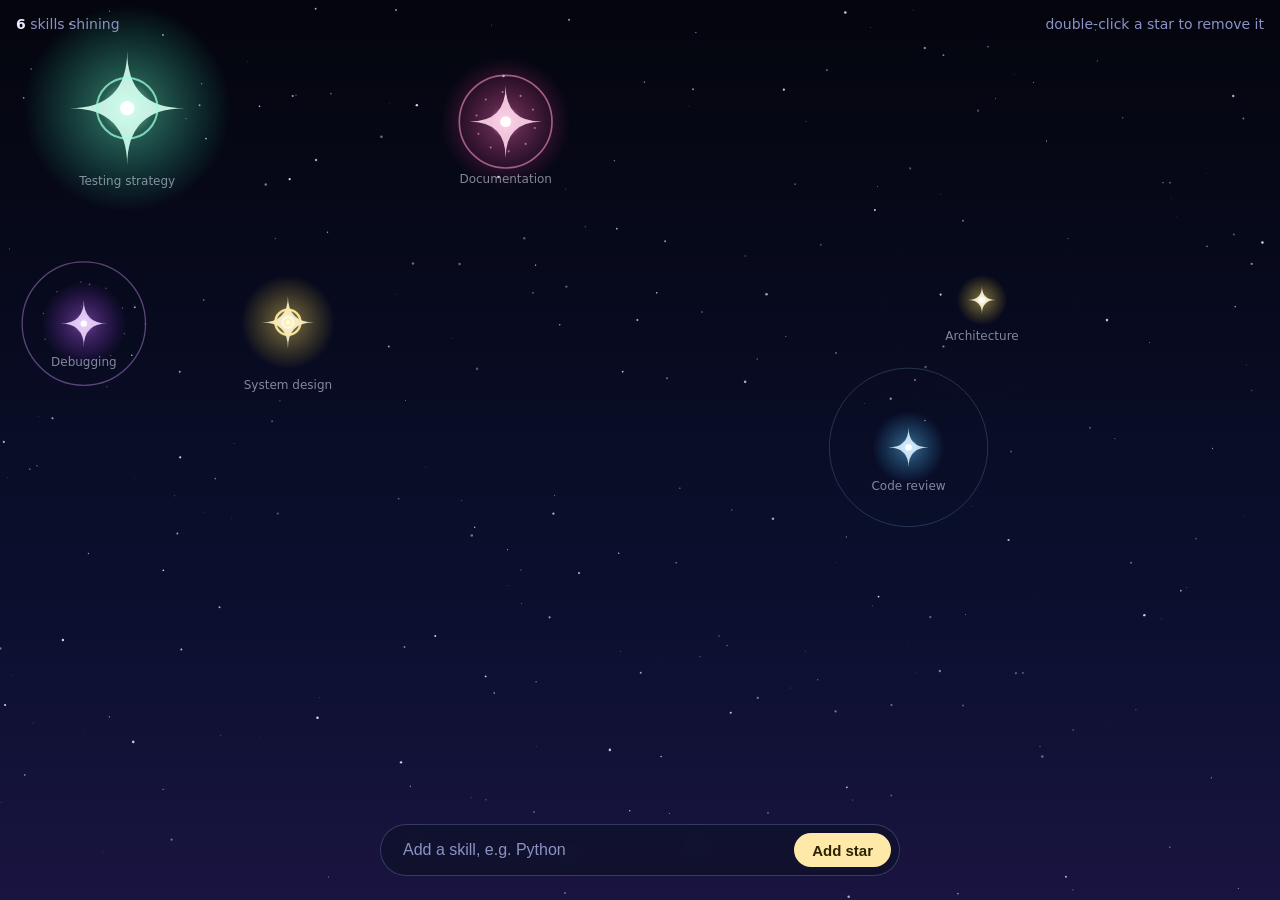
==== index.html @ 6b8cfb84 "Add Skill Sky: night sky where each skill is a shining star Co-Authored-By: Claude Sonnet 5.5 <norep" ====
<!doctype html>
<html lang="en">
<head>
<meta charset="utf-8">
<meta name="viewport" content="width=device-width, initial-scale=1">
<title>Skill Sky</title>
<style>
  :root { --ink: #e8ecff; --muted: #8b93c4; --gold: #ffe9a8; }
  * { box-sizing: border-box; }
  html, body { margin: 0; height: 100%; overflow: hidden; background: #05060f; color: var(--ink);
    font-family: system-ui, -apple-system, "Segoe UI", sans-serif; }
  canvas { position: fixed; inset: 0; width: 100%; height: 100%; display: block; }
  .bar { position: fixed; left: 50%; bottom: 24px; transform: translateX(-50%); width: min(520px, calc(100% - 32px));
    display: flex; gap: 8px; padding: 8px; border-radius: 999px;
    background: rgba(15, 18, 40, .7); border: 1px solid rgba(160, 175, 255, .25); backdrop-filter: blur(8px); }
  .bar input { flex: 1; min-width: 0; background: transparent; border: 0; outline: 0; color: var(--ink);
    font-size: 16px; padding: 8px 14px; }
  .bar input::placeholder { color: var(--muted); }
  .bar button { border: 0; border-radius: 999px; padding: 8px 18px; font-size: 15px; cursor: pointer;
    background: var(--gold); color: #2a2200; font-weight: 600; }
  .bar button:hover { filter: brightness(1.08); }
  .hud { position: fixed; top: 16px; left: 16px; right: 16px; display: flex; justify-content: space-between;
    pointer-events: none; font-size: 14px; color: var(--muted); }
  .hud b { color: var(--ink); font-weight: 600; }
  .tip { position: fixed; pointer-events: none; padding: 4px 10px; border-radius: 8px; font-size: 13px;
    background: rgba(15, 18, 40, .85); border: 1px solid rgba(160, 175, 255, .3); opacity: 0;
    transform: translate(-50%, -140%); transition: opacity .15s; white-space: nowrap; }
</style>
</head>
<body>
<canvas id="sky"></canvas>
<div class="hud"><span><b id="count">0</b> skills shining</span><span>double-click a star to remove it</span></div>
<div class="tip" id="tip"></div>
<form class="bar" id="form" autocomplete="off">
  <input id="name" placeholder="Add a skill, e.g. Python" maxlength="40" aria-label="Skill name">
  <button type="submit">Add star</button>
</form>
<script>
const SKILLS = [
  "Architecture", "Code review", "Debugging", "Documentation", "Testing strategy", "System design",
  "Tech debt", "Incident response", "SQL queries", "Data analysis", "Data visualization", "Statistics",
  "Dashboards", "Word docs", "PowerPoint", "Spreadsheets", "PDF", "Deep research", "Claude API",
  "Security review", "Git & GitHub", "Artifacts", "Plugins", "Browser automation"
];
const STORE = "skill-sky-v1";

const cv = document.getElementById("sky"), ctx = cv.getContext("2d");
const tip = document.getElementById("tip"), countEl = document.getElementById("count");
let W, H, dpr, bg = [], stars = [], bursts = [], shooters = [], hover = null;

function resize() {
  dpr = Math.min(devicePixelRatio || 1, 2);
  W = innerWidth; H = innerHeight;
  cv.width = W * dpr; cv.height = H * dpr;
  ctx.setTransform(dpr, 0, 0, dpr, 0, 0);
  bg = Array.from({ length: Math.round(W * H / 4500) }, () => ({
    x: Math.random() * W, y: Math.random() * H, r: Math.random() * 1.1 + .2,
    p: Math.random() * 6.28, s: Math.random() * 1.5 + .5
  }));
  stars.forEach(s => { s.x = s.fx * W; s.y = s.fy * H; });
}

function load() {
  try { const v = JSON.parse(localStorage.getItem(STORE)); if (Array.isArray(v)) return v; } catch (e) {}
  return null;
}
function save() {
  try { localStorage.setItem(STORE, JSON.stringify(stars.map(s => ({ n: s.name, x: s.fx, y: s.fy })))); } catch (e) {}
}

function place() {
  for (let i = 0; i < 60; i++) {
    const fx = .06 + Math.random() * .88, fy = .12 + Math.random() * .62;
    if (stars.every(s => Math.hypot((s.fx - fx) * W, (s.fy - fy) * H) > 70)) return [fx, fy];
  }
  return [.06 + Math.random() * .88, .12 + Math.random() * .62];
}

function addStar(name, pos, animate) {
  const [fx, fy] = pos || place();
  const hue = [48, 200, 275, 330, 160][stars.length % 5];
  const s = { name, fx, fy, x: fx * W, y: fy * H, hue, size: 3 + Math.random() * 2.5,
    phase: Math.random() * 6.28, born: animate ? performance.now() : -1e9 };
  stars.push(s);
  if (animate) bursts.push({ x: s.x, y: s.y, hue, t: performance.now() });
  countEl.textContent = stars.length;
  save();
}

function drawStar(s, now) {
  const age = Math.min((now - s.born) / 1400, 1);
  const pop = age < 1 ? 1 + 2.2 * Math.pow(1 - age, 2) : 1;          // flare when newly added
  const tw = .75 + .25 * Math.sin(now / 600 * 1 + s.phase);           // gentle shimmer
  const r = s.size * pop * (hover === s ? 1.5 : 1);
  const glow = r * 9 * tw;
  const g = ctx.createRadialGradient(s.x, s.y, 0, s.x, s.y, glow);
  g.addColorStop(0, `hsla(${s.hue},100%,88%,.95)`);
  g.addColorStop(.25, `hsla(${s.hue},100%,70%,.35)`);
  g.addColorStop(1, `hsla(${s.hue},100%,60%,0)`);
  ctx.fillStyle = g; ctx.beginPath(); ctx.arc(s.x, s.y, glow, 0, 6.283); ctx.fill();
  // four-point sparkle
  const L = r * 5 * tw;
  ctx.fillStyle = `hsla(${s.hue},100%,92%,.9)`;
  ctx.beginPath();
  ctx.moveTo(s.x, s.y - L); ctx.quadraticCurveTo(s.x, s.y, s.x + L, s.y);
  ctx.quadraticCurveTo(s.x, s.y, s.x, s.y + L); ctx.quadraticCurveTo(s.x, s.y, s.x - L, s.y);
  ctx.quadraticCurveTo(s.x, s.y, s.x, s.y - L); ctx.fill();
  ctx.fillStyle = "#fff"; ctx.beginPath(); ctx.arc(s.x, s.y, r * .6, 0, 6.283); ctx.fill();
  // label
  ctx.font = "12px system-ui, sans-serif"; ctx.textAlign = "center";
  ctx.fillStyle = `rgba(232,236,255,${hover === s ? .95 : .55})`;
  ctx.fillText(s.name, s.x, s.y + r * 5 + 16);
}

function frame(now) {
  const sky = ctx.createLinearGradient(0, 0, 0, H);
  sky.addColorStop(0, "#04050d"); sky.addColorStop(.7, "#0b1030"); sky.addColorStop(1, "#1a1440");
  ctx.fillStyle = sky; ctx.fillRect(0, 0, W, H);

  for (const b of bg) {
    ctx.globalAlpha = .35 + .65 * (.5 + .5 * Math.sin(now / 1000 * b.s + b.p));
    ctx.fillStyle = "#cfd8ff"; ctx.beginPath(); ctx.arc(b.x, b.y, b.r, 0, 6.283); ctx.fill();
  }
  ctx.globalAlpha = 1;

  if (Math.random() < .004 && shooters.length < 2)
    shooters.push({ x: Math.random() * W * .8, y: Math.random() * H * .35, vx: 7 + Math.random() * 4, vy: 3 + Math.random() * 2, life: 1 });
  shooters = shooters.filter(s => s.life > 0);
  for (const s of shooters) {
    const t = ctx.createLinearGradient(s.x, s.y, s.x - s.vx * 9, s.y - s.vy * 9);
    t.addColorStop(0, `rgba(255,255,255,${s.life})`); t.addColorStop(1, "rgba(255,255,255,0)");
    ctx.strokeStyle = t; ctx.lineWidth = 1.6; ctx.beginPath();
    ctx.moveTo(s.x, s.y); ctx.lineTo(s.x - s.vx * 9, s.y - s.vy * 9); ctx.stroke();
    s.x += s.vx; s.y += s.vy; s.life -= .015;
  }

  for (const s of stars) drawStar(s, now);

  bursts = bursts.filter(b => now - b.t < 1200);
  for (const b of bursts) {
    const k = (now - b.t) / 1200;
    ctx.strokeStyle = `hsla(${b.hue},100%,80%,${1 - k})`; ctx.lineWidth = 2 * (1 - k) + .5;
    ctx.beginPath(); ctx.arc(b.x, b.y, 8 + k * 90, 0, 6.283); ctx.stroke();
    for (let i = 0; i < 10; i++) {
      const a = i / 10 * 6.283 + b.t, d = k * 70;
      ctx.fillStyle = `hsla(${b.hue},100%,85%,${1 - k})`;
      ctx.beginPath(); ctx.arc(b.x + Math.cos(a) * d, b.y + Math.sin(a) * d, 1.8 * (1 - k), 0, 6.283); ctx.fill();
    }
  }
  requestAnimationFrame(frame);
}

function pick(e) {
  return stars.find(s => Math.hypot(s.x - e.clientX, s.y - e.clientY) < 22) || null;
}
cv.addEventListener("pointermove", e => {
  hover = pick(e);
  cv.style.cursor = hover ? "pointer" : "default";
  tip.style.opacity = hover ? 1 : 0;
  if (hover) { tip.textContent = hover.name; tip.style.left = hover.x + "px"; tip.style.top = hover.y + "px"; }
});
cv.addEventListener("dblclick", e => {
  const s = pick(e); if (!s) return;
  stars.splice(stars.indexOf(s), 1); hover = null; tip.style.opacity = 0;
  countEl.textContent = stars.length; save();
});

document.getElementById("form").addEventListener("submit", e => {
  e.preventDefault();
  const input = document.getElementById("name"), name = input.value.trim();
  if (!name) return;
  if (!stars.some(s => s.name.toLowerCase() === name.toLowerCase())) addStar(name, null, true);
  input.value = "";
});

addEventListener("resize", resize);
resize();
const saved = load();
if (saved) saved.forEach(s => addStar(s.n, [s.x, s.y], false));
else SKILLS.forEach((n, i) => setTimeout(() => addStar(n, null, true), 300 + i * 220));  // first visit: stars light up one by one
requestAnimationFrame(frame);
</script>
</body>
</html>
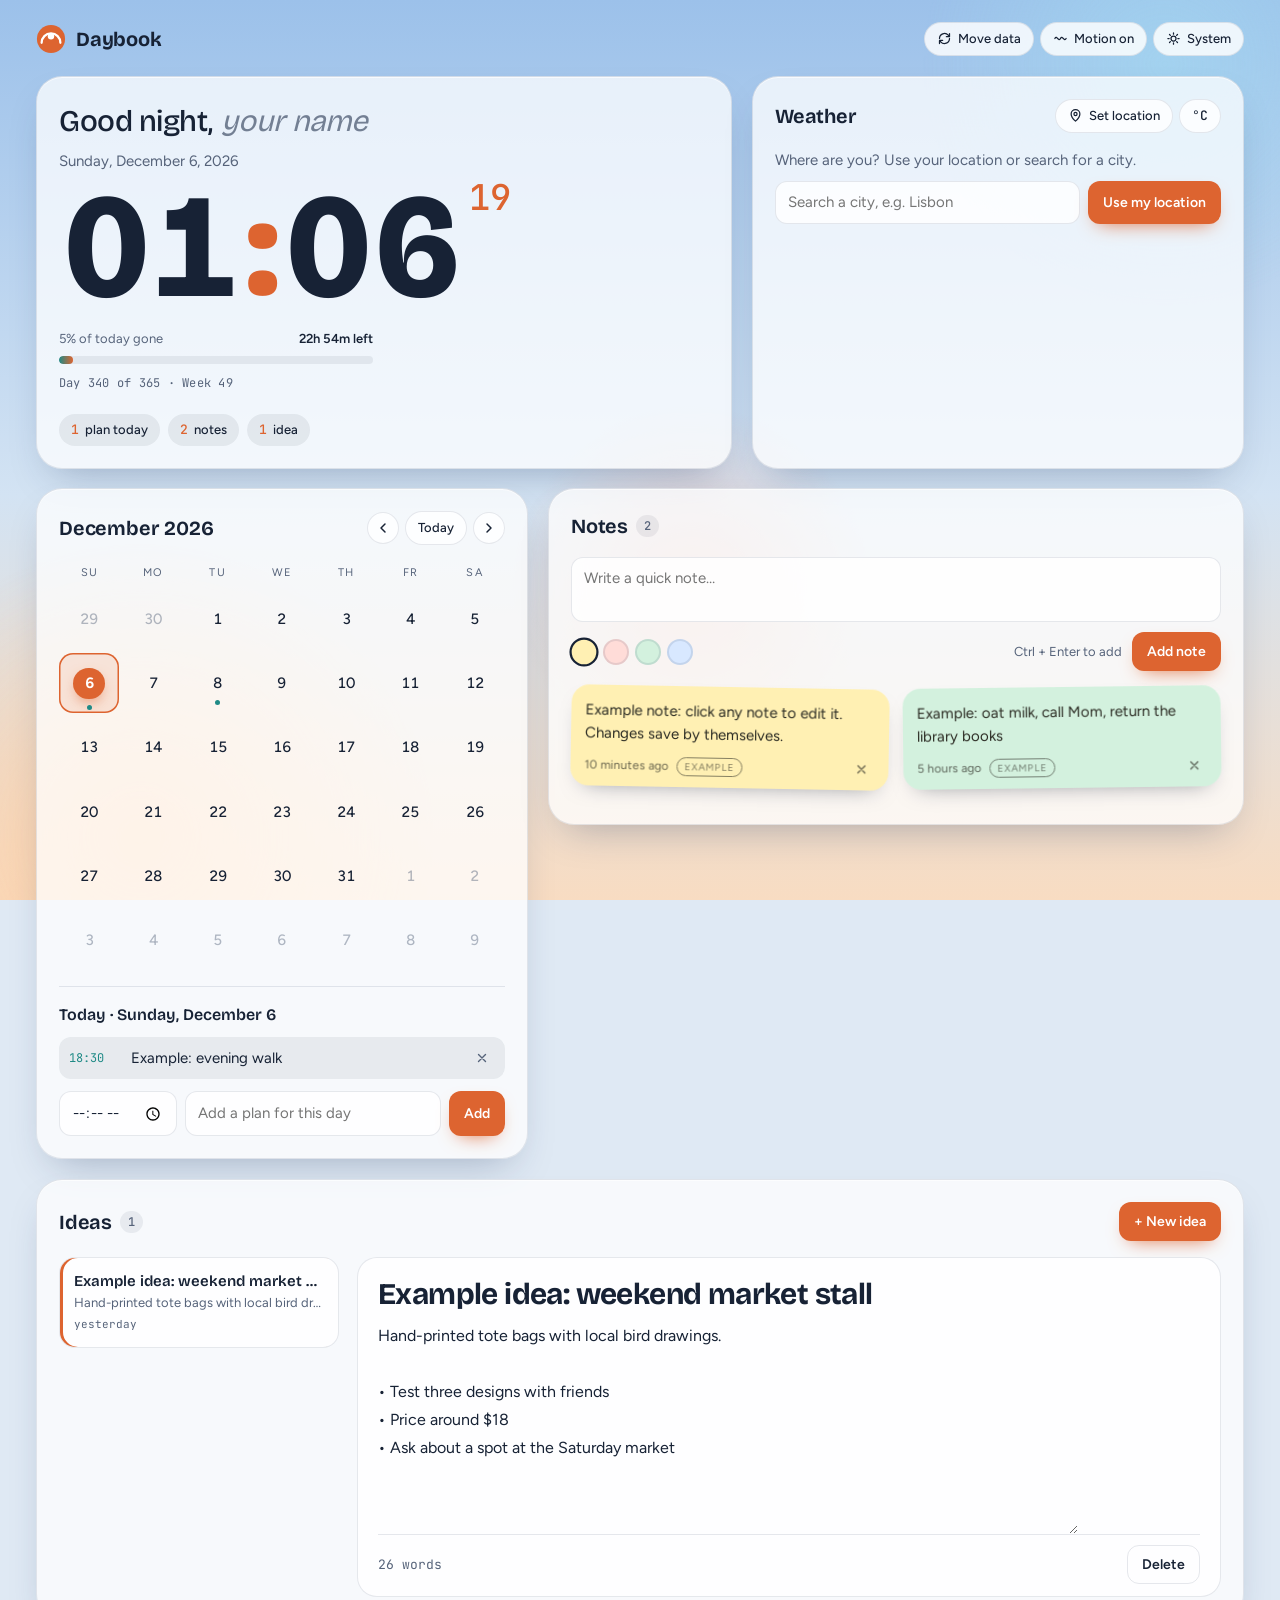
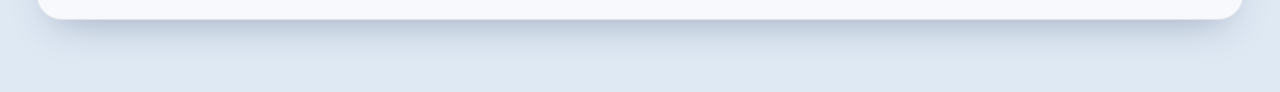
==== commit 0c2735b6: "Add Daybook website Personal home page with clock, local weather (Open-Meteo), calendar, sticky note" ====
--- a/index.html
+++ b/index.html
@@ -2,183 +2,1206 @@
 <html lang="en">
 <head>
 <meta charset="utf-8">
-<meta name="viewport" content="width=device-width, initial-scale=1">
-<title>Skill Sky</title>
+<meta name="viewport" content="width=device-width,initial-scale=1,viewport-fit=cover">
+<meta name="description" content="My day at a glance: clock, weather, calendar, notes and ideas.">
+<meta name="theme-color" content="#9cc1ea" media="(prefers-color-scheme: light)">
+<meta name="theme-color" content="#060b19" media="(prefers-color-scheme: dark)">
+<meta name="apple-mobile-web-app-capable" content="yes">
+<meta name="mobile-web-app-capable" content="yes">
+<meta name="apple-mobile-web-app-status-bar-style" content="black-translucent">
+<meta name="apple-mobile-web-app-title" content="Daybook">
+<link rel="manifest" href="manifest.webmanifest">
+<link rel="icon" href="icons/icon.svg" type="image/svg+xml">
+<link rel="apple-touch-icon" href="icons/apple-touch-icon.png">
 <style>
-  :root { --ink: #e8ecff; --muted: #8b93c4; --gold: #ffe9a8; }
-  * { box-sizing: border-box; }
-  html, body { margin: 0; height: 100%; overflow: hidden; background: #05060f; color: var(--ink);
-    font-family: system-ui, -apple-system, "Segoe UI", sans-serif; }
-  canvas { position: fixed; inset: 0; width: 100%; height: 100%; display: block; }
-  .bar { position: fixed; left: 50%; bottom: 24px; transform: translateX(-50%); width: min(520px, calc(100% - 32px));
-    display: flex; gap: 8px; padding: 8px; border-radius: 999px;
-    background: rgba(15, 18, 40, .7); border: 1px solid rgba(160, 175, 255, .25); backdrop-filter: blur(8px); }
-  .bar input { flex: 1; min-width: 0; background: transparent; border: 0; outline: 0; color: var(--ink);
-    font-size: 16px; padding: 8px 14px; }
-  .bar input::placeholder { color: var(--muted); }
-  .bar button { border: 0; border-radius: 999px; padding: 8px 18px; font-size: 15px; cursor: pointer;
-    background: var(--gold); color: #2a2200; font-weight: 600; }
-  .bar button:hover { filter: brightness(1.08); }
-  .hud { position: fixed; top: 16px; left: 16px; right: 16px; display: flex; justify-content: space-between;
-    pointer-events: none; font-size: 14px; color: var(--muted); }
-  .hud b { color: var(--ink); font-weight: 600; }
-  .tip { position: fixed; pointer-events: none; padding: 4px 10px; border-radius: 8px; font-size: 13px;
-    background: rgba(15, 18, 40, .85); border: 1px solid rgba(160, 175, 255, .3); opacity: 0;
-    transform: translate(-50%, -140%); transition: opacity .15s; white-space: nowrap; }
+:root{padding-top:env(safe-area-inset-top,0px);padding-bottom:env(safe-area-inset-bottom,0px);color-scheme:light}
+body{margin:0;font:14px system-ui,sans-serif}
+img{max-width:100%}
+[hidden]{display:none!important}
 </style>
 </head>
 <body>
-<canvas id="sky"></canvas>
-<div class="hud"><span><b id="count">0</b> skills shining</span><span>double-click a star to remove it</span></div>
-<div class="tip" id="tip"></div>
-<form class="bar" id="form" autocomplete="off">
-  <input id="name" placeholder="Add a skill, e.g. Python" maxlength="40" aria-label="Skill name">
-  <button type="submit">Add star</button>
-</form>
+<title>Daybook</title>
+<meta name="claude:viewport-fit-sides" content="cover">
+<link rel="preconnect" href="https://fonts.googleapis.com">
+<link rel="preconnect" href="https://fonts.gstatic.com" crossorigin>
+<link href="https://fonts.googleapis.com/css2?family=Bricolage+Grotesque:opsz,wght@12..96,400..800&family=Figtree:ital,wght@0,400;0,500;0,600;1,400&family=JetBrains+Mono:wght@400;500&display=swap" rel="stylesheet">
+<style>
+/* Layout: a floating glass desk over a living sky. 12-column grid: clock hero + weather on top, calendar + notes, then a wide idea journal. */
+:root{
+  --sky-top:#9cc1ea; --sky-mid:#d3e3f3; --sky-low:#f8dcc2;
+  --glow1:#ffcc9e; --glow2:#a3d6f0; --glow3:#f4b4a0;
+  --bg:#dfe9f4;
+  --glass:rgba(255,255,255,.74); --glass-strong:rgba(255,255,255,.82); --panel:#f6f9fd; --line:rgba(30,50,80,.11);
+  --fg:#172235; --muted:#56637a; --faint:rgba(23,34,53,.07);
+  --accent:#dd6430; --accent-ink:#ffffff; --accent-soft:rgba(221,100,48,.13);
+  --teal:#1f8a86;
+  --sun:#f4a524; --cloud:#ffffff; --cloud-edge:#b3c1d6; --rain:#3d8fd6; --snow:#8fb0d6; --bolt:#f0bd12;
+  --n1:#fff0b3; --n2:#ffdcd8; --n3:#d3f1de; --n4:#d8e8ff; --note-ink:#2a2a22;
+  --danger:#c43d3d;
+  --shadow:0 1px 0 rgba(255,255,255,.65) inset, 0 18px 40px -18px rgba(30,50,90,.35);
+  --fx:255,255,255;
+  --font-display:"Bricolage Grotesque", ui-sans-serif, system-ui, sans-serif;
+  --font-body:"Figtree", ui-sans-serif, system-ui, sans-serif;
+  --font-mono:"JetBrains Mono", ui-monospace, Menlo, Consolas, monospace;
+  --r:26px;
+  --ease:cubic-bezier(.2,.8,.2,1);
+}
+@media (prefers-color-scheme: dark){
+  :root:not([data-theme="light"]){
+    --sky-top:#060b19; --sky-mid:#121a36; --sky-low:#3b2742;
+    --glow1:#b8573a; --glow2:#1f5f82; --glow3:#8a3a5e;
+    --bg:#0b1020;
+    --glass:rgba(16,22,42,.78); --glass-strong:rgba(24,32,58,.9); --panel:#141b33; --line:rgba(200,215,255,.10);
+    --fg:#eef2fa; --muted:#9ba8c2; --faint:rgba(238,242,250,.07);
+    --accent:#ff9a5c; --accent-ink:#24120a; --accent-soft:rgba(255,154,92,.16);
+    --teal:#6fd6cc;
+    --sun:#ffc04d; --cloud:#c9d3e6; --cloud-edge:#7b88a3; --rain:#7cc0ff; --snow:#dfe9ff; --bolt:#ffd84a;
+    --n1:#463f1f; --n2:#4a2b31; --n3:#1e4131; --n4:#223358; --note-ink:#f2ede0;
+    --danger:#ff7b7b;
+    --shadow:0 1px 0 rgba(255,255,255,.05) inset, 0 22px 50px -20px rgba(0,0,0,.75);
+    --fx:220,230,255;
+    color-scheme:dark;
+  }
+}
+:root[data-theme="dark"]{
+  --sky-top:#060b19; --sky-mid:#121a36; --sky-low:#3b2742;
+  --glow1:#b8573a; --glow2:#1f5f82; --glow3:#8a3a5e;
+  --bg:#0b1020;
+  --glass:rgba(16,22,42,.78); --glass-strong:rgba(24,32,58,.9); --panel:#141b33; --line:rgba(200,215,255,.10);
+  --fg:#eef2fa; --muted:#9ba8c2; --faint:rgba(238,242,250,.07);
+  --accent:#ff9a5c; --accent-ink:#24120a; --accent-soft:rgba(255,154,92,.16);
+  --teal:#6fd6cc;
+  --sun:#ffc04d; --cloud:#c9d3e6; --cloud-edge:#7b88a3; --rain:#7cc0ff; --snow:#dfe9ff; --bolt:#ffd84a;
+  --n1:#463f1f; --n2:#4a2b31; --n3:#1e4131; --n4:#223358; --note-ink:#f2ede0;
+  --danger:#ff7b7b;
+  --shadow:0 1px 0 rgba(255,255,255,.05) inset, 0 22px 50px -20px rgba(0,0,0,.75);
+  --fx:220,230,255;
+  color-scheme:dark;
+}
+
+*{box-sizing:border-box}
+[hidden]{display:none!important}
+body{background:var(--bg);color:var(--fg);font-family:var(--font-body);font-size:15px;line-height:1.5;min-height:100vh;-webkit-font-smoothing:antialiased}
+button,input,textarea{font:inherit;color:inherit}
+button{cursor:pointer}
+:focus-visible{outline:2px solid var(--accent);outline-offset:2px;border-radius:10px}
+.mono{font-family:var(--font-mono);font-variant-numeric:tabular-nums}
+.muted{color:var(--muted)}
+.small{font-size:13px}
+
+/* ---------- sky ---------- */
+.sky{position:fixed;inset:0;z-index:0;overflow:hidden;contain:strict;background:linear-gradient(180deg,var(--sky-top) 0%,var(--sky-mid) 55%,var(--sky-low) 100%);transition:background 1.2s var(--ease)}
+.blob{position:absolute;border-radius:50%;opacity:.75;will-change:transform;backface-visibility:hidden}
+.calm .blob{animation:none!important}
+.b1{width:46vmax;height:46vmax;background:radial-gradient(closest-side,var(--glow1),transparent);left:-12vmax;bottom:-18vmax;animation:drift1 40s ease-in-out infinite alternate}
+.b2{width:38vmax;height:38vmax;background:radial-gradient(closest-side,var(--glow2),transparent);right:-10vmax;top:-14vmax;animation:drift2 46s ease-in-out infinite alternate}
+.b3{width:28vmax;height:28vmax;background:radial-gradient(closest-side,var(--glow3),transparent);left:40%;top:45%;opacity:.5;animation:drift3 52s ease-in-out infinite alternate}
+@keyframes drift1{to{transform:translate(14vmax,-8vmax) scale(1.15)}}
+@keyframes drift2{to{transform:translate(-12vmax,10vmax) scale(.9)}}
+@keyframes drift3{to{transform:translate(-18vmax,-12vmax) scale(1.25)}}
+#fx{position:fixed;inset:0;width:100%;height:100%;z-index:1;pointer-events:none}
+
+/* ---------- frame ---------- */
+.wrap{position:relative;z-index:2;max-width:1240px;margin:0 auto;padding-block:22px 72px;padding-left:max(16px,env(safe-area-inset-left,0px));padding-right:max(16px,env(safe-area-inset-right,0px))}
+.top{display:flex;align-items:center;justify-content:space-between;flex-wrap:wrap;gap:12px;margin-bottom:20px;animation:rise .7s var(--ease) both}
+.brand{display:flex;align-items:center;gap:10px;font-family:var(--font-display);font-weight:700;font-size:20px;letter-spacing:-.01em}
+.brand svg{width:30px;height:30px}
+.grid{display:grid;grid-template-columns:repeat(12,minmax(0,1fr));gap:20px}
+.hero{grid-column:span 7}.weather{grid-column:span 5}.calendar{grid-column:span 5}.notes{grid-column:span 7}.ideas{grid-column:span 12}
+@media (max-width:980px){.hero,.weather,.calendar,.notes,.ideas{grid-column:span 12}}
+
+.card{position:relative;min-width:0;background:var(--glass);border:1px solid var(--line);border-radius:var(--r);padding:22px;box-shadow:var(--shadow);animation:rise .6s var(--ease) both;animation-delay:calc(var(--i,0) * 60ms + 40ms)}
+@keyframes rise{from{opacity:.25;transform:translateY(22px) scale(.985)}}
+.card-head{display:flex;align-items:center;justify-content:space-between;gap:10px;flex-wrap:wrap;margin-bottom:16px}
+h2{margin:0;font-family:var(--font-display);font-size:20px;font-weight:650;letter-spacing:-.01em;display:flex;align-items:center;gap:8px}
+.head-actions{display:flex;gap:6px;align-items:center;flex-wrap:wrap}
+.count{font-size:12px;font-weight:500;color:var(--muted);background:var(--faint);padding:2px 8px;border-radius:99px}
+
+.chip{display:inline-flex;align-items:center;gap:6px;border:1px solid var(--line);background:var(--glass-strong);border-radius:99px;padding:6px 12px;font-size:13px;font-weight:500;transition:transform .2s var(--ease),background .2s}
+.chip:hover{transform:translateY(-1px)}
+.chip svg{width:15px;height:15px;flex:none}
+.icon-btn{display:inline-grid;place-items:center;width:32px;height:32px;border-radius:50%;border:1px solid var(--line);background:var(--glass-strong);transition:transform .2s var(--ease)}
+.icon-btn:hover{transform:scale(1.08)}
+.icon-btn svg{width:16px;height:16px}
+.btn{border:1px solid var(--line);background:var(--glass-strong);border-radius:12px;padding:8px 14px;font-weight:600;font-size:14px;transition:transform .18s var(--ease),box-shadow .2s,background .2s;white-space:nowrap}
+.btn:hover{transform:translateY(-1px)}
+.btn:active{transform:translateY(0) scale(.97)}
+.btn.accent{background:var(--accent);color:var(--accent-ink);border-color:transparent;box-shadow:0 8px 20px -10px var(--accent)}
+.btn.ghost{background:transparent}
+.btn.danger{background:var(--danger);color:#fff;border-color:transparent}
+input[type=text],input[type=search],input[type=time],input:not([type]),textarea{border:1px solid var(--line);background:var(--glass-strong);border-radius:12px;padding:9px 12px;outline:none;transition:border-color .2s,box-shadow .2s;min-width:0}
+input:focus,textarea:focus{border-color:var(--accent);box-shadow:0 0 0 4px var(--accent-soft)}
+
+/* ---------- hero ---------- */
+.hero{display:flex;flex-direction:column;gap:6px;overflow:hidden}
+.hero .clock{margin-block:auto}
+.notes{align-self:start}
+.greet{margin:0;font-family:var(--font-display);font-weight:500;font-size:clamp(22px,3.2vw,30px);letter-spacing:-.015em;display:flex;flex-wrap:wrap;align-items:baseline;text-wrap:balance}
+#name-input{border:0;background:transparent;padding:0 2px;font-family:var(--font-display);font-weight:700;font-size:inherit;color:var(--accent);width:6ch;border-radius:6px;box-shadow:none}
+#name-input::placeholder{color:var(--muted);font-weight:400;font-style:italic;opacity:.8}
+#name-input:focus{box-shadow:0 0 0 3px var(--accent-soft)}
+#name-mirror{position:absolute;visibility:hidden;white-space:pre;font-family:var(--font-display);font-weight:700;font-size:clamp(22px,3.2vw,30px)}
+.date-line{margin:0;color:var(--muted);font-size:15px}
+.clock{all:unset;cursor:pointer;display:flex;align-items:flex-start;gap:10px;margin:6px 0 4px;font-family:var(--font-display);font-weight:750;font-size:clamp(72px,12vw,148px);line-height:.92;letter-spacing:-.045em;font-variant-numeric:tabular-nums;border-radius:18px}
+.clock:focus-visible{outline:2px solid var(--accent);outline-offset:6px}
+#clock{display:flex}
+.dg{display:inline-block;min-width:.6em;text-align:center}
+.dg.colon{min-width:.3em;animation:blink 2s steps(1) infinite;color:var(--accent)}
+@keyframes blink{50%{opacity:.25}}
+.dg.roll{animation:roll .55s cubic-bezier(.2,.9,.25,1.25)}
+@keyframes roll{from{transform:translateY(-45%) rotateX(70deg);opacity:0;filter:blur(6px)}}
+.clock-side{display:flex;flex-direction:column;gap:4px;padding-top:.1em;font-size:.24em;letter-spacing:0;font-weight:600}
+#secs{font-family:var(--font-mono);color:var(--accent);font-weight:500}
+#ampm{font-size:.7em;color:var(--muted);font-family:var(--font-mono)}
+.hero-meta{display:grid;grid-template-columns:minmax(0,1fr) minmax(0,1fr);gap:22px;align-items:end;margin-top:8px}
+@media (max-width:560px){.hero-meta{grid-template-columns:1fr}}
+.dp-head{display:flex;justify-content:space-between;gap:8px;font-size:13px;color:var(--muted);margin-bottom:8px}
+.dp-head b{color:var(--fg);font-weight:600}
+.bar{height:8px;border-radius:99px;background:var(--faint);overflow:hidden}
+.bar i{display:block;height:100%;width:calc(var(--p,0) * 100%);border-radius:inherit;background:linear-gradient(90deg,var(--teal),var(--accent));transition:width 1s var(--ease)}
+#doy{margin:10px 0 0;font-size:12px;color:var(--muted);letter-spacing:.02em}
+.sunbox svg{width:100%;height:auto;display:block;overflow:visible}
+.arc{fill:none;stroke:var(--line);stroke-width:2;stroke-dasharray:3 5}
+.arc-done{fill:none;stroke:var(--sun);stroke-width:3;stroke-linecap:round;transition:stroke-dashoffset 1s var(--ease)}
+.horizon{stroke:var(--line);stroke-width:1.5}
+#sun-dot{fill:var(--sun);filter:drop-shadow(0 0 8px var(--sun));transition:cx 1s var(--ease),cy 1s var(--ease)}
+.sun-times{display:flex;justify-content:space-between;font-size:12px;color:var(--muted);margin-top:4px}
+.sun-times b{color:var(--fg);font-weight:500}
+#sun-note{font-size:12px;color:var(--muted);text-align:center;margin:2px 0 0}
+.summary{margin:16px 0 0;display:flex;flex-wrap:wrap;gap:8px}
+.pill{display:inline-flex;align-items:center;gap:6px;padding:6px 12px;border-radius:99px;background:var(--faint);font-size:13px;font-weight:500}
+.pill b{font-family:var(--font-mono);font-weight:500;color:var(--accent)}
+
+/* ---------- weather ---------- */
+.wx-search{display:flex;flex-direction:column;gap:10px;animation:fadeUp .35s var(--ease)}
+.search-row{display:flex;gap:8px;flex-wrap:wrap}
+.search-row input{flex:1 1 160px}
+.results{list-style:none;margin:0;padding:0;display:flex;flex-direction:column;gap:4px}
+.results button{all:unset;cursor:pointer;display:flex;justify-content:space-between;gap:10px;width:100%;box-sizing:border-box;padding:9px 12px;border-radius:12px;transition:background .15s}
+.results button:hover,.results button:focus-visible{background:var(--accent-soft)}
+.results small{color:var(--muted)}
+.wx-now{display:grid;grid-template-columns:auto 1fr auto;align-items:center;gap:14px}
+.wx-icon svg{width:96px;height:96px;display:block}
+.wx-temp{font-family:var(--font-display);font-weight:700;font-size:64px;line-height:.9;letter-spacing:-.04em;font-variant-numeric:tabular-nums}
+.wx-temp sup{font-size:.45em;vertical-align:top;color:var(--accent);margin-left:2px}
+.wx-cond{font-weight:600;font-size:16px;margin-top:4px}
+.wx-hl{text-align:right;font-size:13px;color:var(--muted);display:flex;flex-direction:column;gap:4px;align-self:start}
+.wx-stats{display:grid;grid-template-columns:repeat(3,minmax(0,1fr));gap:8px;margin:18px 0 14px}
+.stat{background:var(--faint);border-radius:14px;padding:9px 12px}
+.stat span{display:block;font-size:11px;text-transform:uppercase;letter-spacing:.08em;color:var(--muted)}
+.stat b{font-family:var(--font-mono);font-weight:500;font-size:15px}
+.hourly{display:flex;gap:6px;overflow-x:auto;padding-bottom:8px;scrollbar-width:thin;scroll-snap-type:x proximity;margin:0 -4px;padding-inline:4px}
+.hr{flex:0 0 58px;scroll-snap-align:start;display:flex;flex-direction:column;align-items:center;gap:2px;padding:9px 4px;border-radius:16px;font-size:12px;color:var(--muted);animation:fadeUp .4s var(--ease) both;animation-delay:calc(var(--k) * 25ms)}
+.hr.now{background:var(--accent-soft);color:var(--fg)}
+.hr svg{width:30px;height:30px}
+.hr b{font-family:var(--font-mono);font-weight:500;color:var(--fg);font-size:14px}
+.hr em{font-style:normal;color:var(--rain);font-size:11px;min-height:15px}
+.daily{list-style:none;margin:10px 0 0;padding:0;display:flex;flex-direction:column;gap:2px}
+.daily li{display:grid;grid-template-columns:56px 28px 36px minmax(0,1fr) 36px;align-items:center;gap:10px;padding:5px 0;font-size:14px;animation:fadeUp .4s var(--ease) both;animation-delay:calc(var(--k) * 35ms + 80ms)}
+.daily svg{width:26px;height:26px}
+.daily .lo{color:var(--muted);text-align:right}
+.daily .lo,.daily .hi{font-family:var(--font-mono);font-size:13px}
+.range{position:relative;height:6px;border-radius:99px;background:var(--faint)}
+.range i{position:absolute;top:0;bottom:0;border-radius:99px;background:linear-gradient(90deg,var(--teal),var(--sun),var(--accent))}
+#wx-updated{margin:12px 0 0}
+.wx-error{display:flex;flex-direction:column;align-items:flex-start;gap:10px;padding:8px 0}
+.wx-error p{margin:0}
+.skel{height:14px;border-radius:8px;background:linear-gradient(90deg,var(--faint) 0%,var(--glass-strong) 50%,var(--faint) 100%);background-size:200% 100%;animation:shimmer 1.3s linear infinite;margin-bottom:10px}
+@keyframes shimmer{to{background-position:-200% 0}}
+@keyframes fadeUp{from{opacity:0;transform:translateY(8px)}}
+
+/* weather icon motion: only the big icon moves */
+.hr svg *,.daily svg *,.calm .wx-icon svg *{animation:none!important}
+.rays{transform-box:fill-box;transform-origin:center;animation:spin 22s linear infinite}
+.i-sun circle{transform-box:fill-box;transform-origin:center;animation:pulse 4s ease-in-out infinite}
+.i-moon{transform-box:fill-box;transform-origin:center;animation:sway 7s ease-in-out infinite alternate}
+.i-cloud{animation:float 5s ease-in-out infinite alternate}
+.i-cloud.back{animation-duration:7s;animation-direction:alternate-reverse}
+.drop{animation:drop 1.1s linear infinite}
+.flake{animation:flake 2.6s linear infinite}
+.bolt{animation:flash 2.4s ease-in-out infinite}
+.fogline{animation:fog 4s ease-in-out infinite alternate}
+@keyframes spin{to{transform:rotate(360deg)}}
+@keyframes pulse{50%{transform:scale(1.08)}}
+@keyframes sway{from{transform:rotate(-8deg)}to{transform:rotate(6deg)}}
+@keyframes float{from{transform:translateX(-2.5px)}to{transform:translateX(2.5px)}}
+@keyframes drop{0%{transform:translateY(-5px);opacity:0}25%{opacity:1}100%{transform:translateY(9px);opacity:0}}
+@keyframes flake{0%{transform:translate(0,-5px);opacity:0}25%{opacity:1}100%{transform:translate(3px,10px);opacity:0}}
+@keyframes flash{0%,60%,100%{opacity:1}65%{opacity:.2}70%{opacity:1}75%{opacity:.3}}
+@keyframes fog{to{transform:translateX(5px)}}
+
+/* ---------- calendar ---------- */
+.cal-week,.cal-grid{display:grid;grid-template-columns:repeat(7,minmax(0,1fr));gap:4px}
+.cal-week{margin-bottom:4px}
+.cal-week span{text-align:center;font-size:11px;text-transform:uppercase;letter-spacing:.1em;color:var(--muted);padding:4px 0}
+.cal-grid.slide-l{animation:slideL .4s var(--ease)}
+.cal-grid.slide-r{animation:slideR .4s var(--ease)}
+@keyframes slideL{from{opacity:0;transform:translateX(26px)}}
+@keyframes slideR{from{opacity:0;transform:translateX(-26px)}}
+.day{all:unset;box-sizing:border-box;cursor:pointer;position:relative;aspect-ratio:1;max-width:100%;display:grid;place-items:center;border-radius:14px;font-variant-numeric:tabular-nums;font-weight:500;transition:background .18s,transform .18s var(--ease)}
+.day:hover{background:var(--faint);transform:scale(1.06)}
+.day:focus-visible{outline:2px solid var(--accent)}
+.day.out{color:var(--muted);opacity:.45}
+.day.today span{display:grid;place-items:center;width:2.1em;height:2.1em;border-radius:50%;background:var(--accent);color:var(--accent-ink);font-weight:700;box-shadow:0 6px 16px -6px var(--accent)}
+.day.sel{background:var(--accent-soft);box-shadow:inset 0 0 0 1.5px var(--accent)}
+.day i{position:absolute;bottom:14%;width:5px;height:5px;border-radius:50%;background:var(--teal)}
+.day.today i{bottom:6%}
+.day-panel{margin-top:16px;padding-top:16px;border-top:1px solid var(--line)}
+.day-panel h3{margin:0 0 10px;font-family:var(--font-display);font-size:16px;font-weight:600}
+.day-list{list-style:none;margin:0;padding:0;display:flex;flex-direction:column;gap:6px}
+.day-list li{display:flex;align-items:center;gap:10px;padding:8px 10px;border-radius:12px;background:var(--faint);animation:fadeUp .35s var(--ease)}
+.day-list .t{font-family:var(--font-mono);font-size:12px;color:var(--teal);min-width:52px}
+.day-list .txt{flex:1;min-width:0;overflow-wrap:anywhere}
+.x{all:unset;cursor:pointer;display:grid;place-items:center;width:26px;height:26px;border-radius:50%;color:var(--muted);transition:background .15s,color .15s;flex:none}
+.x:hover{background:var(--accent-soft);color:var(--danger)}
+.x svg{width:14px;height:14px}
+#day-empty{margin:0}
+.ev-form{display:flex;gap:8px;margin-top:12px;flex-wrap:wrap}
+#ev-time{flex:0 0 auto;width:118px}
+#ev-text{flex:1 1 140px}
+
+/* ---------- notes ---------- */
+.note-form{display:flex;flex-direction:column;gap:10px;margin-bottom:16px}
+#note-new{resize:none;min-height:64px;line-height:1.5}
+.note-form-row{display:flex;align-items:center;gap:10px;flex-wrap:wrap}
+.note-form-row .hint{margin-left:auto}
+.swatches{display:flex;gap:6px}
+.sw{all:unset;cursor:pointer;width:22px;height:22px;border-radius:50%;border:2px solid var(--line);transition:transform .18s var(--ease)}
+.sw:hover{transform:scale(1.15)}
+.sw[aria-pressed="true"]{border-color:var(--fg);transform:scale(1.12)}
+.sw:focus-visible{outline:2px solid var(--accent);outline-offset:2px}
+.c1{background:var(--n1)}.c2{background:var(--n2)}.c3{background:var(--n3)}.c4{background:var(--n4)}
+.notes-list{columns:2 210px;column-gap:14px}
+.note{break-inside:avoid;margin-bottom:14px;border-radius:18px;padding:14px 14px 8px;color:var(--note-ink);box-shadow:0 10px 22px -14px rgba(20,30,50,.5);transform:rotate(var(--rot,0deg));transition:transform .35s var(--ease),box-shadow .35s,opacity .3s;animation:pop .5s cubic-bezier(.2,.9,.3,1.3) both}
+.note:hover,.note:focus-within{transform:rotate(0) translateY(-3px);box-shadow:0 16px 30px -14px rgba(20,30,50,.55)}
+.note textarea{all:unset;display:block;width:100%;white-space:pre-wrap;overflow-wrap:anywhere;resize:none;line-height:1.5;font-size:15px;overflow:hidden;min-height:1.5em}
+.note footer{display:flex;align-items:center;gap:8px;margin-top:8px;font-size:12px;opacity:.7}
+.note footer .x{margin-left:auto;color:inherit}
+.tag{font-size:10px;text-transform:uppercase;letter-spacing:.08em;padding:1px 7px;border-radius:99px;border:1px solid currentColor;opacity:.8}
+.note.leaving{animation:leave .3s var(--ease) forwards}
+@keyframes pop{from{opacity:0;transform:scale(.85) rotate(-4deg)}}
+@keyframes leave{to{opacity:0;transform:scale(.85) rotate(4deg)}}
+.empty{margin:6px 0 0;padding:22px;border:1.5px dashed var(--line);border-radius:18px;color:var(--muted);text-align:center}
+
+/* ---------- ideas ---------- */
+.ideas-body{display:grid;grid-template-columns:280px minmax(0,1fr);gap:18px;min-height:340px}
+@media (max-width:760px){.ideas-body{grid-template-columns:1fr}}
+.idea-list{list-style:none;margin:0;padding:0;display:flex;flex-direction:column;gap:6px;max-height:440px;overflow-y:auto}
+.idea-item{all:unset;box-sizing:border-box;cursor:pointer;display:block;width:100%;padding:12px 14px;border-radius:16px;border:1px solid transparent;transition:background .2s,border-color .2s,transform .2s var(--ease)}
+.idea-item:hover{background:var(--faint);transform:translateX(3px)}
+.idea-item.on{background:var(--glass-strong);border-color:var(--line);box-shadow:inset 3px 0 0 var(--accent)}
+.idea-item:focus-visible{outline:2px solid var(--accent)}
+.idea-item strong{display:block;font-family:var(--font-display);font-weight:600;font-size:15px;white-space:nowrap;overflow:hidden;text-overflow:ellipsis}
+.idea-item span{display:block;font-size:13px;color:var(--muted);white-space:nowrap;overflow:hidden;text-overflow:ellipsis}
+.idea-item time{font-size:11px;color:var(--muted);font-family:var(--font-mono)}
+.editor{display:flex;flex-direction:column;min-width:0;background:var(--glass-strong);border:1px solid var(--line);border-radius:20px;padding:18px 20px 12px}
+.editor.swap{animation:fadeUp .35s var(--ease)}
+.idea-title{border:0!important;background:transparent!important;box-shadow:none!important;padding:0!important;font-family:var(--font-display);font-weight:700;font-size:clamp(22px,2.6vw,30px);letter-spacing:-.02em;width:100%;resize:none;overflow:hidden;line-height:1.2;display:block}
+.idea-title::placeholder{color:var(--muted);opacity:.6}
+.idea-body{flex:1;min-height:220px;border:0!important;background:transparent!important;box-shadow:none!important;padding:10px 0!important;resize:vertical;font-size:16px;line-height:1.75;max-width:70ch}
+.editor-foot{display:flex;align-items:center;gap:10px;flex-wrap:wrap;border-top:1px solid var(--line);padding-top:10px}
+.editor-foot .spacer{flex:1}
+.saved{color:var(--teal);font-weight:600;opacity:0;transition:opacity .3s}
+.saved.show{opacity:1}
+#idea-confirm{display:inline-flex;align-items:center;gap:8px;font-size:14px}
+#idea-confirm[hidden]{display:none!important}
+
+/* ---------- move data dialog ---------- */
+.dlg{width:min(520px,calc(100vw - 32px));max-height:calc(100dvh - 48px);overflow:auto;border:1px solid var(--line);border-radius:24px;padding:24px;background:var(--panel);color:var(--fg);box-shadow:0 30px 80px -20px rgba(0,0,0,.45)}
+.dlg::backdrop{background:rgba(10,15,30,.5)}
+.dlg[open]{animation:fadeUp .3s var(--ease)}
+.dlg h2{margin-bottom:6px}
+.dlg-close{position:absolute;top:14px;right:14px;margin:0}
+.step{margin-top:16px;padding:14px;border-radius:16px;background:var(--faint);display:flex;flex-direction:column;gap:10px}
+.step h3{margin:0;font-size:15px;font-weight:600;display:flex;align-items:center;gap:8px}
+.num{display:inline-grid;place-items:center;width:22px;height:22px;border-radius:50%;background:var(--accent);color:var(--accent-ink);font-size:12px;font-weight:700}
+.row{display:flex;gap:8px;flex-wrap:wrap}
+.code{width:100%;font-family:var(--font-mono);font-size:12px;resize:vertical;word-break:break-all}
+label.btn{cursor:pointer;display:inline-block}
+#sync-msg:empty{display:none}
+#sync-msg{margin:0}
+
+/* ---------- toast ---------- */
+.toast{position:fixed;left:50%;bottom:calc(22px + env(safe-area-inset-bottom,0px));transform:translate(-50%,30px);opacity:0;z-index:20;background:var(--fg);color:var(--bg);padding:10px 18px;border-radius:99px;font-weight:600;font-size:14px;transition:transform .35s var(--ease),opacity .35s;pointer-events:none}
+.toast.show{transform:translate(-50%,0);opacity:1}
+
+@media (max-width:480px){
+  .card{padding:18px;border-radius:22px}
+  .wx-now{grid-template-columns:auto 1fr}
+  .wx-hl{grid-column:1/-1;flex-direction:row;gap:14px;text-align:left}
+  .wx-icon svg{width:80px;height:80px}
+  .daily li{grid-template-columns:48px 26px 32px minmax(0,1fr) 32px;gap:8px}
+}
+@media (prefers-reduced-motion: reduce){
+  *,*::before,*::after{animation-duration:.01ms!important;animation-iteration-count:1!important;transition-duration:.01ms!important}
+}
+</style>
+
+<div class="sky" aria-hidden="true"><div class="blob b1"></div><div class="blob b2"></div><div class="blob b3"></div></div>
+<canvas id="fx" aria-hidden="true"></canvas>
+
+<div class="wrap">
+  <header class="top">
+    <div class="brand">
+      <svg viewBox="0 0 32 32" aria-hidden="true"><circle cx="16" cy="16" r="15" fill="var(--accent)"/><path d="M6 20a10 10 0 0 1 20 0" fill="none" stroke="var(--accent-ink)" stroke-width="2.4" stroke-linecap="round"/><circle cx="16" cy="13" r="3.4" fill="var(--accent-ink)"/></svg>
+      Daybook
+    </div>
+    <div class="head-actions">
+    <button id="sync-btn" class="chip" type="button" aria-haspopup="dialog">
+      <svg viewBox="0 0 24 24" fill="none" stroke="currentColor" stroke-width="2" stroke-linecap="round" stroke-linejoin="round" aria-hidden="true"><path d="M4 12a8 8 0 0 1 14-5.3L20 9M20 4v5h-5M20 12a8 8 0 0 1-14 5.3L4 15M4 20v-5h5"/></svg>
+      <span>Move data</span>
+    </button>
+    <button id="motion-btn" class="chip" type="button" aria-pressed="true" title="Turn background animation on or off">
+      <svg viewBox="0 0 24 24" fill="none" stroke="currentColor" stroke-width="2" stroke-linecap="round" aria-hidden="true"><path d="M3 12c3-6 6 6 9 0s6 6 9 0"/></svg>
+      <span id="motion-label">Motion on</span>
+    </button>
+    <button id="theme-btn" class="chip" type="button" title="Switch light / dark">
+      <svg viewBox="0 0 24 24" fill="none" stroke="currentColor" stroke-width="2" stroke-linecap="round" aria-hidden="true"><circle cx="12" cy="12" r="4"/><path d="M12 3v2M12 19v2M3 12h2M19 12h2M5.6 5.6l1.4 1.4M17 17l1.4 1.4M5.6 18.4 7 17M17 7l1.4-1.4"/></svg>
+      <span id="theme-label">System</span>
+    </button>
+    </div>
+  </header>
+
+  <main class="grid">
+    <!-- HERO -->
+    <section class="card hero" style="--i:0" aria-label="Today">
+      <h1 class="greet"><span id="greet">Good day</span>,&nbsp;<input id="name-input" type="text" placeholder="your name" maxlength="24" autocomplete="off" spellcheck="false" aria-label="Your name"><span id="name-mirror" aria-hidden="true"></span></h1>
+      <p class="date-line" id="date-line">&nbsp;</p>
+      <button id="clock-btn" class="clock" type="button" title="Tap to switch 12 / 24-hour">
+        <span id="clock"></span>
+        <span class="clock-side"><span id="secs">00</span><span id="ampm" hidden>AM</span></span>
+      </button>
+      <div class="hero-meta">
+        <div class="dayprog">
+          <div class="dp-head"><span id="day-pct"></span><b id="day-left"></b></div>
+          <div id="day-bar" class="bar"><i></i></div>
+          <p id="doy" class="mono"></p>
+        </div>
+        <div id="sun-box" class="sunbox" hidden>
+          <svg viewBox="0 0 300 96" aria-hidden="true">
+            <line x1="0" x2="300" y1="82" y2="82" class="horizon"/>
+            <path id="arc-path" class="arc" d="M14 82 Q150 -38 286 82"/>
+            <path id="arc-done" class="arc-done" d="M14 82 Q150 -38 286 82"/>
+            <circle id="sun-dot" cx="14" cy="82" r="7"/>
+          </svg>
+          <div class="sun-times mono"><span>Sunrise <b id="sunrise">--</b></span><span>Sunset <b id="sunset">--</b></span></div>
+          <p id="sun-note"></p>
+        </div>
+      </div>
+      <div class="summary" id="summary"></div>
+    </section>
+
+    <!-- WEATHER -->
+    <section class="card weather" style="--i:1" aria-labelledby="wx-h">
+      <div class="card-head">
+        <h2 id="wx-h">Weather</h2>
+        <div class="head-actions">
+          <button id="wx-place-btn" class="chip" type="button" aria-expanded="false">
+            <svg viewBox="0 0 24 24" fill="none" stroke="currentColor" stroke-width="2" stroke-linecap="round" stroke-linejoin="round" aria-hidden="true"><path d="M12 21s-7-6.2-7-11.5a7 7 0 0 1 14 0C19 14.8 12 21 12 21z"/><circle cx="12" cy="9.5" r="2.5"/></svg>
+            <span id="wx-place">Set location</span>
+          </button>
+          <button id="unit-btn" class="chip mono" type="button" title="Switch °C / °F">°C</button>
+        </div>
+      </div>
+      <div id="wx-search" class="wx-search" hidden>
+        <p id="wx-search-msg" class="muted" style="margin:0">Where are you? Use your location or search for a city.</p>
+        <div class="search-row">
+          <input id="city-input" type="search" placeholder="Search a city, e.g. Lisbon" autocomplete="off" aria-label="Search a city">
+          <button id="locate-btn" class="btn accent" type="button">Use my location</button>
+        </div>
+        <ul id="city-results" class="results"></ul>
+      </div>
+      <div id="wx-loading" hidden><div class="skel" style="width:60%;height:60px"></div><div class="skel"></div><div class="skel" style="width:80%"></div><div class="skel" style="width:70%"></div></div>
+      <div id="wx-error" class="wx-error" hidden>
+        <p id="wx-error-msg">Couldn't load the weather. Check your internet connection, then try again.</p>
+        <a id="wx-site-link" class="btn accent" href="https://goodlaith01.github.io/gg/" target="_blank" rel="noopener" hidden>Open my Daybook website</a>
+        <button id="wx-retry" class="btn" type="button">Try again</button>
+      </div>
+      <div id="wx-body" hidden>
+        <div class="wx-now">
+          <div id="wx-icon" class="wx-icon"></div>
+          <div>
+            <div class="wx-temp"><span id="wx-temp">--</span><sup>°</sup></div>
+            <div id="wx-cond" class="wx-cond"></div>
+            <div id="wx-feels" class="muted small"></div>
+          </div>
+          <div class="wx-hl mono"><span id="wx-hi"></span><span id="wx-lo"></span></div>
+        </div>
+        <div class="wx-stats">
+          <div class="stat"><span>Humidity</span><b id="wx-hum">--</b></div>
+          <div class="stat"><span>Wind</span><b id="wx-wind">--</b></div>
+          <div class="stat"><span>Rain</span><b id="wx-rain">--</b></div>
+        </div>
+        <div class="hourly" id="wx-hourly" aria-label="Next 12 hours"></div>
+        <ul class="daily" id="wx-daily" aria-label="Next days"></ul>
+        <p class="muted small" id="wx-updated"></p>
+      </div>
+    </section>
+
+    <!-- CALENDAR -->
+    <section class="card calendar" style="--i:2" aria-labelledby="cal-title">
+      <div class="card-head">
+        <h2 id="cal-title">Calendar</h2>
+        <div class="head-actions">
+          <button id="cal-prev" class="icon-btn" type="button" aria-label="Previous month"><svg viewBox="0 0 24 24" fill="none" stroke="currentColor" stroke-width="2.2" stroke-linecap="round" stroke-linejoin="round"><path d="m15 6-6 6 6 6"/></svg></button>
+          <button id="cal-today" class="chip" type="button">Today</button>
+          <button id="cal-next" class="icon-btn" type="button" aria-label="Next month"><svg viewBox="0 0 24 24" fill="none" stroke="currentColor" stroke-width="2.2" stroke-linecap="round" stroke-linejoin="round"><path d="m9 6 6 6-6 6"/></svg></button>
+        </div>
+      </div>
+      <div class="cal-week" id="cal-week"></div>
+      <div class="cal-grid" id="cal-grid"></div>
+      <div class="day-panel">
+        <h3 id="day-title"></h3>
+        <ul id="day-list" class="day-list"></ul>
+        <p id="day-empty" class="muted small">Nothing planned yet. Add something below.</p>
+        <form id="ev-form" class="ev-form" autocomplete="off">
+          <input id="ev-time" type="time" aria-label="Time (optional)">
+          <input id="ev-text" type="text" placeholder="Add a plan for this day" maxlength="120" aria-label="Plan">
+          <button class="btn accent" type="submit">Add</button>
+        </form>
+      </div>
+    </section>
+
+    <!-- NOTES -->
+    <section class="card notes" style="--i:3" aria-labelledby="notes-h">
+      <div class="card-head"><h2 id="notes-h">Notes <span id="notes-count" class="count mono">0</span></h2></div>
+      <form id="note-form" class="note-form">
+        <textarea id="note-new" rows="2" placeholder="Write a quick note…" aria-label="New note"></textarea>
+        <div class="note-form-row">
+          <div class="swatches" role="group" aria-label="Note color">
+            <button type="button" class="sw c1" data-c="1" aria-label="Yellow" aria-pressed="true"></button>
+            <button type="button" class="sw c2" data-c="2" aria-label="Pink" aria-pressed="false"></button>
+            <button type="button" class="sw c3" data-c="3" aria-label="Green" aria-pressed="false"></button>
+            <button type="button" class="sw c4" data-c="4" aria-label="Blue" aria-pressed="false"></button>
+          </div>
+          <span class="hint muted small">Ctrl + Enter to add</span>
+          <button class="btn accent" type="submit">Add note</button>
+        </div>
+      </form>
+      <div id="notes-list" class="notes-list"></div>
+      <p id="notes-empty" class="empty" hidden>No notes yet. Write your first one in the box above.</p>
+    </section>
+
+    <!-- IDEAS -->
+    <section class="card ideas" style="--i:4" aria-labelledby="ideas-h">
+      <div class="card-head">
+        <h2 id="ideas-h">Ideas <span id="ideas-count" class="count mono">0</span></h2>
+        <button id="idea-new" class="btn accent" type="button">+ New idea</button>
+      </div>
+      <div class="ideas-body">
+        <ul id="idea-list" class="idea-list"></ul>
+        <div class="editor" id="idea-editor">
+          <textarea id="idea-title" class="idea-title" rows="1" placeholder="Give it a name" maxlength="90" aria-label="Idea title"></textarea>
+          <textarea id="idea-body" class="idea-body" placeholder="Write anything. It saves as you type." aria-label="Idea"></textarea>
+          <div class="editor-foot">
+            <span id="idea-words" class="mono small muted"></span>
+            <span id="idea-status" class="saved small">Saved</span>
+            <span class="spacer"></span>
+            <span id="idea-confirm" hidden>Delete this idea?
+              <button id="idea-yes" class="btn danger" type="button">Delete</button>
+              <button id="idea-no" class="btn" type="button">Keep it</button>
+            </span>
+            <button id="idea-del" class="btn ghost" type="button">Delete</button>
+          </div>
+        </div>
+        <div id="idea-empty" class="empty" hidden>No ideas yet. Press “New idea” to start writing.</div>
+      </div>
+    </section>
+  </main>
+</div>
+<dialog id="sync-dlg" class="dlg" aria-labelledby="sync-h">
+  <form method="dialog" class="dlg-close"><button class="x" aria-label="Close"><svg viewBox="0 0 24 24" fill="none" stroke="currentColor" stroke-width="2.4" stroke-linecap="round"><path d="M6 6l12 12M18 6 6 18"/></svg></button></form>
+  <h2 id="sync-h">Move your data</h2>
+  <p class="muted small">Notes, plans and ideas are saved on each device. To bring them to your phone or laptop, copy them here and paste them there.</p>
+  <div class="step">
+    <h3><span class="num">1</span> On this device</h3>
+    <div class="row">
+      <button id="sync-copy" class="btn accent" type="button">Copy my data</button>
+      <button id="sync-save" class="btn" type="button">Save backup file</button>
+    </div>
+    <textarea id="sync-out" class="code" rows="3" readonly hidden aria-label="Your data code"></textarea>
+  </div>
+  <div class="step">
+    <h3><span class="num">2</span> On your other device</h3>
+    <textarea id="sync-in" class="code" rows="3" placeholder="Paste the code here" aria-label="Paste data code"></textarea>
+    <div class="row">
+      <button id="sync-load" class="btn accent" type="button">Add to this device</button>
+      <label class="btn" for="sync-file">Load backup file</label>
+      <input id="sync-file" type="file" accept=".json,application/json,text/plain" hidden>
+    </div>
+    <p id="sync-msg" class="small muted" role="status"></p>
+  </div>
+  <p class="small muted">Adding keeps everything already here and keeps the newest version of each note and idea. Deleting something on one device doesn't delete it on the other.</p>
+</dialog>
+<div id="toast" class="toast" role="status" aria-live="polite"></div>
+
 <script>
-const SKILLS = [
-  "Architecture", "Code review", "Debugging", "Documentation", "Testing strategy", "System design",
-  "Tech debt", "Incident response", "SQL queries", "Data analysis", "Data visualization", "Statistics",
-  "Dashboards", "Word docs", "PowerPoint", "Spreadsheets", "PDF", "Deep research", "Claude API",
-  "Security review", "Git & GitHub", "Artifacts", "Plugins", "Browser automation"
-];
-const STORE = "skill-sky-v1";
-
-const cv = document.getElementById("sky"), ctx = cv.getContext("2d");
-const tip = document.getElementById("tip"), countEl = document.getElementById("count");
-let W, H, dpr, bg = [], stars = [], bursts = [], shooters = [], hover = null;
-
-function resize() {
-  dpr = Math.min(devicePixelRatio || 1, 2);
-  W = innerWidth; H = innerHeight;
-  cv.width = W * dpr; cv.height = H * dpr;
-  ctx.setTransform(dpr, 0, 0, dpr, 0, 0);
-  bg = Array.from({ length: Math.round(W * H / 4500) }, () => ({
-    x: Math.random() * W, y: Math.random() * H, r: Math.random() * 1.1 + .2,
-    p: Math.random() * 6.28, s: Math.random() * 1.5 + .5
-  }));
-  stars.forEach(s => { s.x = s.fx * W; s.y = s.fy * H; });
+(() => {
+  "use strict";
+  // ---------- helpers ----------
+  const K = "daybook:";
+  const store = {
+    get(k, d) { try { const v = localStorage.getItem(K + k); return v == null ? d : JSON.parse(v); } catch (e) { return d; } },
+    set(k, v) { try { localStorage.setItem(K + k, JSON.stringify(v)); } catch (e) {} },
+  };
+  const $ = (s, r = document) => r.querySelector(s);
+  const esc = (s) => String(s).replace(/[&<>"']/g, (c) => ({ "&": "&amp;", "<": "&lt;", ">": "&gt;", '"': "&quot;", "'": "&#39;" }[c]));
+  const uid = () => Date.now().toString(36) + Math.random().toString(36).slice(2, 7);
+  const pad = (n) => String(n).padStart(2, "0");
+  const dkey = (d) => `${d.getFullYear()}-${pad(d.getMonth() + 1)}-${pad(d.getDate())}`;
+  const reduceMotion = matchMedia("(prefers-reduced-motion: reduce)").matches;
+  const debounce = (fn, ms) => { let t; return (...a) => { clearTimeout(t); t = setTimeout(() => fn(...a), ms); }; };
+  const rtf = new Intl.RelativeTimeFormat(undefined, { numeric: "auto" });
+  function rel(at) {
+    const s = (at - Date.now()) / 1000;
+    if (Math.abs(s) < 60) return "just now";
+    if (Math.abs(s) < 3600) return rtf.format(Math.round(s / 60), "minute");
+    if (Math.abs(s) < 86400) return rtf.format(Math.round(s / 3600), "hour");
+    if (Math.abs(s) < 604800) return rtf.format(Math.round(s / 86400), "day");
+    return new Date(at).toLocaleDateString(undefined, { month: "short", day: "numeric" });
+  }
+  function toast(msg) {
+    const t = $("#toast"); t.textContent = msg; t.classList.add("show");
+    clearTimeout(toast.t); toast.t = setTimeout(() => t.classList.remove("show"), 1800);
+  }
+  const X_ICON = '<svg viewBox="0 0 24 24" fill="none" stroke="currentColor" stroke-width="2.4" stroke-linecap="round"><path d="M6 6l12 12M18 6 6 18"/></svg>';
+
+  // ---------- theme ----------
+  const root = document.documentElement;
+  const hostTheme = root.getAttribute("data-theme");
+  let theme = store.get("theme", "system");
+  const isDark = () => root.getAttribute("data-theme") === "dark" ||
+    (!root.getAttribute("data-theme") && matchMedia("(prefers-color-scheme: dark)").matches);
+  function applyTheme() {
+    if (theme === "system") { hostTheme ? root.setAttribute("data-theme", hostTheme) : root.removeAttribute("data-theme"); }
+    else root.setAttribute("data-theme", theme);
+    $("#theme-label").textContent = theme[0].toUpperCase() + theme.slice(1);
+  }
+  $("#theme-btn").addEventListener("click", () => {
+    theme = theme === "system" ? (isDark() ? "light" : "dark") : theme === "light" ? "dark" : "system";
+    store.set("theme", theme); applyTheme(); fx.refresh();
+  });
+  if (theme !== "system") applyTheme();
+
+  // ---------- name ----------
+  const nameIn = $("#name-input"), mirror = $("#name-mirror");
+  function sizeName() { mirror.textContent = nameIn.value || nameIn.placeholder; nameIn.style.width = mirror.offsetWidth + 8 + "px"; }
+  nameIn.value = store.get("name", "");
+  nameIn.addEventListener("input", () => { store.set("name", nameIn.value.trim()); sizeName(); });
+  nameIn.addEventListener("keydown", (e) => { if (e.key === "Enter") nameIn.blur(); });
+
+  // ---------- weather icons ----------
+  const CLOUD = "M18 47a10 10 0 0 1 0-20 14 14 0 0 1 27-4 12.5 12.5 0 0 1 3 24z";
+  const svg = (inner) => `<svg viewBox="0 0 64 64" aria-hidden="true">${inner}</svg>`;
+  const SUN = `<g class="i-sun"><g class="rays" stroke="var(--sun)" stroke-width="3" stroke-linecap="round">${[0, 45, 90, 135, 180, 225, 270, 315].map((a) => `<line x1="32" y1="8" x2="32" y2="13" transform="rotate(${a} 32 32)"/>`).join("")}</g><circle cx="32" cy="32" r="11" fill="var(--sun)"/></g>`;
+  const MOON = `<path class="i-moon" d="M38 13a19 19 0 1 0 14 31A16 16 0 0 1 38 13z" fill="var(--sun)"/>`;
+  const cloud = (cls = "") => `<path class="i-cloud ${cls}" d="${CLOUD}" fill="var(--cloud)" stroke="var(--cloud-edge)" stroke-width="1.5" stroke-linejoin="round"/>`;
+  function wxIcon(kind, night) {
+    const up = (s) => `<g transform="translate(0 -6)">${s}</g>`;
+    switch (kind) {
+      case "clear": return svg(night ? MOON : SUN);
+      case "partly": return svg(`<g transform="translate(-9 -10) scale(.82)">${night ? MOON : SUN}</g>${cloud()}`);
+      case "cloud": return svg(`<g opacity=".6" transform="translate(-9 -9) scale(.8)">${cloud("back")}</g>${cloud()}`);
+      case "fog": return svg(up(cloud()) + `<g stroke="var(--cloud-edge)" stroke-width="3" stroke-linecap="round"><line class="fogline" x1="14" y1="49" x2="44" y2="49"/><line class="fogline" style="animation-delay:-2s" x1="22" y1="56" x2="52" y2="56"/></g>`);
+      case "rain": return svg(up(cloud()) + `<g stroke="var(--rain)" stroke-width="3" stroke-linecap="round">${[22, 32, 42].map((x, i) => `<line class="drop" style="animation-delay:${i * -0.37}s" x1="${x}" y1="47" x2="${x - 2}" y2="53"/>`).join("")}</g>`);
+      case "snow": return svg(up(cloud()) + `<g fill="var(--snow)">${[22, 32, 42].map((x, i) => `<circle class="flake" style="animation-delay:${i * -0.85}s" cx="${x}" cy="51" r="2.6"/>`).join("")}</g>`);
+      case "storm": return svg(up(cloud()) + `<path class="bolt" d="M34 41l-8 11h6l-3 9 10-13h-6l3-7z" fill="var(--bolt)"/>`);
+      default: return svg(cloud());
+    }
+  }
+  function wxInfo(c) {
+    if (c === 0) return ["clear", "Clear sky"];
+    if (c === 1) return ["partly", "Mostly clear"];
+    if (c === 2) return ["partly", "Partly cloudy"];
+    if (c === 3) return ["cloud", "Overcast"];
+    if (c === 45 || c === 48) return ["fog", "Foggy"];
+    if (c >= 51 && c <= 57) return ["rain", "Drizzle"];
+    if (c === 61) return ["rain", "Light rain"];
+    if (c === 63) return ["rain", "Rain"];
+    if (c >= 64 && c <= 67) return ["rain", "Heavy rain"];
+    if (c >= 71 && c <= 77) return ["snow", "Snow"];
+    if (c >= 80 && c <= 82) return ["rain", "Rain showers"];
+    if (c === 85 || c === 86) return ["snow", "Snow showers"];
+    if (c >= 95) return ["storm", "Thunderstorm"];
+    return ["cloud", "Cloudy"];
+  }
+
+  // ---------- motion ----------
+  let motion = store.get("motion", !reduceMotion);
+  function applyMotion() {
+    document.body.classList.toggle("calm", !motion);
+    $("#motion-btn").setAttribute("aria-pressed", String(motion));
+    $("#motion-label").textContent = motion ? "Motion on" : "Motion off";
+  }
+  $("#motion-btn").addEventListener("click", () => {
+    motion = !motion; store.set("motion", motion); applyMotion(); fx.refresh();
+    toast(motion ? "Animations on" : "Animations off");
+  });
+  applyMotion();
+
+  // ---------- ambient particles (rain, snow, stars) ----------
+  // Kept cheap: 1x pixel ratio, ~30 fps, few particles, stops when the tab is hidden.
+  const fx = (() => {
+    const cv = $("#fx"), ctx = cv.getContext("2d", { alpha: true });
+    let mode = "none", want = "none", parts = [], w = 0, h = 0, raf = 0, last = 0, rgb = "255,255,255";
+    function size() { w = innerWidth; h = innerHeight; cv.width = w; cv.height = h; }
+    function build() {
+      const area = w * h;
+      const n = mode === "rain" ? Math.min(140, Math.round(w / 10)) : mode === "snow" ? Math.min(90, Math.round(w / 16)) : mode === "stars" ? Math.min(120, Math.round(area / 12000)) : 0;
+      parts = Array.from({ length: n }, () => ({ x: Math.random() * w, y: Math.random() * h * (mode === "stars" ? 0.7 : 1), v: Math.random(), p: Math.random() * 6.28 }));
+    }
+    function draw(t) {
+      ctx.clearRect(0, 0, w, h);
+      if (mode === "rain") {
+        ctx.strokeStyle = `rgba(${rgb},.32)`; ctx.lineWidth = 1.2; ctx.beginPath();
+        for (const q of parts) {
+          ctx.moveTo(q.x, q.y); ctx.lineTo(q.x - 3, q.y + 12 + q.v * 10);
+          q.y += 16 + q.v * 14; q.x -= 2.4;
+          if (q.y > h) { q.y = -24; q.x = Math.random() * (w + 80); }
+        }
+        ctx.stroke();
+      } else if (mode === "snow") {
+        ctx.fillStyle = `rgba(${rgb},.75)`; ctx.beginPath();
+        for (const q of parts) {
+          const r = 1 + q.v * 2.2; ctx.moveTo(q.x + r, q.y); ctx.arc(q.x, q.y, r, 0, 6.29);
+          q.y += 1 + q.v * 1.8; q.x += Math.sin(t / 1100 + q.p) * 0.8;
+          if (q.y > h + 5) { q.y = -5; q.x = Math.random() * w; }
+        }
+        ctx.fill();
+      } else if (mode === "stars") {
+        for (const q of parts) {
+          const a = (0.25 + 0.75 * Math.abs(Math.sin(t / 1600 + q.p * 3))) * (0.4 + q.v * 0.6);
+          ctx.fillStyle = `rgba(${rgb},${a.toFixed(2)})`;
+          const r = 0.7 + q.v * 1.1; ctx.fillRect(q.x - r / 2, q.y - r / 2, r, r);
+        }
+      }
+    }
+    function loop(t) {
+      raf = requestAnimationFrame(loop);
+      if (t - last < 33) return; // ~30 fps is plenty for ambience
+      last = t; draw(t);
+    }
+    function refresh() {
+      cancelAnimationFrame(raf); raf = 0;
+      rgb = getComputedStyle(root).getPropertyValue("--fx").trim() || "255,255,255";
+      mode = !motion || (want === "stars" && !isDark()) ? "none" : want;
+      size(); build(); ctx.clearRect(0, 0, w, h);
+      if (mode === "none" || document.hidden) return;
+      if (reduceMotion) { if (mode === "stars") draw(0); return; }
+      raf = requestAnimationFrame(loop);
+    }
+    let lastW = innerWidth;
+    // phones fire resize when the address bar slides; only rebuild on real width changes
+    addEventListener("resize", debounce(() => { if (innerWidth !== lastW) { lastW = innerWidth; refresh(); } else { h = innerHeight; cv.height = h; } }, 250));
+    document.addEventListener("visibilitychange", refresh);
+    matchMedia("(prefers-color-scheme: dark)").addEventListener("change", () => refresh());
+    return { set(m) { if (m !== want) { want = m; refresh(); } }, refresh };
+  })();
+
+  // ---------- weather ----------
+  let loc = store.get("loc", null);
+  let unit = store.get("unit", "c");
+  let wx = store.get("wx", null);
+  const T = (c) => Math.round(unit === "f" ? (c * 9) / 5 + 32 : c);
+  const locKey = () => (loc ? `${loc.lat},${loc.lon}` : "");
+  const hm = (iso) => {
+    const h = +iso.slice(11, 13), m = iso.slice(14, 16);
+    return h12 ? `${h % 12 || 12}:${m} ${h < 12 ? "AM" : "PM"}` : `${pad(h)}:${m}`;
+  };
+  const hourLabel = (iso) => { const h = +iso.slice(11, 13); return h12 ? `${h % 12 || 12} ${h < 12 ? "AM" : "PM"}` : `${pad(h)}:00`; };
+
+  const SITE = "https://goodlaith01.github.io/gg/";
+  const onSite = location.protocol === "https:" && /github\.io$/.test(location.hostname) || location.protocol === "file:" || location.hostname === "localhost";
+  if (!onSite) {
+    $("#wx-site-link").hidden = false;
+    $("#wx-error-msg").textContent = "This preview can't reach the weather service. Live weather and your location work on your Daybook website.";
+  }
+  function showWx(state) {
+    $("#wx-loading").hidden = state !== "loading";
+    $("#wx-error").hidden = state !== "error";
+    $("#wx-body").hidden = state !== "body";
+    if (state === "empty") openSearch(true);
+  }
+  function openSearch(open) {
+    const p = $("#wx-search"); p.hidden = !open;
+    $("#wx-place-btn").setAttribute("aria-expanded", String(open));
+    if (open) { $("#city-results").innerHTML = ""; $("#wx-search-msg").textContent = loc ? "Change your location:" : "Where are you? Use your location or search for a city."; }
+  }
+  $("#wx-place-btn").addEventListener("click", () => {
+    const open = $("#wx-search").hidden; openSearch(open);
+    if (open) $("#city-input").focus();
+  });
+  $("#unit-btn").addEventListener("click", () => { unit = unit === "c" ? "f" : "c"; store.set("unit", unit); $("#unit-btn").textContent = unit === "c" ? "°C" : "°F"; if (wx && wx.key === locKey()) renderWx(); });
+  $("#unit-btn").textContent = unit === "c" ? "°C" : "°F";
+  $("#wx-retry").addEventListener("click", () => loadWeather(true));
+
+  async function getJSON(url) { const r = await fetch(url); if (!r.ok) throw new Error("HTTP " + r.status); return r.json(); }
+
+  async function loadWeather(force) {
+    if (!loc) { showWx("empty"); return; }
+    $("#wx-place").textContent = loc.name;
+    const have = wx && wx.key === locKey();
+    if (have) renderWx(); else showWx("loading");
+    if (have && !force && Date.now() - wx.at < 20 * 60e3) return;
+    try {
+      const u = `https://api.open-meteo.com/v1/forecast?latitude=${loc.lat}&longitude=${loc.lon}` +
+        "&current=temperature_2m,apparent_temperature,relative_humidity_2m,weather_code,wind_speed_10m,is_day" +
+        "&hourly=temperature_2m,weather_code,precipitation_probability,is_day" +
+        "&daily=weather_code,temperature_2m_max,temperature_2m_min,sunrise,sunset,precipitation_probability_max" +
+        "&timezone=auto&forecast_days=6";
+      const d = await getJSON(u);
+      wx = { key: locKey(), at: Date.now(), d }; store.set("wx", wx); renderWx();
+    } catch (e) {
+      if (have) toast("Couldn't refresh the weather"); else showWx("error");
+    }
+  }
+
+  function renderWx() {
+    const d = wx.d, c = d.current;
+    const [kind, label] = wxInfo(c.weather_code);
+    const night = !c.is_day;
+    showWx("body");
+    $("#wx-icon").innerHTML = wxIcon(kind, night);
+    $("#wx-temp").textContent = T(c.temperature_2m);
+    $("#wx-cond").textContent = label;
+    $("#wx-feels").textContent = `Feels like ${T(c.apparent_temperature)}°`;
+    $("#wx-hi").textContent = `H ${T(d.daily.temperature_2m_max[0])}°`;
+    $("#wx-lo").textContent = `L ${T(d.daily.temperature_2m_min[0])}°`;
+    $("#wx-hum").textContent = `${c.relative_humidity_2m}%`;
+    $("#wx-wind").textContent = unit === "f" ? `${Math.round(c.wind_speed_10m * 0.621)} mph` : `${Math.round(c.wind_speed_10m)} km/h`;
+    $("#wx-rain").textContent = `${d.daily.precipitation_probability_max?.[0] ?? 0}%`;
+
+    // hourly: from the location's current hour
+    const nowIso = c.time.slice(0, 13) + ":00";
+    let i0 = d.hourly.time.indexOf(nowIso); if (i0 < 0) i0 = 0;
+    let hh = "";
+    for (let k = 0; k < 12 && i0 + k < d.hourly.time.length; k++) {
+      const i = i0 + k, [hk] = wxInfo(d.hourly.weather_code[i]), pr = d.hourly.precipitation_probability[i];
+      hh += `<div class="hr${k === 0 ? " now" : ""}" style="--k:${k}"><span>${k === 0 ? "Now" : hourLabel(d.hourly.time[i])}</span>${wxIcon(hk, !d.hourly.is_day[i])}<b>${T(d.hourly.temperature_2m[i])}°</b><em>${pr >= 20 ? pr + "%" : ""}</em></div>`;
+    }
+    $("#wx-hourly").innerHTML = hh;
+
+    // daily with week-relative range bars
+    const mins = d.daily.temperature_2m_min, maxs = d.daily.temperature_2m_max;
+    const lo = Math.min(...mins), hi = Math.max(...maxs), span = Math.max(1, hi - lo);
+    $("#wx-daily").innerHTML = d.daily.time.map((day, k) => {
+      const [dk] = wxInfo(d.daily.weather_code[k]);
+      const name = k === 0 ? "Today" : new Date(day + "T12:00").toLocaleDateString(undefined, { weekday: "short" });
+      const l = ((mins[k] - lo) / span) * 100, wdt = ((maxs[k] - mins[k]) / span) * 100;
+      return `<li style="--k:${k}"><span>${name}</span>${wxIcon(dk, false)}<span class="lo">${T(mins[k])}°</span><div class="range"><i style="left:${l}%;width:${Math.max(wdt, 4)}%"></i></div><span class="hi">${T(maxs[k])}°</span></li>`;
+    }).join("");
+    $("#wx-updated").textContent = `Updated ${rel(wx.at)} · Data from Open-Meteo`;
+
+    fx.set(kind === "rain" || kind === "storm" ? "rain" : kind === "snow" ? "snow" : night && (kind === "clear" || kind === "partly") ? "stars" : "none");
+    sunArc();
+  }
+
+  // city search
+  const runSearch = debounce(async (q) => {
+    const ul = $("#city-results");
+    if (q.length < 2) { ul.innerHTML = ""; return; }
+    try {
+      const r = await getJSON(`https://geocoding-api.open-meteo.com/v1/search?name=${encodeURIComponent(q)}&count=6&format=json`);
+      const res = r.results || [];
+      ul.innerHTML = res.length ? res.map((p, i) => `<li><button type="button" data-i="${i}"><span>${esc(p.name)}</span><small>${esc([p.admin1, p.country].filter(Boolean).join(", "))}</small></button></li>`).join("")
+        : `<li class="muted small" style="padding:6px 12px">No places match “${esc(q)}”. Try the city name only.</li>`;
+      ul.onclick = (e) => {
+        const b = e.target.closest("button[data-i]"); if (!b) return;
+        const p = res[+b.dataset.i];
+        setLoc({ name: p.name, lat: +p.latitude.toFixed(3), lon: +p.longitude.toFixed(3) });
+      };
+    } catch (e) {
+      ul.innerHTML = onSite ? `<li class="muted small" style="padding:6px 12px">City search isn't reachable right now. Check your connection.</li>`
+        : `<li class="muted small" style="padding:6px 12px">City search works on your website: <a href="${SITE}" target="_blank" rel="noopener">${SITE.replace("https://", "")}</a></li>`;
+    }
+  }, 320);
+  $("#city-input").addEventListener("input", (e) => runSearch(e.target.value.trim()));
+  $("#city-input").addEventListener("keydown", (e) => {
+    if (e.key !== "Enter") return;
+    e.preventDefault();
+    const first = $("#city-results button[data-i]"); if (first) first.click();
+  });
+
+  function setLoc(l) {
+    loc = l; store.set("loc", loc); openSearch(false); $("#city-input").value = "";
+    toast(`Weather set to ${loc.name}`); loadWeather(true);
+  }
+  $("#locate-btn").addEventListener("click", () => {
+    const msg = $("#wx-search-msg");
+    if (!navigator.geolocation || !window.isSecureContext) { msg.textContent = onSite ? "This browser can't share your location. Search for your city instead." : "Location only works on your Daybook website. Search for your city, or open the website."; return; }
+    msg.textContent = "Finding you…";
+    navigator.geolocation.getCurrentPosition(async (pos) => {
+      const lat = +pos.coords.latitude.toFixed(3), lon = +pos.coords.longitude.toFixed(3);
+      let name = "My location";
+      try {
+        const r = await getJSON(`https://api.bigdatacloud.net/data/reverse-geocode-client?latitude=${lat}&longitude=${lon}&localityLanguage=en`);
+        name = r.city || r.locality || r.principalSubdivision || name;
+      } catch (e) {}
+      setLoc({ name, lat, lon });
+    }, (err) => {
+      msg.textContent = err && err.code === 1
+        ? "Location permission is off. Allow location for this site in your browser settings, or search for your city below."
+        : "Couldn't find your location just now. Try again, or search for your city below.";
+    }, { timeout: 15000, maximumAge: 600000, enableHighAccuracy: false });
+  });
+
+  // ---------- sun arc ----------
+  const arcPath = $("#arc-path"), arcDone = $("#arc-done"), sunDot = $("#sun-dot");
+  const arcLen = arcPath.getTotalLength ? arcPath.getTotalLength() : 320;
+  arcDone.style.strokeDasharray = arcLen;
+  function sunArc() {
+    if (!wx || !loc || wx.key !== locKey()) { $("#sun-box").hidden = true; return; }
+    const d = wx.d, off = d.utc_offset_seconds || 0;
+    const local = new Date(Date.now() + off * 1000);
+    const nowM = local.getUTCHours() * 60 + local.getUTCMinutes();
+    const toM = (iso) => +iso.slice(11, 13) * 60 + +iso.slice(14, 16);
+    const rise = toM(d.daily.sunrise[0]), set = toM(d.daily.sunset[0]);
+    $("#sun-box").hidden = false;
+    $("#sunrise").textContent = hm(d.daily.sunrise[0]);
+    $("#sunset").textContent = hm(d.daily.sunset[0]);
+    const t = Math.min(1, Math.max(0, (nowM - rise) / (set - rise)));
+    const p = arcPath.getPointAtLength(t * arcLen);
+    sunDot.setAttribute("cx", p.x); sunDot.setAttribute("cy", p.y);
+    sunDot.style.opacity = nowM < rise || nowM > set ? 0.35 : 1;
+    arcDone.style.strokeDashoffset = arcLen * (1 - t);
+    const fmt = (m) => `${Math.floor(m / 60)}h ${m % 60}m`;
+    $("#sun-note").textContent = nowM < rise ? `Sunrise in ${fmt(rise - nowM)}` : nowM < set ? `${fmt(set - nowM)} of daylight left` : "The sun has set";
+  }
+
+  // ---------- clock ----------
+  let h12 = store.get("h12", false);
+  const clockEl = $("#clock");
+  function setClock(str) {
+    if (clockEl.children.length !== str.length) {
+      clockEl.innerHTML = [...str].map((c) => `<span class="dg${c === ":" ? " colon" : ""}">${c}</span>`).join("");
+      return;
+    }
+    [...str].forEach((c, i) => {
+      const s = clockEl.children[i];
+      if (s.textContent !== c) { s.textContent = c; s.classList.remove("roll"); void s.offsetWidth; s.classList.add("roll"); }
+    });
+  }
+  function isoWeek(d) {
+    const t = new Date(Date.UTC(d.getFullYear(), d.getMonth(), d.getDate()));
+    const day = t.getUTCDay() || 7; t.setUTCDate(t.getUTCDate() + 4 - day);
+    return Math.ceil(((t - new Date(Date.UTC(t.getUTCFullYear(), 0, 1))) / 864e5 + 1) / 7);
+  }
+  let lastDay = dkey(new Date()), lastMin = -1;
+  function tick() {
+    const n = new Date(), hr = n.getHours();
+    let h = hr;
+    if (h12) h = h % 12 || 12;
+    setClock(`${h12 ? h : pad(h)}:${pad(n.getMinutes())}`);
+    $("#secs").textContent = pad(n.getSeconds());
+    $("#ampm").hidden = !h12; $("#ampm").textContent = hr < 12 ? "AM" : "PM";
+    if (n.getMinutes() === lastMin) return;
+    lastMin = n.getMinutes();
+    $("#greet").textContent = hr < 5 ? "Good night" : hr < 12 ? "Good morning" : hr < 17 ? "Good afternoon" : hr < 21 ? "Good evening" : "Good night";
+    $("#date-line").textContent = n.toLocaleDateString(undefined, { weekday: "long", month: "long", day: "numeric", year: "numeric" });
+    const mins = hr * 60 + n.getMinutes(), left = 1440 - mins;
+    $("#day-bar").style.setProperty("--p", mins / 1440);
+    $("#day-pct").textContent = `${Math.round((mins / 1440) * 100)}% of today gone`;
+    $("#day-left").textContent = `${Math.floor(left / 60)}h ${left % 60}m left`;
+    const doy = Math.round((new Date(n.getFullYear(), n.getMonth(), n.getDate()) - new Date(n.getFullYear(), 0, 0)) / 864e5);
+    const leap = new Date(n.getFullYear(), 1, 29).getDate() === 29;
+    $("#doy").textContent = `Day ${doy} of ${leap ? 366 : 365} · Week ${isoWeek(n)}`;
+    if (!wx || !loc) fx.set(hr < 6 || hr >= 19 ? "stars" : "none");
+    if (dkey(n) !== lastDay) { lastDay = dkey(n); cal.goToday(); }
+    sunArc();
+  }
+  $("#clock-btn").addEventListener("click", () => {
+    h12 = !h12; store.set("h12", h12); lastMin = -1; clockEl.innerHTML = ""; tick();
+    if (wx && wx.key === locKey()) renderWx();
+    toast(h12 ? "12-hour clock" : "24-hour clock");
+  });
+
+  // ---------- summary ----------
+  function summary() {
+    const ev = (store.get("events", {})[dkey(new Date())] || []).length;
+    const n = store.get("notes", []).length, i = store.get("ideas", []).length;
+    const pill = (num, one, many) => `<span class="pill"><b>${num}</b>${num === 1 ? one : many}</span>`;
+    $("#summary").innerHTML = pill(ev, "plan today", "plans today") + pill(n, "note", "notes") + pill(i, "idea", "ideas");
+  }
+
+  // ---------- calendar ----------
+  const cal = (() => {
+    let events = store.get("events", null);
+    if (!events) {
+      const t = new Date(), tm = new Date(t.getFullYear(), t.getMonth(), t.getDate() + 2);
+      events = { [dkey(t)]: [{ id: uid(), time: "18:30", text: "Example: evening walk" }], [dkey(tm)]: [{ id: uid(), time: "", text: "Example: call the dentist" }] };
+      store.set("events", events);
+    }
+    const view = new Date(); view.setDate(1);
+    let sel = dkey(new Date());
+    const wk = $("#cal-week");
+    wk.innerHTML = Array.from({ length: 7 }, (_, i) => `<span>${new Date(2023, 0, 1 + i).toLocaleDateString(undefined, { weekday: "short" }).slice(0, 2)}</span>`).join("");
+    const save = () => { store.set("events", events); summary(); };
+
+    function render(dir) {
+      const y = view.getFullYear(), m = view.getMonth(), grid = $("#cal-grid");
+      $("#cal-title").textContent = view.toLocaleDateString(undefined, { month: "long", year: "numeric" });
+      const start = new Date(y, m, 1 - new Date(y, m, 1).getDay()), today = dkey(new Date());
+      let html = "";
+      for (let i = 0; i < 42; i++) {
+        const d = new Date(start.getFullYear(), start.getMonth(), start.getDate() + i), k = dkey(d), n = (events[k] || []).length;
+        const cls = ["day", d.getMonth() !== m && "out", k === today && "today", k === sel && "sel"].filter(Boolean).join(" ");
+        html += `<button type="button" class="${cls}" data-k="${k}" aria-pressed="${k === sel}" aria-label="${d.toDateString()}${n ? `, ${n} plan${n > 1 ? "s" : ""}` : ""}"><span>${d.getDate()}</span>${n ? "<i></i>" : ""}</button>`;
+      }
+      grid.innerHTML = html;
+      if (dir && !reduceMotion) { grid.classList.remove("slide-l", "slide-r"); void grid.offsetWidth; grid.classList.add(dir > 0 ? "slide-l" : "slide-r"); }
+      renderDay();
+    }
+    function renderDay() {
+      const [y, mo, da] = sel.split("-").map(Number), d = new Date(y, mo - 1, da);
+      const isToday = sel === dkey(new Date());
+      $("#day-title").textContent = (isToday ? "Today · " : "") + d.toLocaleDateString(undefined, { weekday: "long", month: "long", day: "numeric" });
+      const list = (events[sel] || []).slice().sort((a, b) => (a.time || "00:00").localeCompare(b.time || "00:00"));
+      $("#day-list").innerHTML = list.map((e) => `<li data-id="${e.id}"><span class="t">${e.time ? hmLocal(e.time) : "All day"}</span><span class="txt">${esc(e.text)}</span><button type="button" class="x" aria-label="Remove plan">${X_ICON}</button></li>`).join("");
+      $("#day-empty").hidden = list.length > 0;
+    }
+    const hmLocal = (t) => { const [h, m] = t.split(":").map(Number); return h12 ? `${h % 12 || 12}:${pad(m)} ${h < 12 ? "AM" : "PM"}` : t; };
+
+    $("#cal-grid").addEventListener("click", (e) => {
+      const b = e.target.closest(".day"); if (!b) return;
+      sel = b.dataset.k;
+      const [y, m] = sel.split("-").map(Number);
+      if (y !== view.getFullYear() || m - 1 !== view.getMonth()) {
+        const dir = (y * 12 + m - 1) > (view.getFullYear() * 12 + view.getMonth()) ? 1 : -1;
+        view.setFullYear(y, m - 1, 1); render(dir);
+      } else render(0);
+      $("#ev-text").focus({ preventScroll: true });
+    });
+    $("#cal-prev").addEventListener("click", () => { view.setMonth(view.getMonth() - 1); render(-1); });
+    $("#cal-next").addEventListener("click", () => { view.setMonth(view.getMonth() + 1); render(1); });
+    function goToday() {
+      const t = new Date(), dir = Math.sign((t.getFullYear() * 12 + t.getMonth()) - (view.getFullYear() * 12 + view.getMonth()));
+      sel = dkey(t); view.setFullYear(t.getFullYear(), t.getMonth(), 1); render(dir); summary();
+    }
+    $("#cal-today").addEventListener("click", goToday);
+    $("#ev-form").addEventListener("submit", (e) => {
+      e.preventDefault();
+      const text = $("#ev-text").value.trim(); if (!text) { $("#ev-text").focus(); return; }
+      (events[sel] = events[sel] || []).push({ id: uid(), time: $("#ev-time").value, text });
+      $("#ev-text").value = ""; $("#ev-time").value = ""; save(); render(0); toast("Plan added");
+    });
+    $("#day-list").addEventListener("click", (e) => {
+      const b = e.target.closest(".x"); if (!b) return;
+      const id = b.closest("li").dataset.id;
+      events[sel] = (events[sel] || []).filter((x) => x.id !== id);
+      if (!events[sel].length) delete events[sel];
+      save(); render(0); toast("Plan removed");
+    });
+    return { render, goToday };
+  })();
+
+  // ---------- notes ----------
+  (() => {
+    let list = store.get("notes", null);
+    if (!list) {
+      list = [
+        { id: uid(), text: "Example note: click any note to edit it. Changes save by themselves.", color: 1, at: Date.now() - 6e5, ex: true },
+        { id: uid(), text: "Example: oat milk, call Mom, return the library books", color: 3, at: Date.now() - 36e5 * 5, ex: true },
+      ];
+      store.set("notes", list);
+    }
+    let color = 1;
+    const box = $("#notes-list");
+    const save = () => { store.set("notes", list); summary(); $("#notes-count").textContent = list.length; $("#notes-empty").hidden = list.length > 0; };
+    const grow = (ta) => { ta.style.height = "auto"; ta.style.height = ta.scrollHeight + "px"; };
+    const rot = (id) => { let h = 0; for (const c of id) h = (h * 31 + c.charCodeAt(0)) | 0; return ((Math.abs(h) % 7) - 3) * 0.35; };
+    const noteHTML = (n) => `<article class="note c${n.color}" data-id="${n.id}" style="--rot:${rot(n.id)}deg"><textarea id="note-${n.id}" rows="1" aria-label="Note">${esc(n.text)}</textarea><footer><time>${rel(n.at)}</time>${n.ex ? '<span class="tag">Example</span>' : ""}<button type="button" class="x" aria-label="Delete note">${X_ICON}</button></footer></article>`;
+    function render() { box.innerHTML = list.map(noteHTML).join(""); box.querySelectorAll("textarea").forEach(grow); save(); }
+    const persist = debounce(save, 400);
+    box.addEventListener("input", (e) => {
+      if (e.target.tagName !== "TEXTAREA") return;
+      const n = list.find((x) => x.id === e.target.closest(".note").dataset.id);
+      if (n) { n.text = e.target.value; n.at = Date.now(); delete n.ex; grow(e.target); persist(); }
+    });
+    box.addEventListener("click", (e) => {
+      const b = e.target.closest(".x"); if (!b) return;
+      const el = b.closest(".note"), id = el.dataset.id;
+      list = list.filter((x) => x.id !== id); save();
+      el.classList.add("leaving");
+      setTimeout(() => el.remove(), reduceMotion ? 0 : 290);
+      toast("Note deleted");
+    });
+    document.querySelector(".swatches").addEventListener("click", (e) => {
+      const b = e.target.closest(".sw"); if (!b) return;
+      color = +b.dataset.c;
+      document.querySelectorAll(".sw").forEach((s) => s.setAttribute("aria-pressed", String(s === b)));
+    });
+    const input = $("#note-new");
+    function add() {
+      const text = input.value.trim(); if (!text) { input.focus(); return; }
+      const n = { id: uid(), text, color, at: Date.now() };
+      list.unshift(n); input.value = "";
+      box.insertAdjacentHTML("afterbegin", noteHTML(n)); grow(box.querySelector("textarea"));
+      save(); toast("Note added");
+    }
+    $("#note-form").addEventListener("submit", (e) => { e.preventDefault(); add(); });
+    input.addEventListener("keydown", (e) => { if (e.key === "Enter" && (e.ctrlKey || e.metaKey)) { e.preventDefault(); add(); } });
+    render();
+  })();
+
+  // ---------- ideas ----------
+  (() => {
+    let list = store.get("ideas", null);
+    if (!list) {
+      list = [{ id: uid(), title: "Example idea: weekend market stall", body: "Hand-printed tote bags with local bird drawings.\n\n• Test three designs with friends\n• Price around $18\n• Ask about a spot at the Saturday market", at: Date.now() - 864e5, ex: true }];
+      store.set("ideas", list);
+    }
+    let active = store.get("ideaActive", list[0] && list[0].id);
+    if (!list.some((x) => x.id === active)) active = list[0] && list[0].id;
+    const ul = $("#idea-list"), tIn = $("#idea-title"), bIn = $("#idea-body"), status = $("#idea-status");
+    const cur = () => list.find((x) => x.id === active);
+    const words = (s) => (s.trim().match(/\S+/g) || []).length;
+
+    function renderList() {
+      ul.innerHTML = list.map((x) => {
+        const snip = x.body.split("\n").find((l) => l.trim()) || "Empty";
+        return `<li><button type="button" class="idea-item${x.id === active ? " on" : ""}" data-id="${x.id}"><strong>${esc(x.title || "Untitled idea")}</strong><span>${esc(snip)}</span><time>${rel(x.at)}</time></button></li>`;
+      }).join("");
+      $("#ideas-count").textContent = list.length;
+    }
+    function renderEditor(anim) {
+      const x = cur(), ed = $("#idea-editor");
+      ed.hidden = !x; $("#idea-empty").hidden = !!x;
+      $("#idea-confirm").hidden = true; $("#idea-del").hidden = false;
+      if (!x) return;
+      tIn.value = x.title; bIn.value = x.body; growTitle(); $("#idea-words").textContent = `${words(x.body)} words`;
+      if (anim && !reduceMotion) { ed.classList.remove("swap"); void ed.offsetWidth; ed.classList.add("swap"); }
+    }
+    const save = () => { store.set("ideas", list); store.set("ideaActive", active); summary(); };
+    const persist = debounce(() => { save(); status.classList.add("show"); clearTimeout(status.t); status.t = setTimeout(() => status.classList.remove("show"), 1400); renderList(); }, 450);
+    function growTitle() { tIn.style.height = "auto"; tIn.style.height = tIn.scrollHeight + "px"; }
+    addEventListener("resize", debounce(growTitle, 150));
+    function edit() {
+      growTitle();
+      const x = cur(); if (!x) return;
+      x.title = tIn.value; x.body = bIn.value; x.at = Date.now(); delete x.ex;
+      $("#idea-words").textContent = `${words(x.body)} words`; persist();
+    }
+    tIn.addEventListener("input", edit); bIn.addEventListener("input", edit);
+    tIn.addEventListener("keydown", (e) => { if (e.key === "Enter") { e.preventDefault(); bIn.focus(); } });
+    ul.addEventListener("click", (e) => {
+      const b = e.target.closest(".idea-item"); if (!b || b.dataset.id === active) return;
+      active = b.dataset.id; store.set("ideaActive", active); renderList(); renderEditor(true);
+    });
+    $("#idea-new").addEventListener("click", () => {
+      const x = { id: uid(), title: "", body: "", at: Date.now() };
+      list.unshift(x); active = x.id; save(); renderList(); renderEditor(true); tIn.focus();
+    });
+    $("#idea-del").addEventListener("click", () => { $("#idea-confirm").hidden = false; $("#idea-del").hidden = true; $("#idea-no").focus(); });
+    $("#idea-no").addEventListener("click", () => { $("#idea-confirm").hidden = true; $("#idea-del").hidden = false; });
+    $("#idea-yes").addEventListener("click", () => {
+      list = list.filter((x) => x.id !== active); active = list[0] && list[0].id;
+      save(); renderList(); renderEditor(true); toast("Idea deleted");
+    });
+    renderList(); renderEditor(false);
+  })();
+
+  // ---------- move data between devices ----------
+  (() => {
+    const dlg = $("#sync-dlg"), out = $("#sync-out"), inp = $("#sync-in"), msg = $("#sync-msg");
+    const KEYS = ["notes", "ideas", "events", "name", "loc", "unit", "h12"];
+    const b64 = { enc: (u8) => { let s = ""; for (let i = 0; i < u8.length; i += 0x8000) s += String.fromCharCode.apply(null, u8.subarray(i, i + 0x8000)); return btoa(s); },
+                  dec: (str) => Uint8Array.from(atob(str), (c) => c.charCodeAt(0)) };
+    async function gz(u8, dir) {
+      const stream = new Blob([u8]).stream().pipeThrough(dir === "c" ? new CompressionStream("gzip") : new DecompressionStream("gzip"));
+      return new Uint8Array(await new Response(stream).arrayBuffer());
+    }
+    function snapshot() { const o = { v: 1 }; for (const k of KEYS) o[k] = store.get(k, null); return o; }
+    async function encode() {
+      const raw = new TextEncoder().encode(JSON.stringify(snapshot()));
+      if (window.CompressionStream) { try { return "DAYBOOK-Z:" + b64.enc(await gz(raw, "c")); } catch (e) {} }
+      return "DAYBOOK:" + b64.enc(raw);
+    }
+    async function decode(code) {
+      code = code.replace(/\s+/g, "");
+      if (code.startsWith("{")) return JSON.parse(code);
+      if (code.startsWith("DAYBOOK-Z:")) return JSON.parse(new TextDecoder().decode(await gz(b64.dec(code.slice(10)), "d")));
+      if (code.startsWith("DAYBOOK:")) return JSON.parse(new TextDecoder().decode(b64.dec(code.slice(8))));
+      throw new Error("format");
+    }
+    // merge by id; the newer edit wins; examples are not copied
+    function mergeList(mine, theirs) {
+      const map = new Map((mine || []).map((x) => [x.id, x]));
+      for (const x of theirs || []) {
+        if (!x || !x.id || x.ex) continue;
+        const m = map.get(x.id);
+        if (!m || (x.at || 0) > (m.at || 0)) map.set(x.id, x);
+      }
+      return [...map.values()].sort((a, b) => (b.at || 0) - (a.at || 0));
+    }
+    function apply(d) {
+      if (!d || typeof d !== "object") throw new Error("format");
+      const count = (d.notes || []).filter((x) => !x.ex).length + (d.ideas || []).filter((x) => !x.ex).length +
+        Object.values(d.events || {}).reduce((n, a) => n + a.length, 0);
+      store.set("notes", mergeList(store.get("notes", []), d.notes));
+      store.set("ideas", mergeList(store.get("ideas", []), d.ideas));
+      const ev = store.get("events", {});
+      for (const [day, list] of Object.entries(d.events || {})) {
+        const have = new Set((ev[day] || []).map((x) => x.id));
+        ev[day] = (ev[day] || []).concat((list || []).filter((x) => x && x.id && !have.has(x.id) && !/^Example/.test(x.text)));
+        if (!ev[day].length) delete ev[day];
+      }
+      store.set("events", ev);
+      if (d.name && !store.get("name", "")) store.set("name", d.name);
+      if (d.loc && !store.get("loc", null)) store.set("loc", d.loc);
+      return count;
+    }
+    $("#sync-btn").addEventListener("click", () => { msg.textContent = ""; out.hidden = true; dlg.showModal ? dlg.showModal() : dlg.setAttribute("open", ""); });
+    dlg.addEventListener("click", (e) => { if (e.target === dlg) dlg.close(); });
+    $("#sync-copy").addEventListener("click", async () => {
+      const code = await encode();
+      out.value = code; out.hidden = false;
+      try { await navigator.clipboard.writeText(code); toast("Copied. Paste it on your other device"); }
+      catch (e) { out.focus(); out.select(); toast("Select the code and copy it"); }
+    });
+    $("#sync-save").addEventListener("click", async () => {
+      const json = JSON.stringify(snapshot(), null, 1), filename = `daybook-backup-${dkey(new Date())}.json`;
+      // inside the Claude viewer, files go through its save dialog
+      const dl = window.claude && window.claude.use ? await window.claude.use("downloads").catch(() => null) : null;
+      if (dl) {
+        try { await dl.save({ filename, data: json }); toast("Backup saved"); }
+        catch (e) { if (e && e.code !== "declined") toast("Couldn't save the file. Use Copy my data instead."); }
+        return;
+      }
+      const blob = new Blob([json], { type: "application/json" });
+      const a = document.createElement("a");
+      a.href = URL.createObjectURL(blob); a.download = filename;
+      document.body.appendChild(a); a.click(); a.remove();
+      setTimeout(() => URL.revokeObjectURL(a.href), 2000);
+    });
+    async function load(text) {
+      try {
+        const n = apply(await decode(text));
+        msg.textContent = `Added. ${n} item${n === 1 ? "" : "s"} checked. Reloading…`;
+        setTimeout(() => location.reload(), 900);
+      } catch (e) {
+        msg.textContent = "That code didn't work. Copy the whole code again, starting with DAYBOOK, and paste it here.";
+      }
+    }
+    $("#sync-load").addEventListener("click", () => { const t = inp.value.trim(); if (!t) { inp.focus(); msg.textContent = "Paste the code from your other device first."; return; } load(t); });
+    $("#sync-file").addEventListener("change", async (e) => { const f = e.target.files[0]; if (f) load(await f.text()); e.target.value = ""; });
+  })();
+
+  // ---------- boot ----------
+  tick();
+  setTimeout(() => { tick(); setInterval(tick, 1000); }, 1000 - (Date.now() % 1000));
+  cal.render(0);
+  summary();
+  loadWeather(false);
+  setInterval(() => loadWeather(true), 30 * 60e3);
+  if (document.fonts && document.fonts.ready) document.fonts.ready.then(sizeName); else sizeName();
+  sizeName();
+})();
+</script>
+<script>
+if ("serviceWorker" in navigator && location.protocol === "https:") {
+  addEventListener("load", () => navigator.serviceWorker.register("sw.js").catch(() => {}));
 }
-
-function load() {
-  try { const v = JSON.parse(localStorage.getItem(STORE)); if (Array.isArray(v)) return v; } catch (e) {}
-  return null;
-}
-function save() {
-  try { localStorage.setItem(STORE, JSON.stringify(stars.map(s => ({ n: s.name, x: s.fx, y: s.fy })))); } catch (e) {}
-}
-
-function place() {
-  for (let i = 0; i < 60; i++) {
-    const fx = .06 + Math.random() * .88, fy = .12 + Math.random() * .62;
-    if (stars.every(s => Math.hypot((s.fx - fx) * W, (s.fy - fy) * H) > 70)) return [fx, fy];
-  }
-  return [.06 + Math.random() * .88, .12 + Math.random() * .62];
-}
-
-function addStar(name, pos, animate) {
-  const [fx, fy] = pos || place();
-  const hue = [48, 200, 275, 330, 160][stars.length % 5];
-  const s = { name, fx, fy, x: fx * W, y: fy * H, hue, size: 3 + Math.random() * 2.5,
-    phase: Math.random() * 6.28, born: animate ? performance.now() : -1e9 };
-  stars.push(s);
-  if (animate) bursts.push({ x: s.x, y: s.y, hue, t: performance.now() });
-  countEl.textContent = stars.length;
-  save();
-}
-
-function drawStar(s, now) {
-  const age = Math.min((now - s.born) / 1400, 1);
-  const pop = age < 1 ? 1 + 2.2 * Math.pow(1 - age, 2) : 1;          // flare when newly added
-  const tw = .75 + .25 * Math.sin(now / 600 * 1 + s.phase);           // gentle shimmer
-  const r = s.size * pop * (hover === s ? 1.5 : 1);
-  const glow = r * 9 * tw;
-  const g = ctx.createRadialGradient(s.x, s.y, 0, s.x, s.y, glow);
-  g.addColorStop(0, `hsla(${s.hue},100%,88%,.95)`);
-  g.addColorStop(.25, `hsla(${s.hue},100%,70%,.35)`);
-  g.addColorStop(1, `hsla(${s.hue},100%,60%,0)`);
-  ctx.fillStyle = g; ctx.beginPath(); ctx.arc(s.x, s.y, glow, 0, 6.283); ctx.fill();
-  // four-point sparkle
-  const L = r * 5 * tw;
-  ctx.fillStyle = `hsla(${s.hue},100%,92%,.9)`;
-  ctx.beginPath();
-  ctx.moveTo(s.x, s.y - L); ctx.quadraticCurveTo(s.x, s.y, s.x + L, s.y);
-  ctx.quadraticCurveTo(s.x, s.y, s.x, s.y + L); ctx.quadraticCurveTo(s.x, s.y, s.x - L, s.y);
-  ctx.quadraticCurveTo(s.x, s.y, s.x, s.y - L); ctx.fill();
-  ctx.fillStyle = "#fff"; ctx.beginPath(); ctx.arc(s.x, s.y, r * .6, 0, 6.283); ctx.fill();
-  // label
-  ctx.font = "12px system-ui, sans-serif"; ctx.textAlign = "center";
-  ctx.fillStyle = `rgba(232,236,255,${hover === s ? .95 : .55})`;
-  ctx.fillText(s.name, s.x, s.y + r * 5 + 16);
-}
-
-function frame(now) {
-  const sky = ctx.createLinearGradient(0, 0, 0, H);
-  sky.addColorStop(0, "#04050d"); sky.addColorStop(.7, "#0b1030"); sky.addColorStop(1, "#1a1440");
-  ctx.fillStyle = sky; ctx.fillRect(0, 0, W, H);
-
-  for (const b of bg) {
-    ctx.globalAlpha = .35 + .65 * (.5 + .5 * Math.sin(now / 1000 * b.s + b.p));
-    ctx.fillStyle = "#cfd8ff"; ctx.beginPath(); ctx.arc(b.x, b.y, b.r, 0, 6.283); ctx.fill();
-  }
-  ctx.globalAlpha = 1;
-
-  if (Math.random() < .004 && shooters.length < 2)
-    shooters.push({ x: Math.random() * W * .8, y: Math.random() * H * .35, vx: 7 + Math.random() * 4, vy: 3 + Math.random() * 2, life: 1 });
-  shooters = shooters.filter(s => s.life > 0);
-  for (const s of shooters) {
-    const t = ctx.createLinearGradient(s.x, s.y, s.x - s.vx * 9, s.y - s.vy * 9);
-    t.addColorStop(0, `rgba(255,255,255,${s.life})`); t.addColorStop(1, "rgba(255,255,255,0)");
-    ctx.strokeStyle = t; ctx.lineWidth = 1.6; ctx.beginPath();
-    ctx.moveTo(s.x, s.y); ctx.lineTo(s.x - s.vx * 9, s.y - s.vy * 9); ctx.stroke();
-    s.x += s.vx; s.y += s.vy; s.life -= .015;
-  }
-
-  for (const s of stars) drawStar(s, now);
-
-  bursts = bursts.filter(b => now - b.t < 1200);
-  for (const b of bursts) {
-    const k = (now - b.t) / 1200;
-    ctx.strokeStyle = `hsla(${b.hue},100%,80%,${1 - k})`; ctx.lineWidth = 2 * (1 - k) + .5;
-    ctx.beginPath(); ctx.arc(b.x, b.y, 8 + k * 90, 0, 6.283); ctx.stroke();
-    for (let i = 0; i < 10; i++) {
-      const a = i / 10 * 6.283 + b.t, d = k * 70;
-      ctx.fillStyle = `hsla(${b.hue},100%,85%,${1 - k})`;
-      ctx.beginPath(); ctx.arc(b.x + Math.cos(a) * d, b.y + Math.sin(a) * d, 1.8 * (1 - k), 0, 6.283); ctx.fill();
-    }
-  }
-  requestAnimationFrame(frame);
-}
-
-function pick(e) {
-  return stars.find(s => Math.hypot(s.x - e.clientX, s.y - e.clientY) < 22) || null;
-}
-cv.addEventListener("pointermove", e => {
-  hover = pick(e);
-  cv.style.cursor = hover ? "pointer" : "default";
-  tip.style.opacity = hover ? 1 : 0;
-  if (hover) { tip.textContent = hover.name; tip.style.left = hover.x + "px"; tip.style.top = hover.y + "px"; }
-});
-cv.addEventListener("dblclick", e => {
-  const s = pick(e); if (!s) return;
-  stars.splice(stars.indexOf(s), 1); hover = null; tip.style.opacity = 0;
-  countEl.textContent = stars.length; save();
-});
-
-document.getElementById("form").addEventListener("submit", e => {
-  e.preventDefault();
-  const input = document.getElementById("name"), name = input.value.trim();
-  if (!name) return;
-  if (!stars.some(s => s.name.toLowerCase() === name.toLowerCase())) addStar(name, null, true);
-  input.value = "";
-});
-
-addEventListener("resize", resize);
-resize();
-const saved = load();
-if (saved) saved.forEach(s => addStar(s.n, [s.x, s.y], false));
-else SKILLS.forEach((n, i) => setTimeout(() => addStar(n, null, true), 300 + i * 220));  // first visit: stars light up one by one
-requestAnimationFrame(frame);
 </script>
 </body>
 </html>
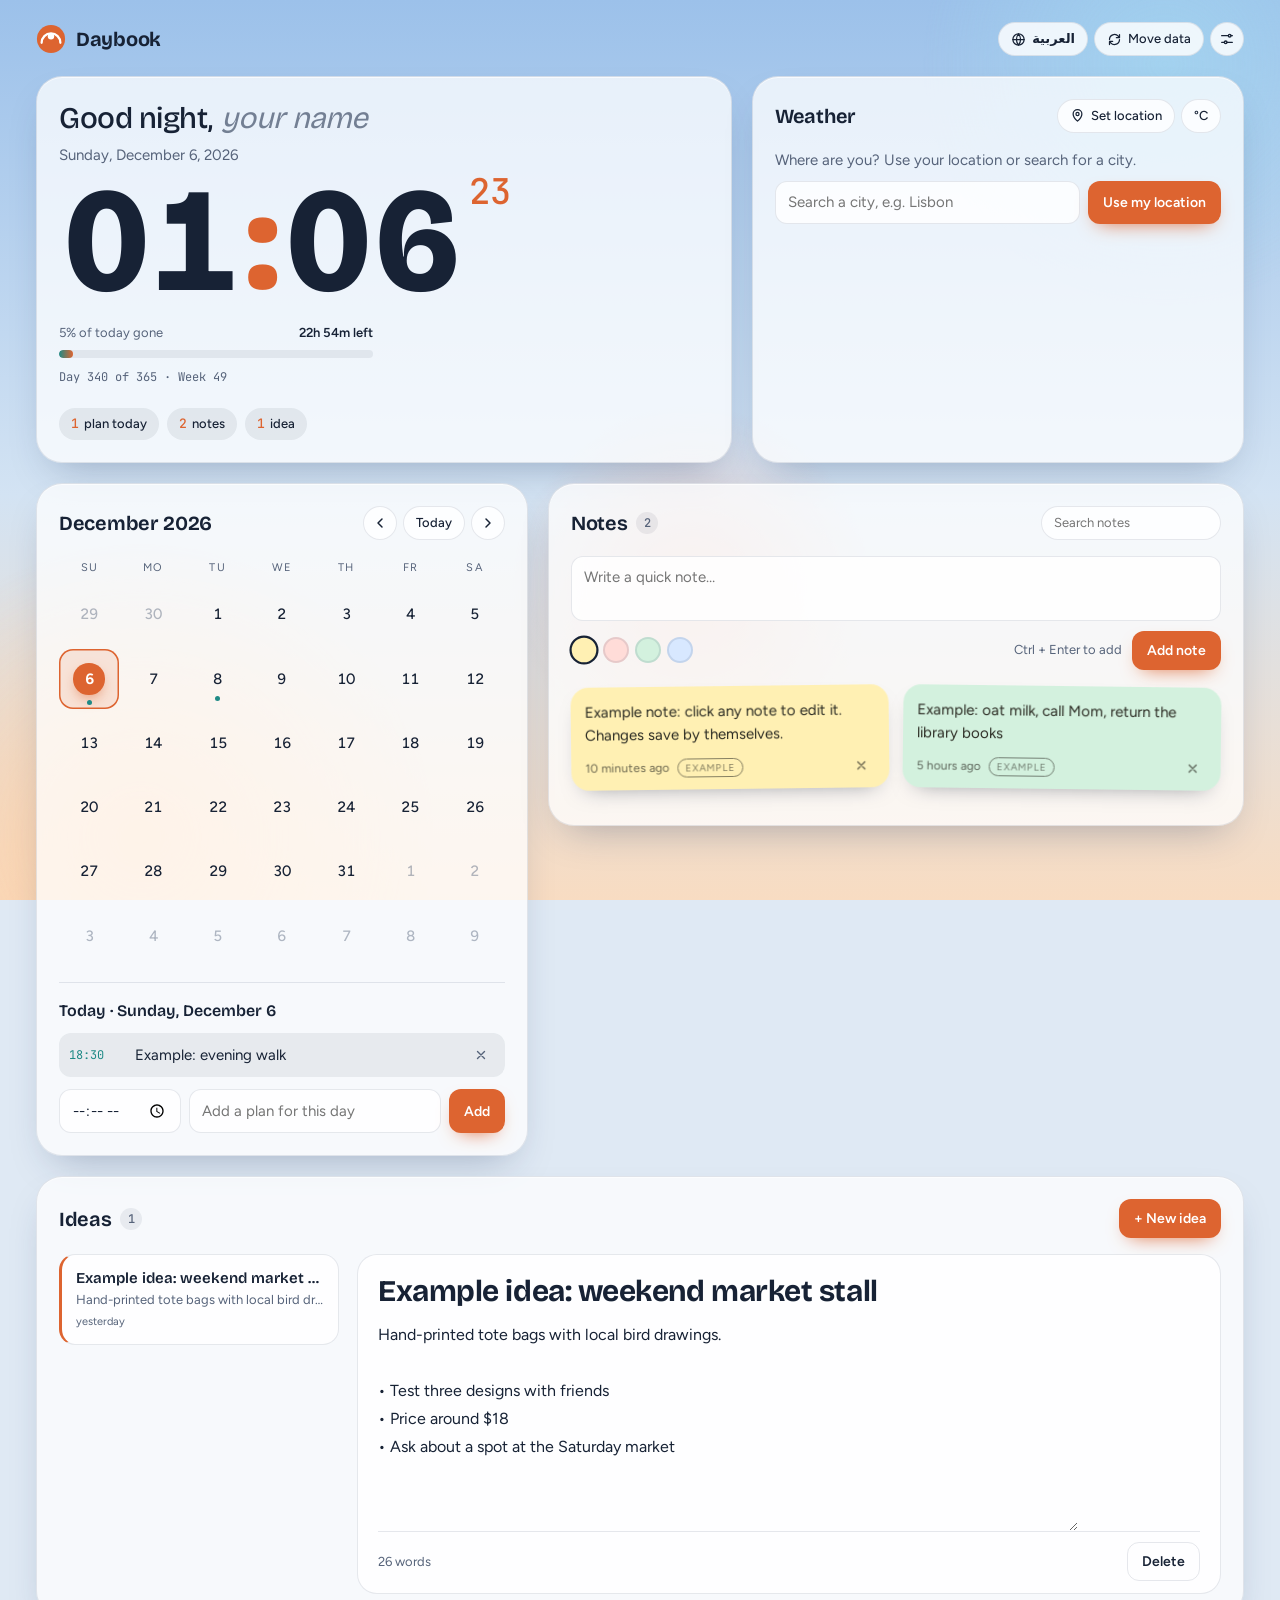
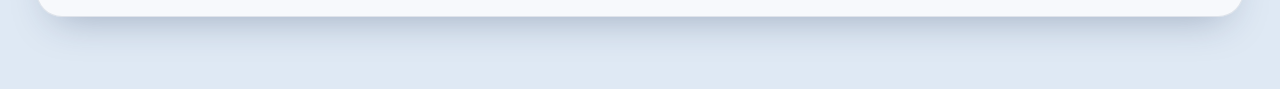
==== commit 8bb64fc0: "Daybook 2.0: English and Arabic, Python build and tests - Arabic language with full right-to-left la" ====
--- a/index.html
+++ b/index.html
@@ -1,5 +1,5 @@
 <!doctype html>
-<html lang="en">
+<html lang="en" dir="ltr">
 <head>
 <meta charset="utf-8">
 <meta name="viewport" content="width=device-width,initial-scale=1,viewport-fit=cover">
@@ -17,17 +17,27 @@
 :root{padding-top:env(safe-area-inset-top,0px);padding-bottom:env(safe-area-inset-bottom,0px);color-scheme:light}
 body{margin:0;font:14px system-ui,sans-serif}
 img{max-width:100%}
-[hidden]{display:none!important}
 </style>
 </head>
 <body>
 <title>Daybook</title>
 <meta name="claude:viewport-fit-sides" content="cover">
+<script>
+  /* Set language and direction before anything paints, so Arabic never flashes in English. */
+  (function () {
+    var l = "en";
+    try { l = JSON.parse(localStorage.getItem("daybook:lang")) || ((navigator.language || "").slice(0, 2) === "ar" ? "ar" : "en"); } catch (e) {}
+    document.documentElement.lang = l === "ar" ? "ar" : "en";
+    document.documentElement.dir = l === "ar" ? "rtl" : "ltr";
+  })();
+</script>
 <link rel="preconnect" href="https://fonts.googleapis.com">
 <link rel="preconnect" href="https://fonts.gstatic.com" crossorigin>
-<link href="https://fonts.googleapis.com/css2?family=Bricolage+Grotesque:opsz,wght@12..96,400..800&family=Figtree:ital,wght@0,400;0,500;0,600;1,400&family=JetBrains+Mono:wght@400;500&display=swap" rel="stylesheet">
+<link href="https://fonts.googleapis.com/css2?family=Bricolage+Grotesque:opsz,wght@12..96,400..800&family=Figtree:wght@400;500;600&family=IBM+Plex+Sans+Arabic:wght@400;500;600&family=JetBrains+Mono:wght@400;500&family=Readex+Pro:wght@400..700&display=swap" rel="stylesheet">
 <style>
-/* Layout: a floating glass desk over a living sky. 12-column grid: clock hero + weather on top, calendar + notes, then a wide idea journal. */
+/* Layout: a floating glass desk over a living sky. 12-column grid: clock hero + weather on top,
+   calendar + notes, then a wide idea journal. Every horizontal rule uses logical properties
+   (inline-start / inline-end) so the whole page mirrors cleanly for Arabic (dir="rtl"). */
 :root{
   --sky-top:#9cc1ea; --sky-mid:#d3e3f3; --sky-low:#f8dcc2;
   --glow1:#ffcc9e; --glow2:#a3d6f0; --glow3:#f4b4a0;
@@ -38,12 +48,15 @@
   --teal:#1f8a86;
   --sun:#f4a524; --cloud:#ffffff; --cloud-edge:#b3c1d6; --rain:#3d8fd6; --snow:#8fb0d6; --bolt:#f0bd12;
   --n1:#fff0b3; --n2:#ffdcd8; --n3:#d3f1de; --n4:#d8e8ff; --note-ink:#2a2a22;
-  --danger:#c43d3d;
+  --danger:#c43d3d; --on-danger:#ffffff;
   --shadow:0 1px 0 rgba(255,255,255,.65) inset, 0 18px 40px -18px rgba(30,50,90,.35);
   --fx:255,255,255;
   --font-display:"Bricolage Grotesque", ui-sans-serif, system-ui, sans-serif;
   --font-body:"Figtree", ui-sans-serif, system-ui, sans-serif;
+  --font-clock:"Bricolage Grotesque", ui-sans-serif, system-ui, sans-serif;
   --font-mono:"JetBrains Mono", ui-monospace, Menlo, Consolas, monospace;
+  --track-tight:-.015em; --track-clock:-.045em;
+  --leading:1.5;
   --r:26px;
   --ease:cubic-bezier(.2,.8,.2,1);
 }
@@ -58,7 +71,7 @@
     --teal:#6fd6cc;
     --sun:#ffc04d; --cloud:#c9d3e6; --cloud-edge:#7b88a3; --rain:#7cc0ff; --snow:#dfe9ff; --bolt:#ffd84a;
     --n1:#463f1f; --n2:#4a2b31; --n3:#1e4131; --n4:#223358; --note-ink:#f2ede0;
-    --danger:#ff7b7b;
+    --danger:#ff7b7b; --on-danger:#2a0c0c;
     --shadow:0 1px 0 rgba(255,255,255,.05) inset, 0 22px 50px -20px rgba(0,0,0,.75);
     --fx:220,230,255;
     color-scheme:dark;
@@ -74,24 +87,33 @@
   --teal:#6fd6cc;
   --sun:#ffc04d; --cloud:#c9d3e6; --cloud-edge:#7b88a3; --rain:#7cc0ff; --snow:#dfe9ff; --bolt:#ffd84a;
   --n1:#463f1f; --n2:#4a2b31; --n3:#1e4131; --n4:#223358; --note-ink:#f2ede0;
-  --danger:#ff7b7b;
+  --danger:#ff7b7b; --on-danger:#2a0c0c;
   --shadow:0 1px 0 rgba(255,255,255,.05) inset, 0 22px 50px -20px rgba(0,0,0,.75);
   --fx:220,230,255;
   color-scheme:dark;
 }
+/* Arabic: faces drawn for Arabic script, no negative tracking (it breaks letter joins), a little more leading. */
+:root[lang="ar"]{
+  --font-display:"Readex Pro", "Bricolage Grotesque", ui-sans-serif, system-ui, sans-serif;
+  --font-body:"IBM Plex Sans Arabic", "Figtree", ui-sans-serif, system-ui, sans-serif;
+  --track-tight:0;
+  --leading:1.65;
+}
 
 *{box-sizing:border-box}
 [hidden]{display:none!important}
-body{background:var(--bg);color:var(--fg);font-family:var(--font-body);font-size:15px;line-height:1.5;min-height:100vh;-webkit-font-smoothing:antialiased}
+body{background:var(--bg);color:var(--fg);font-family:var(--font-body);font-size:15px;line-height:var(--leading);min-height:100vh;-webkit-font-smoothing:antialiased;text-rendering:optimizeLegibility}
 button,input,textarea{font:inherit;color:inherit}
 button{cursor:pointer}
 :focus-visible{outline:2px solid var(--accent);outline-offset:2px;border-radius:10px}
 .mono{font-family:var(--font-mono);font-variant-numeric:tabular-nums}
 .muted{color:var(--muted)}
 .small{font-size:13px}
+.row{display:flex;gap:8px;flex-wrap:wrap;align-items:center}
+[dir="rtl"] .flip{transform:scaleX(-1)}
 
 /* ---------- sky ---------- */
-.sky{position:fixed;inset:0;z-index:0;overflow:hidden;contain:strict;background:linear-gradient(180deg,var(--sky-top) 0%,var(--sky-mid) 55%,var(--sky-low) 100%);transition:background 1.2s var(--ease)}
+.sky{position:fixed;inset:0;z-index:0;overflow:hidden;contain:strict;background:linear-gradient(180deg,var(--sky-top) 0%,var(--sky-mid) 55%,var(--sky-low) 100%)}
 .blob{position:absolute;border-radius:50%;opacity:.75;will-change:transform;backface-visibility:hidden}
 .calm .blob{animation:none!important}
 .b1{width:46vmax;height:46vmax;background:radial-gradient(closest-side,var(--glow1),transparent);left:-12vmax;bottom:-18vmax;animation:drift1 40s ease-in-out infinite alternate}
@@ -104,93 +126,102 @@
 
 /* ---------- frame ---------- */
 .wrap{position:relative;z-index:2;max-width:1240px;margin:0 auto;padding-block:22px 72px;padding-left:max(16px,env(safe-area-inset-left,0px));padding-right:max(16px,env(safe-area-inset-right,0px))}
-.top{display:flex;align-items:center;justify-content:space-between;flex-wrap:wrap;gap:12px;margin-bottom:20px;animation:rise .7s var(--ease) both}
-.brand{display:flex;align-items:center;gap:10px;font-family:var(--font-display);font-weight:700;font-size:20px;letter-spacing:-.01em}
-.brand svg{width:30px;height:30px}
+.top{display:flex;align-items:center;justify-content:space-between;flex-wrap:wrap;gap:12px;margin-bottom:20px;animation:rise .5s var(--ease) both}
+.brand{display:flex;align-items:center;gap:10px;font-family:var(--font-display);font-weight:700;font-size:20px;letter-spacing:var(--track-tight)}
+.brand svg{width:30px;height:30px;flex:none}
 .grid{display:grid;grid-template-columns:repeat(12,minmax(0,1fr));gap:20px}
-.hero{grid-column:span 7}.weather{grid-column:span 5}.calendar{grid-column:span 5}.notes{grid-column:span 7}.ideas{grid-column:span 12}
+.hero{grid-column:span 7}.weather{grid-column:span 5}.calendar{grid-column:span 5}.notes{grid-column:span 7;align-self:start}.ideas{grid-column:span 12}
 @media (max-width:980px){.hero,.weather,.calendar,.notes,.ideas{grid-column:span 12}}
 
 .card{position:relative;min-width:0;background:var(--glass);border:1px solid var(--line);border-radius:var(--r);padding:22px;box-shadow:var(--shadow);animation:rise .6s var(--ease) both;animation-delay:calc(var(--i,0) * 60ms + 40ms)}
 @keyframes rise{from{opacity:.25;transform:translateY(22px) scale(.985)}}
 .card-head{display:flex;align-items:center;justify-content:space-between;gap:10px;flex-wrap:wrap;margin-bottom:16px}
-h2{margin:0;font-family:var(--font-display);font-size:20px;font-weight:650;letter-spacing:-.01em;display:flex;align-items:center;gap:8px}
+h2{margin:0;font-family:var(--font-display);font-size:20px;font-weight:650;letter-spacing:var(--track-tight);display:flex;align-items:center;gap:8px}
 .head-actions{display:flex;gap:6px;align-items:center;flex-wrap:wrap}
 .count{font-size:12px;font-weight:500;color:var(--muted);background:var(--faint);padding:2px 8px;border-radius:99px}
 
-.chip{display:inline-flex;align-items:center;gap:6px;border:1px solid var(--line);background:var(--glass-strong);border-radius:99px;padding:6px 12px;font-size:13px;font-weight:500;transition:transform .2s var(--ease),background .2s}
+.chip{display:inline-flex;align-items:center;gap:6px;border:1px solid var(--line);background:var(--glass-strong);border-radius:99px;padding:6px 12px;font-size:13px;font-weight:500;transition:transform .2s var(--ease)}
 .chip:hover{transform:translateY(-1px)}
 .chip svg{width:15px;height:15px;flex:none}
-.icon-btn{display:inline-grid;place-items:center;width:32px;height:32px;border-radius:50%;border:1px solid var(--line);background:var(--glass-strong);transition:transform .2s var(--ease)}
+.lang-chip span{font-weight:600}
+.icon-btn{display:inline-grid;place-items:center;width:34px;height:34px;border-radius:50%;border:1px solid var(--line);background:var(--glass-strong);transition:transform .2s var(--ease)}
 .icon-btn:hover{transform:scale(1.08)}
 .icon-btn svg{width:16px;height:16px}
-.btn{border:1px solid var(--line);background:var(--glass-strong);border-radius:12px;padding:8px 14px;font-weight:600;font-size:14px;transition:transform .18s var(--ease),box-shadow .2s,background .2s;white-space:nowrap}
+.btn{border:1px solid var(--line);background:var(--glass-strong);border-radius:12px;padding:8px 14px;font-weight:600;font-size:14px;transition:transform .18s var(--ease);white-space:nowrap;text-decoration:none;color:inherit;display:inline-block}
 .btn:hover{transform:translateY(-1px)}
 .btn:active{transform:translateY(0) scale(.97)}
 .btn.accent{background:var(--accent);color:var(--accent-ink);border-color:transparent;box-shadow:0 8px 20px -10px var(--accent)}
 .btn.ghost{background:transparent}
-.btn.danger{background:var(--danger);color:#fff;border-color:transparent}
-input[type=text],input[type=search],input[type=time],input:not([type]),textarea{border:1px solid var(--line);background:var(--glass-strong);border-radius:12px;padding:9px 12px;outline:none;transition:border-color .2s,box-shadow .2s;min-width:0}
+.btn.danger{background:var(--danger);color:var(--on-danger);border-color:transparent}
+input[type=text],input[type=search],input[type=time],textarea{border:1px solid var(--line);background:var(--glass-strong);border-radius:12px;padding:9px 12px;outline:none;transition:border-color .2s,box-shadow .2s;min-width:0}
 input:focus,textarea:focus{border-color:var(--accent);box-shadow:0 0 0 4px var(--accent-soft)}
 
-/* ---------- hero ---------- */
+/* ---------- today ---------- */
 .hero{display:flex;flex-direction:column;gap:6px;overflow:hidden}
 .hero .clock{margin-block:auto}
-.notes{align-self:start}
-.greet{margin:0;font-family:var(--font-display);font-weight:500;font-size:clamp(22px,3.2vw,30px);letter-spacing:-.015em;display:flex;flex-wrap:wrap;align-items:baseline;text-wrap:balance}
+.greet{margin:0;font-family:var(--font-display);font-weight:500;font-size:clamp(22px,3.2vw,30px);letter-spacing:var(--track-tight);display:flex;flex-wrap:wrap;align-items:baseline;text-wrap:balance;line-height:1.3}
 #name-input{border:0;background:transparent;padding:0 2px;font-family:var(--font-display);font-weight:700;font-size:inherit;color:var(--accent);width:6ch;border-radius:6px;box-shadow:none}
 #name-input::placeholder{color:var(--muted);font-weight:400;font-style:italic;opacity:.8}
+[lang="ar"] #name-input::placeholder{font-style:normal}
 #name-input:focus{box-shadow:0 0 0 3px var(--accent-soft)}
 #name-mirror{position:absolute;visibility:hidden;white-space:pre;font-family:var(--font-display);font-weight:700;font-size:clamp(22px,3.2vw,30px)}
 .date-line{margin:0;color:var(--muted);font-size:15px}
-.clock{all:unset;cursor:pointer;display:flex;align-items:flex-start;gap:10px;margin:6px 0 4px;font-family:var(--font-display);font-weight:750;font-size:clamp(72px,12vw,148px);line-height:.92;letter-spacing:-.045em;font-variant-numeric:tabular-nums;border-radius:18px}
+.clock{all:unset;cursor:pointer;display:flex;align-items:flex-start;gap:10px;margin:6px 0 4px;font-family:var(--font-clock);font-weight:750;font-size:clamp(72px,12vw,148px);line-height:.92;letter-spacing:var(--track-clock);font-variant-numeric:tabular-nums;border-radius:18px;align-self:flex-start}
 .clock:focus-visible{outline:2px solid var(--accent);outline-offset:6px}
 #clock{display:flex}
 .dg{display:inline-block;min-width:.6em;text-align:center}
 .dg.colon{min-width:.3em;animation:blink 2s steps(1) infinite;color:var(--accent)}
 @keyframes blink{50%{opacity:.25}}
-.dg.roll{animation:roll .55s cubic-bezier(.2,.9,.25,1.25)}
-@keyframes roll{from{transform:translateY(-45%) rotateX(70deg);opacity:0;filter:blur(6px)}}
+.dg.roll{animation:roll .5s cubic-bezier(.2,.9,.25,1.25)}
+@keyframes roll{from{transform:translateY(-45%);opacity:0}}
 .clock-side{display:flex;flex-direction:column;gap:4px;padding-top:.1em;font-size:.24em;letter-spacing:0;font-weight:600}
 #secs{font-family:var(--font-mono);color:var(--accent);font-weight:500}
-#ampm{font-size:.7em;color:var(--muted);font-family:var(--font-mono)}
+#ampm{font-size:.7em;color:var(--muted);font-family:var(--font-body)}
 .hero-meta{display:grid;grid-template-columns:minmax(0,1fr) minmax(0,1fr);gap:22px;align-items:end;margin-top:8px}
 @media (max-width:560px){.hero-meta{grid-template-columns:1fr}}
 .dp-head{display:flex;justify-content:space-between;gap:8px;font-size:13px;color:var(--muted);margin-bottom:8px}
 .dp-head b{color:var(--fg);font-weight:600}
 .bar{height:8px;border-radius:99px;background:var(--faint);overflow:hidden}
 .bar i{display:block;height:100%;width:calc(var(--p,0) * 100%);border-radius:inherit;background:linear-gradient(90deg,var(--teal),var(--accent));transition:width 1s var(--ease)}
-#doy{margin:10px 0 0;font-size:12px;color:var(--muted);letter-spacing:.02em}
+[dir="rtl"] .bar i{background:linear-gradient(270deg,var(--teal),var(--accent))}
+#doy{margin:10px 0 0;font-size:12px;color:var(--muted)}
+[lang="ar"] #doy{font-family:var(--font-body);font-size:13px}
 .sunbox svg{width:100%;height:auto;display:block;overflow:visible}
+[dir="rtl"] .sunbox svg{transform:scaleX(-1)} /* sunrise on the right, like the labels */
 .arc{fill:none;stroke:var(--line);stroke-width:2;stroke-dasharray:3 5}
 .arc-done{fill:none;stroke:var(--sun);stroke-width:3;stroke-linecap:round;transition:stroke-dashoffset 1s var(--ease)}
 .horizon{stroke:var(--line);stroke-width:1.5}
-#sun-dot{fill:var(--sun);filter:drop-shadow(0 0 8px var(--sun));transition:cx 1s var(--ease),cy 1s var(--ease)}
+#sun-dot{fill:var(--sun);filter:drop-shadow(0 0 8px var(--sun))}
 .sun-times{display:flex;justify-content:space-between;font-size:12px;color:var(--muted);margin-top:4px}
 .sun-times b{color:var(--fg);font-weight:500}
 #sun-note{font-size:12px;color:var(--muted);text-align:center;margin:2px 0 0}
 .summary{margin:16px 0 0;display:flex;flex-wrap:wrap;gap:8px}
-.pill{display:inline-flex;align-items:center;gap:6px;padding:6px 12px;border-radius:99px;background:var(--faint);font-size:13px;font-weight:500}
+.pill{display:inline-flex;align-items:center;gap:5px;padding:6px 12px;border-radius:99px;background:var(--faint);font-size:13px;font-weight:500}
 .pill b{font-family:var(--font-mono);font-weight:500;color:var(--accent)}
 
 /* ---------- weather ---------- */
-.wx-search{display:flex;flex-direction:column;gap:10px;animation:fadeUp .35s var(--ease)}
+.wx-search{display:flex;flex-direction:column;gap:10px;animation:fadeUp .3s var(--ease)}
+#wx-search-msg{margin:0}
 .search-row{display:flex;gap:8px;flex-wrap:wrap}
 .search-row input{flex:1 1 160px}
 .results{list-style:none;margin:0;padding:0;display:flex;flex-direction:column;gap:4px}
 .results button{all:unset;cursor:pointer;display:flex;justify-content:space-between;gap:10px;width:100%;box-sizing:border-box;padding:9px 12px;border-radius:12px;transition:background .15s}
 .results button:hover,.results button:focus-visible{background:var(--accent-soft)}
 .results small{color:var(--muted)}
+.results li.note{padding:6px 12px}
 .wx-now{display:grid;grid-template-columns:auto 1fr auto;align-items:center;gap:14px}
 .wx-icon svg{width:96px;height:96px;display:block}
-.wx-temp{font-family:var(--font-display);font-weight:700;font-size:64px;line-height:.9;letter-spacing:-.04em;font-variant-numeric:tabular-nums}
+.wx-temp{font-family:var(--font-clock);font-weight:700;font-size:64px;line-height:.9;letter-spacing:-.04em;font-variant-numeric:tabular-nums;text-align:start}
+[dir="rtl"] .wx-temp{text-align:end}
 .wx-temp sup{font-size:.45em;vertical-align:top;color:var(--accent);margin-left:2px}
 .wx-cond{font-weight:600;font-size:16px;margin-top:4px}
-.wx-hl{text-align:right;font-size:13px;color:var(--muted);display:flex;flex-direction:column;gap:4px;align-self:start}
+.wx-hl{text-align:end;font-size:13px;color:var(--muted);display:flex;flex-direction:column;gap:4px;align-self:start}
 .wx-stats{display:grid;grid-template-columns:repeat(3,minmax(0,1fr));gap:8px;margin:18px 0 14px}
-.stat{background:var(--faint);border-radius:14px;padding:9px 12px}
+.stat{background:var(--faint);border-radius:14px;padding:9px 12px;min-width:0}
 .stat span{display:block;font-size:11px;text-transform:uppercase;letter-spacing:.08em;color:var(--muted)}
-.stat b{font-family:var(--font-mono);font-weight:500;font-size:15px}
+[lang="ar"] .stat span{letter-spacing:0;font-size:12px}
+.stat b{font-family:var(--font-mono);font-weight:500;font-size:15px;white-space:nowrap}
+[lang="ar"] .stat b{font-family:var(--font-body);font-weight:600}
 .hourly{display:flex;gap:6px;overflow-x:auto;padding-bottom:8px;scrollbar-width:thin;scroll-snap-type:x proximity;margin:0 -4px;padding-inline:4px}
 .hr{flex:0 0 58px;scroll-snap-align:start;display:flex;flex-direction:column;align-items:center;gap:2px;padding:9px 4px;border-radius:16px;font-size:12px;color:var(--muted);animation:fadeUp .4s var(--ease) both;animation-delay:calc(var(--k) * 25ms)}
 .hr.now{background:var(--accent-soft);color:var(--fg)}
@@ -198,12 +229,13 @@
 .hr b{font-family:var(--font-mono);font-weight:500;color:var(--fg);font-size:14px}
 .hr em{font-style:normal;color:var(--rain);font-size:11px;min-height:15px}
 .daily{list-style:none;margin:10px 0 0;padding:0;display:flex;flex-direction:column;gap:2px}
-.daily li{display:grid;grid-template-columns:56px 28px 36px minmax(0,1fr) 36px;align-items:center;gap:10px;padding:5px 0;font-size:14px;animation:fadeUp .4s var(--ease) both;animation-delay:calc(var(--k) * 35ms + 80ms)}
+.daily li{display:grid;grid-template-columns:62px 28px 36px minmax(0,1fr) 36px;align-items:center;gap:10px;padding:5px 0;font-size:14px;animation:fadeUp .4s var(--ease) both;animation-delay:calc(var(--k) * 35ms + 80ms)}
 .daily svg{width:26px;height:26px}
-.daily .lo{color:var(--muted);text-align:right}
+.daily .lo{color:var(--muted);text-align:end}
 .daily .lo,.daily .hi{font-family:var(--font-mono);font-size:13px}
 .range{position:relative;height:6px;border-radius:99px;background:var(--faint)}
-.range i{position:absolute;top:0;bottom:0;border-radius:99px;background:linear-gradient(90deg,var(--teal),var(--sun),var(--accent))}
+.range i{position:absolute;top:0;bottom:0;inset-inline-start:var(--l);width:var(--w);border-radius:99px;background:linear-gradient(90deg,var(--teal),var(--sun),var(--accent))}
+[dir="rtl"] .range i{background:linear-gradient(270deg,var(--teal),var(--sun),var(--accent))}
 #wx-updated{margin:12px 0 0}
 .wx-error{display:flex;flex-direction:column;align-items:flex-start;gap:10px;padding:8px 0}
 .wx-error p{margin:0}
@@ -235,8 +267,9 @@
 .cal-week,.cal-grid{display:grid;grid-template-columns:repeat(7,minmax(0,1fr));gap:4px}
 .cal-week{margin-bottom:4px}
 .cal-week span{text-align:center;font-size:11px;text-transform:uppercase;letter-spacing:.1em;color:var(--muted);padding:4px 0}
-.cal-grid.slide-l{animation:slideL .4s var(--ease)}
-.cal-grid.slide-r{animation:slideR .4s var(--ease)}
+[lang="ar"] .cal-week span{letter-spacing:0;font-size:13px}
+.cal-grid.slide-l{animation:slideL .35s var(--ease)}
+.cal-grid.slide-r{animation:slideR .35s var(--ease)}
 @keyframes slideL{from{opacity:0;transform:translateX(26px)}}
 @keyframes slideR{from{opacity:0;transform:translateX(-26px)}}
 .day{all:unset;box-sizing:border-box;cursor:pointer;position:relative;aspect-ratio:1;max-width:100%;display:grid;place-items:center;border-radius:14px;font-variant-numeric:tabular-nums;font-weight:500;transition:background .18s,transform .18s var(--ease)}
@@ -250,22 +283,25 @@
 .day-panel{margin-top:16px;padding-top:16px;border-top:1px solid var(--line)}
 .day-panel h3{margin:0 0 10px;font-family:var(--font-display);font-size:16px;font-weight:600}
 .day-list{list-style:none;margin:0;padding:0;display:flex;flex-direction:column;gap:6px}
-.day-list li{display:flex;align-items:center;gap:10px;padding:8px 10px;border-radius:12px;background:var(--faint);animation:fadeUp .35s var(--ease)}
-.day-list .t{font-family:var(--font-mono);font-size:12px;color:var(--teal);min-width:52px}
+.day-list li{display:flex;align-items:center;gap:10px;padding:8px 10px;border-radius:12px;background:var(--faint);animation:fadeUp .3s var(--ease)}
+.day-list .t{font-family:var(--font-mono);font-size:12px;color:var(--teal);min-width:56px;white-space:nowrap}
+[lang="ar"] .day-list .t{font-family:var(--font-body);font-size:13px;font-weight:600}
 .day-list .txt{flex:1;min-width:0;overflow-wrap:anywhere}
-.x{all:unset;cursor:pointer;display:grid;place-items:center;width:26px;height:26px;border-radius:50%;color:var(--muted);transition:background .15s,color .15s;flex:none}
+.x{all:unset;cursor:pointer;display:grid;place-items:center;width:28px;height:28px;border-radius:50%;color:var(--muted);transition:background .15s,color .15s;flex:none}
 .x:hover{background:var(--accent-soft);color:var(--danger)}
+.x:focus-visible{outline:2px solid var(--accent)}
 .x svg{width:14px;height:14px}
 #day-empty{margin:0}
 .ev-form{display:flex;gap:8px;margin-top:12px;flex-wrap:wrap}
-#ev-time{flex:0 0 auto;width:118px}
+#ev-time{flex:0 0 auto;width:122px}
 #ev-text{flex:1 1 140px}
 
 /* ---------- notes ---------- */
+.search-mini{width:180px;max-width:100%;padding:6px 12px!important;border-radius:99px!important;font-size:13px}
 .note-form{display:flex;flex-direction:column;gap:10px;margin-bottom:16px}
-#note-new{resize:none;min-height:64px;line-height:1.5}
+#note-new{resize:none;min-height:64px;line-height:var(--leading)}
 .note-form-row{display:flex;align-items:center;gap:10px;flex-wrap:wrap}
-.note-form-row .hint{margin-left:auto}
+.note-form-row .hint{margin-inline-start:auto}
 .swatches{display:flex;gap:6px}
 .sw{all:unset;cursor:pointer;width:22px;height:22px;border-radius:50%;border:2px solid var(--line);transition:transform .18s var(--ease)}
 .sw:hover{transform:scale(1.15)}
@@ -273,13 +309,14 @@
 .sw:focus-visible{outline:2px solid var(--accent);outline-offset:2px}
 .c1{background:var(--n1)}.c2{background:var(--n2)}.c3{background:var(--n3)}.c4{background:var(--n4)}
 .notes-list{columns:2 210px;column-gap:14px}
-.note{break-inside:avoid;margin-bottom:14px;border-radius:18px;padding:14px 14px 8px;color:var(--note-ink);box-shadow:0 10px 22px -14px rgba(20,30,50,.5);transform:rotate(var(--rot,0deg));transition:transform .35s var(--ease),box-shadow .35s,opacity .3s;animation:pop .5s cubic-bezier(.2,.9,.3,1.3) both}
+.note{break-inside:avoid;margin-bottom:14px;border-radius:18px;padding:14px 14px 8px;color:var(--note-ink);box-shadow:0 10px 22px -14px rgba(20,30,50,.5);transform:rotate(var(--rot,0deg));transition:transform .3s var(--ease),box-shadow .3s;animation:pop .45s cubic-bezier(.2,.9,.3,1.3) both}
 .note:hover,.note:focus-within{transform:rotate(0) translateY(-3px);box-shadow:0 16px 30px -14px rgba(20,30,50,.55)}
-.note textarea{all:unset;display:block;width:100%;white-space:pre-wrap;overflow-wrap:anywhere;resize:none;line-height:1.5;font-size:15px;overflow:hidden;min-height:1.5em}
+.note textarea{all:unset;display:block;width:100%;white-space:pre-wrap;overflow-wrap:anywhere;resize:none;line-height:var(--leading);font-size:15px;overflow:hidden;min-height:1.5em;unicode-bidi:plaintext}
 .note footer{display:flex;align-items:center;gap:8px;margin-top:8px;font-size:12px;opacity:.7}
-.note footer .x{margin-left:auto;color:inherit}
+.note footer .x{margin-inline-start:auto;color:inherit}
 .tag{font-size:10px;text-transform:uppercase;letter-spacing:.08em;padding:1px 7px;border-radius:99px;border:1px solid currentColor;opacity:.8}
-.note.leaving{animation:leave .3s var(--ease) forwards}
+[lang="ar"] .tag{letter-spacing:0;font-size:11px}
+.note.leaving{animation:leave .25s var(--ease) forwards}
 @keyframes pop{from{opacity:0;transform:scale(.85) rotate(-4deg)}}
 @keyframes leave{to{opacity:0;transform:scale(.85) rotate(4deg)}}
 .empty{margin:6px 0 0;padding:22px;border:1.5px dashed var(--line);border-radius:18px;color:var(--muted);text-align:center}
@@ -288,50 +325,62 @@
 .ideas-body{display:grid;grid-template-columns:280px minmax(0,1fr);gap:18px;min-height:340px}
 @media (max-width:760px){.ideas-body{grid-template-columns:1fr}}
 .idea-list{list-style:none;margin:0;padding:0;display:flex;flex-direction:column;gap:6px;max-height:440px;overflow-y:auto}
-.idea-item{all:unset;box-sizing:border-box;cursor:pointer;display:block;width:100%;padding:12px 14px;border-radius:16px;border:1px solid transparent;transition:background .2s,border-color .2s,transform .2s var(--ease)}
+.idea-item{all:unset;box-sizing:border-box;cursor:pointer;display:block;width:100%;padding:12px 14px;border-radius:16px;border:1px solid transparent;border-inline-start:3px solid transparent;transition:background .2s,border-color .2s,transform .2s var(--ease)}
 .idea-item:hover{background:var(--faint);transform:translateX(3px)}
-.idea-item.on{background:var(--glass-strong);border-color:var(--line);box-shadow:inset 3px 0 0 var(--accent)}
+[dir="rtl"] .idea-item:hover{transform:translateX(-3px)}
+.idea-item.on{background:var(--glass-strong);border-color:var(--line);border-inline-start-color:var(--accent)}
 .idea-item:focus-visible{outline:2px solid var(--accent)}
 .idea-item strong{display:block;font-family:var(--font-display);font-weight:600;font-size:15px;white-space:nowrap;overflow:hidden;text-overflow:ellipsis}
 .idea-item span{display:block;font-size:13px;color:var(--muted);white-space:nowrap;overflow:hidden;text-overflow:ellipsis}
-.idea-item time{font-size:11px;color:var(--muted);font-family:var(--font-mono)}
+.idea-item time{font-size:11px;color:var(--muted)}
 .editor{display:flex;flex-direction:column;min-width:0;background:var(--glass-strong);border:1px solid var(--line);border-radius:20px;padding:18px 20px 12px}
-.editor.swap{animation:fadeUp .35s var(--ease)}
-.idea-title{border:0!important;background:transparent!important;box-shadow:none!important;padding:0!important;font-family:var(--font-display);font-weight:700;font-size:clamp(22px,2.6vw,30px);letter-spacing:-.02em;width:100%;resize:none;overflow:hidden;line-height:1.2;display:block}
+.editor.swap{animation:fadeUp .3s var(--ease)}
+.idea-title{border:0!important;background:transparent!important;box-shadow:none!important;padding:0!important;font-family:var(--font-display);font-weight:700;font-size:clamp(22px,2.6vw,30px);letter-spacing:var(--track-tight);width:100%;resize:none;overflow:hidden;line-height:1.25;display:block;unicode-bidi:plaintext}
 .idea-title::placeholder{color:var(--muted);opacity:.6}
-.idea-body{flex:1;min-height:220px;border:0!important;background:transparent!important;box-shadow:none!important;padding:10px 0!important;resize:vertical;font-size:16px;line-height:1.75;max-width:70ch}
+.idea-body{flex:1;min-height:220px;border:0!important;background:transparent!important;box-shadow:none!important;padding:10px 0!important;resize:vertical;font-size:16px;line-height:1.75;max-width:70ch;unicode-bidi:plaintext}
 .editor-foot{display:flex;align-items:center;gap:10px;flex-wrap:wrap;border-top:1px solid var(--line);padding-top:10px}
 .editor-foot .spacer{flex:1}
 .saved{color:var(--teal);font-weight:600;opacity:0;transition:opacity .3s}
 .saved.show{opacity:1}
-#idea-confirm{display:inline-flex;align-items:center;gap:8px;font-size:14px}
-#idea-confirm[hidden]{display:none!important}
-
-/* ---------- move data dialog ---------- */
+#idea-confirm{display:inline-flex;align-items:center;gap:8px;font-size:14px;flex-wrap:wrap}
+
+/* ---------- dialogs ---------- */
 .dlg{width:min(520px,calc(100vw - 32px));max-height:calc(100dvh - 48px);overflow:auto;border:1px solid var(--line);border-radius:24px;padding:24px;background:var(--panel);color:var(--fg);box-shadow:0 30px 80px -20px rgba(0,0,0,.45)}
 .dlg::backdrop{background:rgba(10,15,30,.5)}
-.dlg[open]{animation:fadeUp .3s var(--ease)}
-.dlg h2{margin-bottom:6px}
-.dlg-close{position:absolute;top:14px;right:14px;margin:0}
+.dlg[open]{animation:fadeUp .25s var(--ease)}
+.dlg h2{margin-bottom:6px;padding-inline-end:36px}
+.dlg-close{position:absolute;top:14px;inset-inline-end:14px;margin:0}
 .step{margin-top:16px;padding:14px;border-radius:16px;background:var(--faint);display:flex;flex-direction:column;gap:10px}
 .step h3{margin:0;font-size:15px;font-weight:600;display:flex;align-items:center;gap:8px}
 .num{display:inline-grid;place-items:center;width:22px;height:22px;border-radius:50%;background:var(--accent);color:var(--accent-ink);font-size:12px;font-weight:700}
-.row{display:flex;gap:8px;flex-wrap:wrap}
 .code{width:100%;font-family:var(--font-mono);font-size:12px;resize:vertical;word-break:break-all}
-label.btn{cursor:pointer;display:inline-block}
+label.btn{cursor:pointer}
 #sync-msg:empty{display:none}
 #sync-msg{margin:0}
+.settings{display:flex;flex-direction:column;gap:14px;margin-top:14px}
+.seg{border:0;margin:0;padding:0;display:flex;flex-wrap:wrap;gap:6px;align-items:center}
+.seg legend{font-weight:600;font-size:14px;margin-bottom:8px;padding:0;float:left;width:100%}
+.seg label{position:relative;cursor:pointer}
+.seg input{position:absolute;opacity:0;inset:0;margin:0;cursor:pointer}
+.seg span{display:inline-block;padding:8px 14px;border-radius:12px;border:1px solid var(--line);background:var(--glass-strong);font-size:14px;font-weight:500;transition:background .15s,color .15s,border-color .15s}
+.seg input:checked+span{background:var(--accent);color:var(--accent-ink);border-color:transparent;font-weight:600}
+.seg input:focus-visible+span{outline:2px solid var(--accent);outline-offset:2px}
 
 /* ---------- toast ---------- */
-.toast{position:fixed;left:50%;bottom:calc(22px + env(safe-area-inset-bottom,0px));transform:translate(-50%,30px);opacity:0;z-index:20;background:var(--fg);color:var(--bg);padding:10px 18px;border-radius:99px;font-weight:600;font-size:14px;transition:transform .35s var(--ease),opacity .35s;pointer-events:none}
-.toast.show{transform:translate(-50%,0);opacity:1}
+.toast{position:fixed;left:50%;bottom:calc(22px + env(safe-area-inset-bottom,0px));transform:translate(-50%,30px);opacity:0;z-index:20;display:flex;align-items:center;gap:14px;max-width:calc(100vw - 32px);background:var(--fg);color:var(--bg);padding:10px 12px 10px 18px;border-radius:99px;font-weight:600;font-size:14px;transition:transform .3s var(--ease),opacity .3s;pointer-events:none}
+[dir="rtl"] .toast{padding:10px 18px 10px 12px}
+.toast.show{transform:translate(-50%,0);opacity:1;pointer-events:auto}
+#toast-act{all:unset;cursor:pointer;color:var(--accent);font-weight:700;padding:4px 10px;border-radius:99px}
+#toast-act:focus-visible{outline:2px solid var(--accent)}
 
 @media (max-width:480px){
   .card{padding:18px;border-radius:22px}
   .wx-now{grid-template-columns:auto 1fr}
-  .wx-hl{grid-column:1/-1;flex-direction:row;gap:14px;text-align:left}
+  .wx-hl{grid-column:1/-1;flex-direction:row;gap:14px;text-align:start}
   .wx-icon svg{width:80px;height:80px}
-  .daily li{grid-template-columns:48px 26px 32px minmax(0,1fr) 32px;gap:8px}
+  .daily li{grid-template-columns:54px 26px 32px minmax(0,1fr) 32px;gap:8px}
+  .search-mini{width:100%}
+  .lang-chip svg,#sync-btn svg{display:none}
 }
 @media (prefers-reduced-motion: reduce){
   *,*::before,*::after{animation-duration:.01ms!important;animation-iteration-count:1!important;transition-duration:.01ms!important}
@@ -345,32 +394,31 @@
   <header class="top">
     <div class="brand">
       <svg viewBox="0 0 32 32" aria-hidden="true"><circle cx="16" cy="16" r="15" fill="var(--accent)"/><path d="M6 20a10 10 0 0 1 20 0" fill="none" stroke="var(--accent-ink)" stroke-width="2.4" stroke-linecap="round"/><circle cx="16" cy="13" r="3.4" fill="var(--accent-ink)"/></svg>
-      Daybook
+      <span data-i18n="app.name">Daybook</span>
     </div>
     <div class="head-actions">
-    <button id="sync-btn" class="chip" type="button" aria-haspopup="dialog">
-      <svg viewBox="0 0 24 24" fill="none" stroke="currentColor" stroke-width="2" stroke-linecap="round" stroke-linejoin="round" aria-hidden="true"><path d="M4 12a8 8 0 0 1 14-5.3L20 9M20 4v5h-5M20 12a8 8 0 0 1-14 5.3L4 15M4 20v-5h5"/></svg>
-      <span>Move data</span>
-    </button>
-    <button id="motion-btn" class="chip" type="button" aria-pressed="true" title="Turn background animation on or off">
-      <svg viewBox="0 0 24 24" fill="none" stroke="currentColor" stroke-width="2" stroke-linecap="round" aria-hidden="true"><path d="M3 12c3-6 6 6 9 0s6 6 9 0"/></svg>
-      <span id="motion-label">Motion on</span>
-    </button>
-    <button id="theme-btn" class="chip" type="button" title="Switch light / dark">
-      <svg viewBox="0 0 24 24" fill="none" stroke="currentColor" stroke-width="2" stroke-linecap="round" aria-hidden="true"><circle cx="12" cy="12" r="4"/><path d="M12 3v2M12 19v2M3 12h2M19 12h2M5.6 5.6l1.4 1.4M17 17l1.4 1.4M5.6 18.4 7 17M17 7l1.4-1.4"/></svg>
-      <span id="theme-label">System</span>
-    </button>
+      <button id="lang-btn" class="chip lang-chip" type="button" data-i18n-aria="lang.switchAria">
+        <svg viewBox="0 0 24 24" fill="none" stroke="currentColor" stroke-width="2" stroke-linecap="round" stroke-linejoin="round" aria-hidden="true"><circle cx="12" cy="12" r="9"/><path d="M3 12h18M12 3a14 14 0 0 1 0 18M12 3a14 14 0 0 0 0 18"/></svg>
+        <span data-i18n="lang.switchTo">العربية</span>
+      </button>
+      <button id="sync-btn" class="chip" type="button" aria-haspopup="dialog">
+        <svg viewBox="0 0 24 24" fill="none" stroke="currentColor" stroke-width="2" stroke-linecap="round" stroke-linejoin="round" aria-hidden="true"><path d="M4 12a8 8 0 0 1 14-5.3L20 9M20 4v5h-5M20 12a8 8 0 0 1-14 5.3L4 15M4 20v-5h5"/></svg>
+        <span data-i18n="header.moveData">Move data</span>
+      </button>
+      <button id="settings-btn" class="icon-btn" type="button" aria-haspopup="dialog" data-i18n-aria="header.settings" data-i18n-title="header.settings">
+        <svg viewBox="0 0 24 24" fill="none" stroke="currentColor" stroke-width="2" stroke-linecap="round" stroke-linejoin="round" aria-hidden="true"><path d="M4 7h10M18 7h2M4 17h4M12 17h8"/><circle cx="16" cy="7" r="2"/><circle cx="10" cy="17" r="2"/></svg>
+      </button>
     </div>
   </header>
 
   <main class="grid">
-    <!-- HERO -->
-    <section class="card hero" style="--i:0" aria-label="Today">
-      <h1 class="greet"><span id="greet">Good day</span>,&nbsp;<input id="name-input" type="text" placeholder="your name" maxlength="24" autocomplete="off" spellcheck="false" aria-label="Your name"><span id="name-mirror" aria-hidden="true"></span></h1>
+    <!-- TODAY -->
+    <section class="card hero" style="--i:0" data-i18n-aria="greet.todayAria">
+      <h1 class="greet"><span id="greet">Good day</span><span data-i18n="greet.comma">,</span>&nbsp;<input id="name-input" type="text" placeholder="your name" maxlength="24" autocomplete="off" spellcheck="false" data-i18n-ph="greet.namePh" data-i18n-aria="greet.nameAria"><span id="name-mirror" aria-hidden="true"></span></h1>
       <p class="date-line" id="date-line">&nbsp;</p>
-      <button id="clock-btn" class="clock" type="button" title="Tap to switch 12 / 24-hour">
+      <button id="clock-btn" class="clock" type="button" dir="ltr" data-i18n-title="clock.title">
         <span id="clock"></span>
-        <span class="clock-side"><span id="secs">00</span><span id="ampm" hidden>AM</span></span>
+        <span class="clock-side"><span id="secs">00</span><span id="ampm" hidden></span></span>
       </button>
       <div class="hero-meta">
         <div class="dayprog">
@@ -385,7 +433,7 @@
             <path id="arc-done" class="arc-done" d="M14 82 Q150 -38 286 82"/>
             <circle id="sun-dot" cx="14" cy="82" r="7"/>
           </svg>
-          <div class="sun-times mono"><span>Sunrise <b id="sunrise">--</b></span><span>Sunset <b id="sunset">--</b></span></div>
+          <div class="sun-times"><span><span data-i18n="sun.rise">Sunrise</span> <b id="sunrise" class="mono">--</b></span><span><span data-i18n="sun.set">Sunset</span> <b id="sunset" class="mono">--</b></span></div>
           <p id="sun-note"></p>
         </div>
       </div>
@@ -395,46 +443,48 @@
     <!-- WEATHER -->
     <section class="card weather" style="--i:1" aria-labelledby="wx-h">
       <div class="card-head">
-        <h2 id="wx-h">Weather</h2>
+        <h2 id="wx-h" data-i18n="wx.title">Weather</h2>
         <div class="head-actions">
           <button id="wx-place-btn" class="chip" type="button" aria-expanded="false">
             <svg viewBox="0 0 24 24" fill="none" stroke="currentColor" stroke-width="2" stroke-linecap="round" stroke-linejoin="round" aria-hidden="true"><path d="M12 21s-7-6.2-7-11.5a7 7 0 0 1 14 0C19 14.8 12 21 12 21z"/><circle cx="12" cy="9.5" r="2.5"/></svg>
             <span id="wx-place">Set location</span>
           </button>
-          <button id="unit-btn" class="chip mono" type="button" title="Switch °C / °F">°C</button>
+          <button id="unit-btn" class="chip" type="button" data-i18n-title="wx.unitTitle">°C</button>
         </div>
       </div>
       <div id="wx-search" class="wx-search" hidden>
-        <p id="wx-search-msg" class="muted" style="margin:0">Where are you? Use your location or search for a city.</p>
+        <p id="wx-search-msg" class="muted"></p>
         <div class="search-row">
-          <input id="city-input" type="search" placeholder="Search a city, e.g. Lisbon" autocomplete="off" aria-label="Search a city">
-          <button id="locate-btn" class="btn accent" type="button">Use my location</button>
+          <input id="city-input" type="search" placeholder="Search a city" autocomplete="off" data-i18n-ph="wx.searchPh" data-i18n-aria="wx.searchAria">
+          <button id="locate-btn" class="btn accent" type="button" data-i18n="wx.useMyLocation">Use my location</button>
         </div>
         <ul id="city-results" class="results"></ul>
       </div>
       <div id="wx-loading" hidden><div class="skel" style="width:60%;height:60px"></div><div class="skel"></div><div class="skel" style="width:80%"></div><div class="skel" style="width:70%"></div></div>
       <div id="wx-error" class="wx-error" hidden>
-        <p id="wx-error-msg">Couldn't load the weather. Check your internet connection, then try again.</p>
-        <a id="wx-site-link" class="btn accent" href="https://goodlaith01.github.io/gg/" target="_blank" rel="noopener" hidden>Open my Daybook website</a>
-        <button id="wx-retry" class="btn" type="button">Try again</button>
+        <p id="wx-error-msg"></p>
+        <div class="row">
+          <button id="wx-retry" class="btn" type="button" data-i18n="wx.retry">Try again</button>
+          <a id="wx-site-link" class="btn accent" href="https://goodlaith01.github.io/gg/" target="_blank" rel="noopener" hidden data-i18n="wx.openSite">Open my Daybook website</a>
+        </div>
       </div>
       <div id="wx-body" hidden>
         <div class="wx-now">
           <div id="wx-icon" class="wx-icon"></div>
           <div>
-            <div class="wx-temp"><span id="wx-temp">--</span><sup>°</sup></div>
+            <div class="wx-temp" dir="ltr"><span id="wx-temp">--</span><sup>°</sup></div>
             <div id="wx-cond" class="wx-cond"></div>
             <div id="wx-feels" class="muted small"></div>
           </div>
-          <div class="wx-hl mono"><span id="wx-hi"></span><span id="wx-lo"></span></div>
+          <div class="wx-hl"><span id="wx-hi"></span><span id="wx-lo"></span></div>
         </div>
         <div class="wx-stats">
-          <div class="stat"><span>Humidity</span><b id="wx-hum">--</b></div>
-          <div class="stat"><span>Wind</span><b id="wx-wind">--</b></div>
-          <div class="stat"><span>Rain</span><b id="wx-rain">--</b></div>
+          <div class="stat"><span data-i18n="wx.humidity">Humidity</span><b id="wx-hum">--</b></div>
+          <div class="stat"><span data-i18n="wx.wind">Wind</span><b id="wx-wind">--</b></div>
+          <div class="stat"><span data-i18n="wx.rain">Rain</span><b id="wx-rain">--</b></div>
         </div>
-        <div class="hourly" id="wx-hourly" aria-label="Next 12 hours"></div>
-        <ul class="daily" id="wx-daily" aria-label="Next days"></ul>
+        <div class="hourly" id="wx-hourly" data-i18n-aria="wx.hoursAria"></div>
+        <ul class="daily" id="wx-daily" data-i18n-aria="wx.daysAria"></ul>
         <p class="muted small" id="wx-updated"></p>
       </div>
     </section>
@@ -444,9 +494,9 @@
       <div class="card-head">
         <h2 id="cal-title">Calendar</h2>
         <div class="head-actions">
-          <button id="cal-prev" class="icon-btn" type="button" aria-label="Previous month"><svg viewBox="0 0 24 24" fill="none" stroke="currentColor" stroke-width="2.2" stroke-linecap="round" stroke-linejoin="round"><path d="m15 6-6 6 6 6"/></svg></button>
-          <button id="cal-today" class="chip" type="button">Today</button>
-          <button id="cal-next" class="icon-btn" type="button" aria-label="Next month"><svg viewBox="0 0 24 24" fill="none" stroke="currentColor" stroke-width="2.2" stroke-linecap="round" stroke-linejoin="round"><path d="m9 6 6 6-6 6"/></svg></button>
+          <button id="cal-prev" class="icon-btn" type="button" data-i18n-aria="cal.prev"><svg class="flip" viewBox="0 0 24 24" fill="none" stroke="currentColor" stroke-width="2.2" stroke-linecap="round" stroke-linejoin="round" aria-hidden="true"><path d="m15 6-6 6 6 6"/></svg></button>
+          <button id="cal-today" class="chip" type="button" data-i18n="cal.today">Today</button>
+          <button id="cal-next" class="icon-btn" type="button" data-i18n-aria="cal.next"><svg class="flip" viewBox="0 0 24 24" fill="none" stroke="currentColor" stroke-width="2.2" stroke-linecap="round" stroke-linejoin="round" aria-hidden="true"><path d="m9 6 6 6-6 6"/></svg></button>
         </div>
       </div>
       <div class="cal-week" id="cal-week"></div>
@@ -454,151 +504,295 @@
       <div class="day-panel">
         <h3 id="day-title"></h3>
         <ul id="day-list" class="day-list"></ul>
-        <p id="day-empty" class="muted small">Nothing planned yet. Add something below.</p>
+        <p id="day-empty" class="muted small" data-i18n="cal.empty">Nothing planned yet. Add something below.</p>
         <form id="ev-form" class="ev-form" autocomplete="off">
-          <input id="ev-time" type="time" aria-label="Time (optional)">
-          <input id="ev-text" type="text" placeholder="Add a plan for this day" maxlength="120" aria-label="Plan">
-          <button class="btn accent" type="submit">Add</button>
+          <input id="ev-time" type="time" data-i18n-aria="cal.timeAria">
+          <input id="ev-text" type="text" maxlength="120" placeholder="Add a plan for this day" data-i18n-ph="cal.planPh" data-i18n-aria="cal.planAria">
+          <button class="btn accent" type="submit" data-i18n="cal.add">Add</button>
         </form>
       </div>
     </section>
 
     <!-- NOTES -->
     <section class="card notes" style="--i:3" aria-labelledby="notes-h">
-      <div class="card-head"><h2 id="notes-h">Notes <span id="notes-count" class="count mono">0</span></h2></div>
+      <div class="card-head">
+        <h2 id="notes-h"><span data-i18n="notes.title">Notes</span> <span id="notes-count" class="count mono">0</span></h2>
+        <input id="notes-search" class="search-mini" type="search" autocomplete="off" placeholder="Search notes" data-i18n-ph="notes.search" data-i18n-aria="notes.search">
+      </div>
       <form id="note-form" class="note-form">
-        <textarea id="note-new" rows="2" placeholder="Write a quick note…" aria-label="New note"></textarea>
+        <textarea id="note-new" rows="2" placeholder="Write a quick note…" data-i18n-ph="notes.ph" data-i18n-aria="notes.newAria"></textarea>
         <div class="note-form-row">
-          <div class="swatches" role="group" aria-label="Note color">
-            <button type="button" class="sw c1" data-c="1" aria-label="Yellow" aria-pressed="true"></button>
-            <button type="button" class="sw c2" data-c="2" aria-label="Pink" aria-pressed="false"></button>
-            <button type="button" class="sw c3" data-c="3" aria-label="Green" aria-pressed="false"></button>
-            <button type="button" class="sw c4" data-c="4" aria-label="Blue" aria-pressed="false"></button>
+          <div class="swatches" role="group" data-i18n-aria="notes.color">
+            <button type="button" class="sw c1" data-c="1" data-i18n-aria="notes.yellow" aria-pressed="true"></button>
+            <button type="button" class="sw c2" data-c="2" data-i18n-aria="notes.pink" aria-pressed="false"></button>
+            <button type="button" class="sw c3" data-c="3" data-i18n-aria="notes.green" aria-pressed="false"></button>
+            <button type="button" class="sw c4" data-c="4" data-i18n-aria="notes.blue" aria-pressed="false"></button>
           </div>
-          <span class="hint muted small">Ctrl + Enter to add</span>
-          <button class="btn accent" type="submit">Add note</button>
+          <span class="hint muted small" data-i18n="notes.hint">Ctrl + Enter to add</span>
+          <button class="btn accent" type="submit" data-i18n="notes.add">Add note</button>
         </div>
       </form>
       <div id="notes-list" class="notes-list"></div>
-      <p id="notes-empty" class="empty" hidden>No notes yet. Write your first one in the box above.</p>
+      <p id="notes-empty" class="empty" hidden data-i18n="notes.empty">No notes yet.</p>
+      <p id="notes-nomatch" class="empty" hidden data-i18n="notes.noMatch">No notes match your search.</p>
     </section>
 
     <!-- IDEAS -->
     <section class="card ideas" style="--i:4" aria-labelledby="ideas-h">
       <div class="card-head">
-        <h2 id="ideas-h">Ideas <span id="ideas-count" class="count mono">0</span></h2>
-        <button id="idea-new" class="btn accent" type="button">+ New idea</button>
+        <h2 id="ideas-h"><span data-i18n="ideas.title">Ideas</span> <span id="ideas-count" class="count mono">0</span></h2>
+        <button id="idea-new" class="btn accent" type="button" data-i18n="ideas.new">+ New idea</button>
       </div>
       <div class="ideas-body">
         <ul id="idea-list" class="idea-list"></ul>
         <div class="editor" id="idea-editor">
-          <textarea id="idea-title" class="idea-title" rows="1" placeholder="Give it a name" maxlength="90" aria-label="Idea title"></textarea>
-          <textarea id="idea-body" class="idea-body" placeholder="Write anything. It saves as you type." aria-label="Idea"></textarea>
+          <textarea id="idea-title" class="idea-title" rows="1" maxlength="90" placeholder="Give it a name" data-i18n-ph="ideas.titlePh" data-i18n-aria="ideas.titleAria"></textarea>
+          <textarea id="idea-body" class="idea-body" placeholder="Write anything." data-i18n-ph="ideas.bodyPh" data-i18n-aria="ideas.bodyAria"></textarea>
           <div class="editor-foot">
-            <span id="idea-words" class="mono small muted"></span>
-            <span id="idea-status" class="saved small">Saved</span>
+            <span id="idea-words" class="small muted"></span>
+            <span id="idea-status" class="saved small" data-i18n="ideas.saved">Saved</span>
             <span class="spacer"></span>
-            <span id="idea-confirm" hidden>Delete this idea?
-              <button id="idea-yes" class="btn danger" type="button">Delete</button>
-              <button id="idea-no" class="btn" type="button">Keep it</button>
+            <span id="idea-confirm" hidden><span data-i18n="ideas.confirm">Delete this idea?</span>
+              <button id="idea-yes" class="btn danger" type="button" data-i18n="ideas.delete">Delete</button>
+              <button id="idea-no" class="btn" type="button" data-i18n="ideas.keep">Keep it</button>
             </span>
-            <button id="idea-del" class="btn ghost" type="button">Delete</button>
+            <button id="idea-del" class="btn ghost" type="button" data-i18n="ideas.delete">Delete</button>
           </div>
         </div>
-        <div id="idea-empty" class="empty" hidden>No ideas yet. Press “New idea” to start writing.</div>
+        <div id="idea-empty" class="empty" hidden data-i18n="ideas.empty">No ideas yet.</div>
       </div>
     </section>
   </main>
 </div>
+
+<!-- MOVE DATA -->
 <dialog id="sync-dlg" class="dlg" aria-labelledby="sync-h">
-  <form method="dialog" class="dlg-close"><button class="x" aria-label="Close"><svg viewBox="0 0 24 24" fill="none" stroke="currentColor" stroke-width="2.4" stroke-linecap="round"><path d="M6 6l12 12M18 6 6 18"/></svg></button></form>
-  <h2 id="sync-h">Move your data</h2>
-  <p class="muted small">Notes, plans and ideas are saved on each device. To bring them to your phone or laptop, copy them here and paste them there.</p>
+  <form method="dialog" class="dlg-close"><button class="x" data-i18n-aria="common.close"><svg viewBox="0 0 24 24" fill="none" stroke="currentColor" stroke-width="2.4" stroke-linecap="round" aria-hidden="true"><path d="M6 6l12 12M18 6 6 18"/></svg></button></form>
+  <h2 id="sync-h" data-i18n="sync.title">Move your data</h2>
+  <p class="muted small" data-i18n="sync.intro"></p>
   <div class="step">
-    <h3><span class="num">1</span> On this device</h3>
+    <h3><span class="num">1</span> <span data-i18n="sync.here">On this device</span></h3>
     <div class="row">
-      <button id="sync-copy" class="btn accent" type="button">Copy my data</button>
-      <button id="sync-save" class="btn" type="button">Save backup file</button>
+      <button id="sync-copy" class="btn accent" type="button" data-i18n="sync.copy">Copy my data</button>
+      <button id="sync-save" class="btn" type="button" data-i18n="sync.saveFile">Save backup file</button>
     </div>
-    <textarea id="sync-out" class="code" rows="3" readonly hidden aria-label="Your data code"></textarea>
+    <textarea id="sync-out" class="code" rows="3" readonly hidden dir="ltr" data-i18n-aria="sync.codeAria"></textarea>
   </div>
   <div class="step">
-    <h3><span class="num">2</span> On your other device</h3>
-    <textarea id="sync-in" class="code" rows="3" placeholder="Paste the code here" aria-label="Paste data code"></textarea>
+    <h3><span class="num">2</span> <span data-i18n="sync.there">On your other device</span></h3>
+    <textarea id="sync-in" class="code" rows="3" dir="ltr" placeholder="Paste the code here" data-i18n-ph="sync.pastePh" data-i18n-aria="sync.pasteAria"></textarea>
     <div class="row">
-      <button id="sync-load" class="btn accent" type="button">Add to this device</button>
-      <label class="btn" for="sync-file">Load backup file</label>
+      <button id="sync-load" class="btn accent" type="button" data-i18n="sync.load">Add to this device</button>
+      <label class="btn" for="sync-file" data-i18n="sync.loadFile">Load backup file</label>
       <input id="sync-file" type="file" accept=".json,application/json,text/plain" hidden>
     </div>
     <p id="sync-msg" class="small muted" role="status"></p>
   </div>
-  <p class="small muted">Adding keeps everything already here and keeps the newest version of each note and idea. Deleting something on one device doesn't delete it on the other.</p>
+  <p class="small muted" data-i18n="sync.footnote"></p>
 </dialog>
-<div id="toast" class="toast" role="status" aria-live="polite"></div>
-
+
+<!-- SETTINGS -->
+<dialog id="settings-dlg" class="dlg" aria-labelledby="settings-h">
+  <form method="dialog" class="dlg-close"><button class="x" data-i18n-aria="common.close"><svg viewBox="0 0 24 24" fill="none" stroke="currentColor" stroke-width="2.4" stroke-linecap="round" aria-hidden="true"><path d="M6 6l12 12M18 6 6 18"/></svg></button></form>
+  <h2 id="settings-h" data-i18n="settings.title">Settings</h2>
+  <form id="settings-form" class="settings">
+    <fieldset class="seg"><legend data-i18n="settings.language">Language</legend>
+      <label><input type="radio" name="lang" id="s-lang-en" value="en"><span>English</span></label>
+      <label><input type="radio" name="lang" id="s-lang-ar" value="ar"><span>العربية</span></label>
+    </fieldset>
+    <fieldset class="seg"><legend data-i18n="settings.theme">Theme</legend>
+      <label><input type="radio" name="theme" id="s-theme-system" value="system"><span data-i18n="settings.system">System</span></label>
+      <label><input type="radio" name="theme" id="s-theme-light" value="light"><span data-i18n="settings.light">Light</span></label>
+      <label><input type="radio" name="theme" id="s-theme-dark" value="dark"><span data-i18n="settings.dark">Dark</span></label>
+    </fieldset>
+    <fieldset class="seg"><legend data-i18n="settings.motion">Background animation</legend>
+      <label><input type="radio" name="motion" id="s-motion-on" value="on"><span data-i18n="settings.on">On</span></label>
+      <label><input type="radio" name="motion" id="s-motion-off" value="off"><span data-i18n="settings.off">Off</span></label>
+    </fieldset>
+    <fieldset class="seg"><legend data-i18n="settings.temp">Temperature</legend>
+      <label><input type="radio" name="unit" id="s-unit-c" value="c"><span data-i18n="wx.unitC">°C</span></label>
+      <label><input type="radio" name="unit" id="s-unit-f" value="f"><span data-i18n="wx.unitF">°F</span></label>
+    </fieldset>
+    <fieldset class="seg"><legend data-i18n="settings.clock">Clock</legend>
+      <label><input type="radio" name="clock" id="s-clock-24" value="24"><span data-i18n="settings.h24">24-hour</span></label>
+      <label><input type="radio" name="clock" id="s-clock-12" value="12"><span data-i18n="settings.h12">12-hour</span></label>
+    </fieldset>
+    <fieldset class="seg"><legend data-i18n="settings.weekStart">Week starts on</legend>
+      <label><input type="radio" name="week" id="s-week-6" value="6"><span class="wd" data-day="6">Saturday</span></label>
+      <label><input type="radio" name="week" id="s-week-0" value="0"><span class="wd" data-day="0">Sunday</span></label>
+      <label><input type="radio" name="week" id="s-week-1" value="1"><span class="wd" data-day="1">Monday</span></label>
+    </fieldset>
+  </form>
+</dialog>
+
+<div id="toast" class="toast" role="status" aria-live="polite"><span id="toast-msg"></span><button id="toast-act" type="button" hidden></button></div>
+
+<script>
+window.DAYBOOK_I18N = {"en":{"app":{"name":"Daybook","description":"My day at a glance: clock, weather, calendar, notes and ideas."},"lang":{"switchTo":"العربية","switchAria":"Switch to Arabic","changed":"Switched to English"},"header":{"moveData":"Move data","settings":"Settings"},"greet":{"morning":"Good morning","afternoon":"Good afternoon","evening":"Good evening","night":"Good night","comma":",","namePh":"your name","nameAria":"Your name","todayAria":"Today"},"clock":{"title":"Tap to switch between 12-hour and 24-hour time","am":"AM","pm":"PM","h12":"12-hour clock","h24":"24-hour clock"},"day":{"gone":"{p}% of today gone","left":"{dur} left","yearPos":"Day {d} of {total} · Week {w}","dur":"{h}h {m}m"},"sun":{"rise":"Sunrise","set":"Sunset","riseIn":"Sunrise in {dur}","daylightLeft":"{dur} of daylight left","hasSet":"The sun has set"},"summary":{"plansToday":{"one":"{n} plan today","other":"{n} plans today"},"notes":{"one":"{n} note","other":"{n} notes"},"ideas":{"one":"{n} idea","other":"{n} ideas"}},"wx":{"title":"Weather","setLocation":"Set location","unitTitle":"Switch between °C and °F","unitC":"°C","unitF":"°F","askWhere":"Where are you? Use your location or search for a city.","changeWhere":"Change your location:","searchPh":"Search a city, e.g. Lisbon","searchAria":"Search a city","useMyLocation":"Use my location","finding":"Finding you…","noGeo":"This browser can't share your location. Search for your city instead.","previewGeo":"Location only works on your Daybook website. Search for your city, or open the website.","geoDenied":"Location permission is off. Allow location for this site in your browser settings, or search for your city below.","geoFailed":"Couldn't find your location just now. Try again, or search for your city below.","noMatch":"No places match “{q}”. Try the city name only.","searchDown":"City search isn't reachable right now. Check your connection.","searchOnSite":"City search works on your website:","loadError":"Couldn't load the weather. Check your internet connection, then try again.","previewError":"This preview can't reach the weather service. Live weather and your location work on your Daybook website.","openSite":"Open my Daybook website","retry":"Try again","feels":"Feels like {t}°","hi":"H {t}°","lo":"L {t}°","humidity":"Humidity","wind":"Wind","rain":"Rain","kmh":"{v} km/h","mph":"{v} mph","now":"Now","today":"Today","hoursAria":"Next 12 hours","daysAria":"Next days","updated":"Updated {ago} · Data from Open-Meteo","setTo":"Weather set to {city}","refreshFailed":"Couldn't refresh the weather","myLocation":"My location","cond":{"clear":"Clear sky","mostlyClear":"Mostly clear","partly":"Partly cloudy","overcast":"Overcast","fog":"Foggy","drizzle":"Drizzle","lightRain":"Light rain","rain":"Rain","heavyRain":"Heavy rain","snow":"Snow","rainShowers":"Rain showers","snowShowers":"Snow showers","storm":"Thunderstorm","cloudy":"Cloudy"}},"cal":{"prev":"Previous month","next":"Next month","today":"Today","todayPrefix":"Today · ","empty":"Nothing planned yet. Add something below.","timeAria":"Time (optional)","planPh":"Add a plan for this day","planAria":"Plan","add":"Add","allDay":"All day","remove":"Remove plan","added":"Plan added","removed":"Plan removed","plans":{"one":"{n} plan","other":"{n} plans"}},"notes":{"title":"Notes","ph":"Write a quick note…","newAria":"New note","color":"Note color","yellow":"Yellow","pink":"Pink","green":"Green","blue":"Blue","hint":"Ctrl + Enter to add","add":"Add note","empty":"No notes yet. Write your first one in the box above.","noteAria":"Note","delete":"Delete note","example":"Example","added":"Note added","deleted":"Note deleted","search":"Search notes","noMatch":"No notes match your search."},"ideas":{"title":"Ideas","new":"+ New idea","titlePh":"Give it a name","titleAria":"Idea title","bodyPh":"Write anything. It saves as you type.","bodyAria":"Idea","saved":"Saved","delete":"Delete","confirm":"Delete this idea?","keep":"Keep it","untitled":"Untitled idea","emptySnippet":"Empty","empty":"No ideas yet. Press “New idea” to start writing.","deleted":"Idea deleted","words":{"one":"{n} word","other":"{n} words"}},"sync":{"title":"Move your data","intro":"Notes, plans and ideas are saved on each device. To bring them to your phone or laptop, copy them here and paste them there.","here":"On this device","copy":"Copy my data","saveFile":"Save backup file","codeAria":"Your data code","there":"On your other device","pastePh":"Paste the code here","pasteAria":"Paste data code","load":"Add to this device","loadFile":"Load backup file","footnote":"Adding keeps everything already here and keeps the newest version of each note and idea. Deleting something on one device doesn't delete it on the other.","copied":"Copied. Paste it on your other device","selectCopy":"Select the code and copy it","done":"Added. {items} checked. Reloading…","items":{"one":"{n} item","other":"{n} items"},"badCode":"That code didn't work. Copy the whole code again, starting with DAYBOOK, and paste it here.","pasteFirst":"Paste the code from your other device first.","fileSaved":"Backup saved","fileFailed":"Couldn't save the file. Use Copy my data instead."},"settings":{"title":"Settings","language":"Language","theme":"Theme","system":"System","light":"Light","dark":"Dark","motion":"Background animation","on":"On","off":"Off","temp":"Temperature","clock":"Clock","h24":"24-hour","h12":"12-hour","weekStart":"Week starts on","motionOn":"Animations on","motionOff":"Animations off"},"common":{"undo":"Undo","restored":"Restored","close":"Close","storageFull":"Couldn't save. Your browser storage is full or blocked."},"examples":{"note1":"Example note: click any note to edit it. Changes save by themselves.","note2":"Example: oat milk, call Mom, return the library books","ideaTitle":"Example idea: weekend market stall","ideaBody":"Hand-printed tote bags with local bird drawings.\n\n• Test three designs with friends\n• Price around $18\n• Ask about a spot at the Saturday market","plan1":"Example: evening walk","plan2":"Example: call the dentist"}},"ar":{"app":{"name":"دفتر اليوم","description":"يومي في لمحة: الساعة والطقس والتقويم والملاحظات والأفكار."},"lang":{"switchTo":"English","switchAria":"التبديل إلى الإنجليزية","changed":"تم التبديل إلى العربية"},"header":{"moveData":"نقل البيانات","settings":"الإعدادات"},"greet":{"morning":"صباح الخير","afternoon":"نهارك سعيد","evening":"مساء الخير","night":"ليلة سعيدة","comma":"،","namePh":"اسمك","nameAria":"اسمك","todayAria":"اليوم"},"clock":{"title":"اضغط للتبديل بين نظام 12 ساعة و24 ساعة","am":"ص","pm":"م","h12":"نظام 12 ساعة","h24":"نظام 24 ساعة"},"day":{"gone":"مضى {p}٪ من اليوم","left":"متبقٍ {dur}","yearPos":"اليوم {d} من {total} · الأسبوع {w}","dur":"{h} س {m} د"},"sun":{"rise":"الشروق","set":"الغروب","riseIn":"الشروق بعد {dur}","daylightLeft":"متبقٍ من النهار {dur}","hasSet":"غربت الشمس"},"summary":{"plansToday":{"zero":"لا خطط اليوم","one":"خطة واحدة اليوم","two":"خطتان اليوم","few":"{n} خطط اليوم","many":"{n} خطة اليوم","other":"{n} خطة اليوم"},"notes":{"zero":"لا ملاحظات","one":"ملاحظة واحدة","two":"ملاحظتان","few":"{n} ملاحظات","many":"{n} ملاحظة","other":"{n} ملاحظة"},"ideas":{"zero":"لا أفكار","one":"فكرة واحدة","two":"فكرتان","few":"{n} أفكار","many":"{n} فكرة","other":"{n} فكرة"}},"wx":{"title":"الطقس","setLocation":"حدد موقعك","unitTitle":"التبديل بين °م و°ف","unitC":"°م","unitF":"°ف","askWhere":"أين أنت؟ استخدم موقعك أو ابحث عن مدينتك.","changeWhere":"غيّر موقعك:","searchPh":"ابحث عن مدينة، مثل الرياض","searchAria":"ابحث عن مدينة","useMyLocation":"استخدم موقعي","finding":"جارٍ تحديد موقعك…","noGeo":"هذا المتصفح لا يستطيع مشاركة موقعك. ابحث عن مدينتك بدلًا من ذلك.","previewGeo":"تحديد الموقع يعمل فقط على موقع دفتر اليوم. ابحث عن مدينتك أو افتح الموقع.","geoDenied":"إذن الموقع مغلق. اسمح لهذا الموقع بمعرفة موقعك من إعدادات المتصفح، أو ابحث عن مدينتك بالأسفل.","geoFailed":"تعذّر تحديد موقعك الآن. حاول مرة أخرى أو ابحث عن مدينتك بالأسفل.","noMatch":"لا توجد أماكن تطابق «{q}». جرّب اسم المدينة فقط.","searchDown":"البحث عن المدن غير متاح الآن. تحقق من اتصالك بالإنترنت.","searchOnSite":"البحث عن المدن يعمل على موقعك:","loadError":"تعذّر تحميل الطقس. تحقق من اتصالك بالإنترنت ثم حاول مرة أخرى.","previewError":"هذه المعاينة لا تستطيع الوصول إلى خدمة الطقس. الطقس المباشر وتحديد موقعك يعملان على موقع دفتر اليوم.","openSite":"افتح موقع دفتر اليوم","retry":"حاول مرة أخرى","feels":"الإحساس الحراري {t}°","hi":"العظمى {t}°","lo":"الصغرى {t}°","humidity":"الرطوبة","wind":"الرياح","rain":"المطر","kmh":"{v} كم/س","mph":"{v} ميل/س","now":"الآن","today":"اليوم","hoursAria":"الساعات الـ12 القادمة","daysAria":"الأيام القادمة","updated":"آخر تحديث {ago} · البيانات من Open-Meteo","setTo":"تم ضبط الطقس على {city}","refreshFailed":"تعذّر تحديث الطقس","myLocation":"موقعي","cond":{"clear":"سماء صافية","mostlyClear":"صافٍ غالبًا","partly":"غائم جزئيًا","overcast":"غائم كليًا","fog":"ضبابي","drizzle":"رذاذ","lightRain":"مطر خفيف","rain":"مطر","heavyRain":"مطر غزير","snow":"ثلج","rainShowers":"زخات مطر","snowShowers":"زخات ثلج","storm":"عاصفة رعدية","cloudy":"غائم"}},"cal":{"prev":"الشهر السابق","next":"الشهر التالي","today":"اليوم","todayPrefix":"اليوم · ","empty":"لا توجد خطط بعد. أضف شيئًا بالأسفل.","timeAria":"الوقت (اختياري)","planPh":"أضف خطة لهذا اليوم","planAria":"الخطة","add":"إضافة","allDay":"طوال اليوم","remove":"حذف الخطة","added":"تمت إضافة الخطة","removed":"تم حذف الخطة","plans":{"zero":"لا خطط","one":"خطة واحدة","two":"خطتان","few":"{n} خطط","many":"{n} خطة","other":"{n} خطة"}},"notes":{"title":"الملاحظات","ph":"اكتب ملاحظة سريعة…","newAria":"ملاحظة جديدة","color":"لون الملاحظة","yellow":"أصفر","pink":"وردي","green":"أخضر","blue":"أزرق","hint":"Ctrl + Enter للإضافة","add":"أضف ملاحظة","empty":"لا توجد ملاحظات بعد. اكتب أول ملاحظة في المربع بالأعلى.","noteAria":"ملاحظة","delete":"حذف الملاحظة","example":"مثال","added":"تمت إضافة الملاحظة","deleted":"تم حذف الملاحظة","search":"ابحث في الملاحظات","noMatch":"لا توجد ملاحظات تطابق بحثك."},"ideas":{"title":"الأفكار","new":"+ فكرة جديدة","titlePh":"سمِّ فكرتك","titleAria":"عنوان الفكرة","bodyPh":"اكتب أي شيء. يُحفظ تلقائيًا أثناء الكتابة.","bodyAria":"الفكرة","saved":"تم الحفظ","delete":"حذف","confirm":"حذف هذه الفكرة؟","keep":"إبقاؤها","untitled":"فكرة بلا عنوان","emptySnippet":"فارغة","empty":"لا توجد أفكار بعد. اضغط «فكرة جديدة» لتبدأ الكتابة.","deleted":"تم حذف الفكرة","words":{"zero":"لا كلمات","one":"كلمة واحدة","two":"كلمتان","few":"{n} كلمات","many":"{n} كلمة","other":"{n} كلمة"}},"sync":{"title":"انقل بياناتك","intro":"تُحفظ الملاحظات والخطط والأفكار على كل جهاز على حدة. لنقلها إلى هاتفك أو حاسوبك، انسخها من هنا والصقها هناك.","here":"على هذا الجهاز","copy":"انسخ بياناتي","saveFile":"احفظ نسخة احتياطية","codeAria":"رمز بياناتك","there":"على جهازك الآخر","pastePh":"الصق الرمز هنا","pasteAria":"الصق رمز البيانات","load":"أضفها إلى هذا الجهاز","loadFile":"افتح ملف النسخة الاحتياطية","footnote":"الإضافة تحتفظ بكل ما هو موجود هنا، وتحتفظ بأحدث نسخة من كل ملاحظة وفكرة. حذف شيء على جهاز لا يحذفه من الجهاز الآخر.","copied":"تم النسخ. الصقه على جهازك الآخر","selectCopy":"حدّد الرمز وانسخه","done":"تمت الإضافة. تم فحص {items}. جارٍ إعادة التحميل…","items":{"zero":"لا عناصر","one":"عنصر واحد","two":"عنصرين","few":"{n} عناصر","many":"{n} عنصرًا","other":"{n} عنصر"},"badCode":"هذا الرمز لم يعمل. انسخ الرمز كاملًا مرة أخرى، بدءًا من DAYBOOK، والصقه هنا.","pasteFirst":"الصق الرمز من جهازك الآخر أولًا.","fileSaved":"تم حفظ النسخة الاحتياطية","fileFailed":"تعذّر حفظ الملف. استخدم «انسخ بياناتي» بدلًا من ذلك."},"settings":{"title":"الإعدادات","language":"اللغة","theme":"المظهر","system":"تلقائي","light":"فاتح","dark":"داكن","motion":"حركة الخلفية","on":"تشغيل","off":"إيقاف","temp":"درجة الحرارة","clock":"الساعة","h24":"24 ساعة","h12":"12 ساعة","weekStart":"يبدأ الأسبوع يوم","motionOn":"تم تشغيل الحركة","motionOff":"تم إيقاف الحركة"},"common":{"undo":"تراجع","restored":"تمت الاستعادة","close":"إغلاق","storageFull":"تعذّر الحفظ. مساحة التخزين في المتصفح ممتلئة أو محظورة."},"examples":{"note1":"ملاحظة مثال: اضغط على أي ملاحظة لتعديلها. التغييرات تُحفظ تلقائيًا.","note2":"مثال: حليب، الاتصال بأمي، إعادة كتب المكتبة","ideaTitle":"فكرة مثال: كشك في سوق نهاية الأسبوع","ideaBody":"حقائب قماشية مطبوعة يدويًا برسومات طيور محلية.\n\n• تجربة ثلاثة تصاميم مع الأصدقاء\n• السعر نحو 70 ريالًا\n• السؤال عن مكان في سوق السبت","plan1":"مثال: نزهة مسائية","plan2":"مثال: الاتصال بطبيب الأسنان"}}};
+</script>
 <script>
 (() => {
   "use strict";
-  // ---------- helpers ----------
-  const K = "daybook:";
-  const store = {
-    get(k, d) { try { const v = localStorage.getItem(K + k); return v == null ? d : JSON.parse(v); } catch (e) { return d; } },
-    set(k, v) { try { localStorage.setItem(K + k, JSON.stringify(v)); } catch (e) {} },
-  };
+
+  // ===================================================================
+  // Basics
+  // ===================================================================
   const $ = (s, r = document) => r.querySelector(s);
+  const $$ = (s, r = document) => Array.from(r.querySelectorAll(s));
   const esc = (s) => String(s).replace(/[&<>"']/g, (c) => ({ "&": "&amp;", "<": "&lt;", ">": "&gt;", '"': "&quot;", "'": "&#39;" }[c]));
   const uid = () => Date.now().toString(36) + Math.random().toString(36).slice(2, 7);
   const pad = (n) => String(n).padStart(2, "0");
   const dkey = (d) => `${d.getFullYear()}-${pad(d.getMonth() + 1)}-${pad(d.getDate())}`;
+  const debounce = (fn, ms) => { let tm; return (...a) => { clearTimeout(tm); tm = setTimeout(() => fn(...a), ms); }; };
   const reduceMotion = matchMedia("(prefers-reduced-motion: reduce)").matches;
-  const debounce = (fn, ms) => { let t; return (...a) => { clearTimeout(t); t = setTimeout(() => fn(...a), ms); }; };
-  const rtf = new Intl.RelativeTimeFormat(undefined, { numeric: "auto" });
+  const root = document.documentElement;
+  const X_ICON = '<svg viewBox="0 0 24 24" fill="none" stroke="currentColor" stroke-width="2.4" stroke-linecap="round" aria-hidden="true"><path d="M6 6l12 12M18 6 6 18"/></svg>';
+  const SITE = "https://goodlaith01.github.io/gg/";
+  const onSite = (location.protocol === "https:" && /github\.io$/.test(location.hostname)) || location.protocol === "file:" || location.hostname === "localhost" || location.hostname === "127.0.0.1";
+
+  // ===================================================================
+  // Toast (with optional Undo)
+  // ===================================================================
+  const toastEl = $("#toast"), toastMsg = $("#toast-msg"), toastAct = $("#toast-act");
+  let toastTimer = 0, toastFn = null;
+  function hideToast() { toastEl.classList.remove("show"); toastFn = null; }
+  function toast(msg, onUndo) {
+    toastMsg.textContent = msg;
+    toastFn = onUndo || null;
+    toastAct.hidden = !toastFn;
+    if (toastFn) toastAct.textContent = t("common.undo");
+    toastEl.classList.add("show");
+    clearTimeout(toastTimer);
+    toastTimer = setTimeout(hideToast, toastFn ? 5000 : 1900);
+  }
+  toastAct.addEventListener("click", () => { const fn = toastFn; hideToast(); if (fn) fn(); });
+
+  // ===================================================================
+  // Storage: every key lives under "daybook:"; a failed write warns once
+  // ===================================================================
+  const K = "daybook:";
+  let storageWarned = false;
+  const store = {
+    get(k, d) { try { const v = localStorage.getItem(K + k); return v == null ? d : JSON.parse(v); } catch (e) { return d; } },
+    set(k, v) {
+      try { localStorage.setItem(K + k, JSON.stringify(v)); return true; }
+      catch (e) { if (!storageWarned) { storageWarned = true; setTimeout(() => toast(t("common.storageFull")), 0); } return false; }
+    },
+  };
+  // schema 2: example plans carry an `ex` flag like example notes and ideas
+  if (store.get("schema", 1) < 2) {
+    const ev = store.get("events", null);
+    if (ev) {
+      for (const day of Object.keys(ev)) for (const e of ev[day]) if (/^Example/.test(e.text || "")) e.ex = true;
+      store.set("events", ev);
+    }
+    store.set("schema", 2);
+  }
+
+  // ===================================================================
+  // Language: English / Arabic
+  // ===================================================================
+  const DICTS = window.DAYBOOK_I18N || {};
+  let lang = store.get("lang", (navigator.language || "").slice(0, 2) === "ar" ? "ar" : "en");
+  if (!DICTS[lang]) lang = "en";
+  // Arabic keeps Western digits so the clock, dates and temperatures share one set of numerals.
+  const locale = () => (lang === "ar" ? "ar-u-nu-latn" : (navigator.language || "").startsWith("en") ? navigator.language : "en");
+  let plural = new Intl.PluralRules(lang);
+  let rtf = new Intl.RelativeTimeFormat(locale(), { numeric: "auto" });
+  const dig = (path, d) => path.split(".").reduce((o, k) => (o == null ? o : o[k]), d);
+  const lookup = (key) => { const v = dig(key, DICTS[lang]); return v == null ? dig(key, DICTS.en) : v; };
+  const fill = (s, vars) => (vars ? s.replace(/\{(\w+)\}/g, (m, k) => (k in vars ? vars[k] : m)) : s);
+  /** Translate a text key, e.g. t("wx.feels", { t: 21 }). */
+  function t(key, vars) { const v = lookup(key); return typeof v === "string" ? fill(v, vars) : key; }
+  /** Translate a counted phrase with the right plural form for the language. */
+  function tp(key, n, vars) {
+    const forms = lookup(key);
+    if (!forms || typeof forms !== "object") return key;
+    return fill(forms[plural.select(n)] || forms.other, Object.assign({ n }, vars));
+  }
+  /** Same as tp, but returns HTML with the number in bold. */
+  function tpHTML(key, n) { return esc(tp(key, n, { n: "\u0000" })).replace("\u0000", `<b>${n}</b>`); }
+  /** Marks a key that is looked up later, so the build can check it exists. */
+  const key = (k) => k;
+
+  function applyStatic(scope = document) {
+    $$("[data-i18n]", scope).forEach((el) => { el.textContent = t(el.dataset.i18n); });
+    $$("[data-i18n-ph]", scope).forEach((el) => { el.placeholder = t(el.dataset.i18nPh); });
+    $$("[data-i18n-aria]", scope).forEach((el) => { el.setAttribute("aria-label", t(el.dataset.i18nAria)); });
+    $$("[data-i18n-title]", scope).forEach((el) => { el.title = t(el.dataset.i18nTitle); });
+    document.title = t("app.name");
+  }
+  function applyDir() { root.lang = lang; root.dir = lang === "ar" ? "rtl" : "ltr"; }
+  const langListeners = [];
+  const onLang = (fn) => langListeners.push(fn);
+  function setLang(l) {
+    if (!DICTS[l] || l === lang) return;
+    lang = l; store.set("lang", l);
+    plural = new Intl.PluralRules(lang);
+    rtf = new Intl.RelativeTimeFormat(locale(), { numeric: "auto" });
+    applyDir(); applyStatic();
+    langListeners.forEach((fn) => fn());
+    toast(t("lang.changed"));
+  }
+  applyDir(); applyStatic();
+
   function rel(at) {
-    const s = (at - Date.now()) / 1000;
-    if (Math.abs(s) < 60) return "just now";
-    if (Math.abs(s) < 3600) return rtf.format(Math.round(s / 60), "minute");
-    if (Math.abs(s) < 86400) return rtf.format(Math.round(s / 3600), "hour");
-    if (Math.abs(s) < 604800) return rtf.format(Math.round(s / 86400), "day");
-    return new Date(at).toLocaleDateString(undefined, { month: "short", day: "numeric" });
-  }
-  function toast(msg) {
-    const t = $("#toast"); t.textContent = msg; t.classList.add("show");
-    clearTimeout(toast.t); toast.t = setTimeout(() => t.classList.remove("show"), 1800);
-  }
-  const X_ICON = '<svg viewBox="0 0 24 24" fill="none" stroke="currentColor" stroke-width="2.4" stroke-linecap="round"><path d="M6 6l12 12M18 6 6 18"/></svg>';
-
-  // ---------- theme ----------
-  const root = document.documentElement;
+    const s = (at - Date.now()) / 1000, a = Math.abs(s);
+    if (a < 60) return rtf.format(0, "second");
+    if (a < 3600) return rtf.format(Math.round(s / 60), "minute");
+    if (a < 86400) return rtf.format(Math.round(s / 3600), "hour");
+    if (a < 604800) return rtf.format(Math.round(s / 86400), "day");
+    return new Date(at).toLocaleDateString(locale(), { month: "short", day: "numeric" });
+  }
+
+  // ===================================================================
+  // Settings: theme, motion, units, clock, week start
+  // ===================================================================
   const hostTheme = root.getAttribute("data-theme");
   let theme = store.get("theme", "system");
+  let motion = store.get("motion", !reduceMotion);
+  let unit = store.get("unit", "c");
+  let h12 = store.get("h12", false);
+  let weekStart = store.get("weekStart", lang === "ar" ? 6 : 0);
   const isDark = () => root.getAttribute("data-theme") === "dark" ||
     (!root.getAttribute("data-theme") && matchMedia("(prefers-color-scheme: dark)").matches);
   function applyTheme() {
-    if (theme === "system") { hostTheme ? root.setAttribute("data-theme", hostTheme) : root.removeAttribute("data-theme"); }
+    if (theme === "system") { if (hostTheme) root.setAttribute("data-theme", hostTheme); else root.removeAttribute("data-theme"); }
     else root.setAttribute("data-theme", theme);
-    $("#theme-label").textContent = theme[0].toUpperCase() + theme.slice(1);
-  }
-  $("#theme-btn").addEventListener("click", () => {
-    theme = theme === "system" ? (isDark() ? "light" : "dark") : theme === "light" ? "dark" : "system";
-    store.set("theme", theme); applyTheme(); fx.refresh();
-  });
+  }
+  function applyMotion() { document.body.classList.toggle("calm", !motion); }
   if (theme !== "system") applyTheme();
-
-  // ---------- name ----------
+  applyMotion();
+
+  // ===================================================================
+  // Time formatting
+  // ===================================================================
+  const ampm = (h) => (h < 12 ? t("clock.am") : t("clock.pm"));
+  const fmtTime = (h, m) => (h12 ? `${h % 12 || 12}:${pad(m)} ${ampm(h)}` : `${pad(h)}:${pad(m)}`);
+  const fmtIso = (iso) => fmtTime(+iso.slice(11, 13), +iso.slice(14, 16));
+  const fmtHour = (iso) => { const h = +iso.slice(11, 13); return h12 ? `${h % 12 || 12} ${ampm(h)}` : `${pad(h)}:00`; };
+  const fmtDur = (mins) => t("day.dur", { h: Math.floor(mins / 60), m: mins % 60 });
+
+  // ===================================================================
+  // Name
+  // ===================================================================
   const nameIn = $("#name-input"), mirror = $("#name-mirror");
   function sizeName() { mirror.textContent = nameIn.value || nameIn.placeholder; nameIn.style.width = mirror.offsetWidth + 8 + "px"; }
   nameIn.value = store.get("name", "");
   nameIn.addEventListener("input", () => { store.set("name", nameIn.value.trim()); sizeName(); });
   nameIn.addEventListener("keydown", (e) => { if (e.key === "Enter") nameIn.blur(); });
-
-  // ---------- weather icons ----------
+  onLang(sizeName);
+
+  // ===================================================================
+  // Weather icons
+  // ===================================================================
   const CLOUD = "M18 47a10 10 0 0 1 0-20 14 14 0 0 1 27-4 12.5 12.5 0 0 1 3 24z";
   const svg = (inner) => `<svg viewBox="0 0 64 64" aria-hidden="true">${inner}</svg>`;
   const SUN = `<g class="i-sun"><g class="rays" stroke="var(--sun)" stroke-width="3" stroke-linecap="round">${[0, 45, 90, 135, 180, 225, 270, 315].map((a) => `<line x1="32" y1="8" x2="32" y2="13" transform="rotate(${a} 32 32)"/>`).join("")}</g><circle cx="32" cy="32" r="11" fill="var(--sun)"/></g>`;
   const MOON = `<path class="i-moon" d="M38 13a19 19 0 1 0 14 31A16 16 0 0 1 38 13z" fill="var(--sun)"/>`;
   const cloud = (cls = "") => `<path class="i-cloud ${cls}" d="${CLOUD}" fill="var(--cloud)" stroke="var(--cloud-edge)" stroke-width="1.5" stroke-linejoin="round"/>`;
+  const up = (s) => `<g transform="translate(0 -6)">${s}</g>`;
   function wxIcon(kind, night) {
-    const up = (s) => `<g transform="translate(0 -6)">${s}</g>`;
     switch (kind) {
       case "clear": return svg(night ? MOON : SUN);
       case "partly": return svg(`<g transform="translate(-9 -10) scale(.82)">${night ? MOON : SUN}</g>${cloud()}`);
@@ -610,48 +804,37 @@
       default: return svg(cloud());
     }
   }
+  /** WMO weather code -> [icon kind, label key] */
   function wxInfo(c) {
-    if (c === 0) return ["clear", "Clear sky"];
-    if (c === 1) return ["partly", "Mostly clear"];
-    if (c === 2) return ["partly", "Partly cloudy"];
-    if (c === 3) return ["cloud", "Overcast"];
-    if (c === 45 || c === 48) return ["fog", "Foggy"];
-    if (c >= 51 && c <= 57) return ["rain", "Drizzle"];
-    if (c === 61) return ["rain", "Light rain"];
-    if (c === 63) return ["rain", "Rain"];
-    if (c >= 64 && c <= 67) return ["rain", "Heavy rain"];
-    if (c >= 71 && c <= 77) return ["snow", "Snow"];
-    if (c >= 80 && c <= 82) return ["rain", "Rain showers"];
-    if (c === 85 || c === 86) return ["snow", "Snow showers"];
-    if (c >= 95) return ["storm", "Thunderstorm"];
-    return ["cloud", "Cloudy"];
-  }
-
-  // ---------- motion ----------
-  let motion = store.get("motion", !reduceMotion);
-  function applyMotion() {
-    document.body.classList.toggle("calm", !motion);
-    $("#motion-btn").setAttribute("aria-pressed", String(motion));
-    $("#motion-label").textContent = motion ? "Motion on" : "Motion off";
-  }
-  $("#motion-btn").addEventListener("click", () => {
-    motion = !motion; store.set("motion", motion); applyMotion(); fx.refresh();
-    toast(motion ? "Animations on" : "Animations off");
-  });
-  applyMotion();
-
-  // ---------- ambient particles (rain, snow, stars) ----------
-  // Kept cheap: 1x pixel ratio, ~30 fps, few particles, stops when the tab is hidden.
+    if (c === 0) return ["clear", key("wx.cond.clear")];
+    if (c === 1) return ["partly", key("wx.cond.mostlyClear")];
+    if (c === 2) return ["partly", key("wx.cond.partly")];
+    if (c === 3) return ["cloud", key("wx.cond.overcast")];
+    if (c === 45 || c === 48) return ["fog", key("wx.cond.fog")];
+    if (c >= 51 && c <= 57) return ["rain", key("wx.cond.drizzle")];
+    if (c === 61) return ["rain", key("wx.cond.lightRain")];
+    if (c === 63) return ["rain", key("wx.cond.rain")];
+    if (c >= 64 && c <= 67) return ["rain", key("wx.cond.heavyRain")];
+    if (c >= 71 && c <= 77) return ["snow", key("wx.cond.snow")];
+    if (c >= 80 && c <= 82) return ["rain", key("wx.cond.rainShowers")];
+    if (c === 85 || c === 86) return ["snow", key("wx.cond.snowShowers")];
+    if (c >= 95) return ["storm", key("wx.cond.storm")];
+    return ["cloud", key("wx.cond.cloudy")];
+  }
+
+  // ===================================================================
+  // Ambient particles (rain, snow, stars)
+  // Kept cheap: 1x pixel ratio, ~30 fps, few particles, stops when hidden.
+  // ===================================================================
   const fx = (() => {
-    const cv = $("#fx"), ctx = cv.getContext("2d", { alpha: true });
+    const cv = $("#fx"), ctx = cv.getContext("2d");
     let mode = "none", want = "none", parts = [], w = 0, h = 0, raf = 0, last = 0, rgb = "255,255,255";
     function size() { w = innerWidth; h = innerHeight; cv.width = w; cv.height = h; }
     function build() {
-      const area = w * h;
-      const n = mode === "rain" ? Math.min(140, Math.round(w / 10)) : mode === "snow" ? Math.min(90, Math.round(w / 16)) : mode === "stars" ? Math.min(120, Math.round(area / 12000)) : 0;
+      const n = mode === "rain" ? Math.min(140, Math.round(w / 10)) : mode === "snow" ? Math.min(90, Math.round(w / 16)) : mode === "stars" ? Math.min(120, Math.round((w * h) / 12000)) : 0;
       parts = Array.from({ length: n }, () => ({ x: Math.random() * w, y: Math.random() * h * (mode === "stars" ? 0.7 : 1), v: Math.random(), p: Math.random() * 6.28 }));
     }
-    function draw(t) {
+    function draw(tm) {
       ctx.clearRect(0, 0, w, h);
       if (mode === "rain") {
         ctx.strokeStyle = `rgba(${rgb},.32)`; ctx.lineWidth = 1.2; ctx.beginPath();
@@ -665,23 +848,19 @@
         ctx.fillStyle = `rgba(${rgb},.75)`; ctx.beginPath();
         for (const q of parts) {
           const r = 1 + q.v * 2.2; ctx.moveTo(q.x + r, q.y); ctx.arc(q.x, q.y, r, 0, 6.29);
-          q.y += 1 + q.v * 1.8; q.x += Math.sin(t / 1100 + q.p) * 0.8;
+          q.y += 1 + q.v * 1.8; q.x += Math.sin(tm / 1100 + q.p) * 0.8;
           if (q.y > h + 5) { q.y = -5; q.x = Math.random() * w; }
         }
         ctx.fill();
       } else if (mode === "stars") {
         for (const q of parts) {
-          const a = (0.25 + 0.75 * Math.abs(Math.sin(t / 1600 + q.p * 3))) * (0.4 + q.v * 0.6);
+          const a = (0.25 + 0.75 * Math.abs(Math.sin(tm / 1600 + q.p * 3))) * (0.4 + q.v * 0.6);
           ctx.fillStyle = `rgba(${rgb},${a.toFixed(2)})`;
           const r = 0.7 + q.v * 1.1; ctx.fillRect(q.x - r / 2, q.y - r / 2, r, r);
         }
       }
     }
-    function loop(t) {
-      raf = requestAnimationFrame(loop);
-      if (t - last < 33) return; // ~30 fps is plenty for ambience
-      last = t; draw(t);
-    }
+    function loop(tm) { raf = requestAnimationFrame(loop); if (tm - last < 33) return; last = tm; draw(tm); }
     function refresh() {
       cancelAnimationFrame(raf); raf = 0;
       rgb = getComputedStyle(root).getPropertyValue("--fx").trim() || "255,255,255";
@@ -699,49 +878,47 @@
     return { set(m) { if (m !== want) { want = m; refresh(); } }, refresh };
   })();
 
-  // ---------- weather ----------
+  // ===================================================================
+  // Weather (Open-Meteo, no key needed)
+  // ===================================================================
   let loc = store.get("loc", null);
-  let unit = store.get("unit", "c");
   let wx = store.get("wx", null);
+  let wxState = "empty";
   const T = (c) => Math.round(unit === "f" ? (c * 9) / 5 + 32 : c);
   const locKey = () => (loc ? `${loc.lat},${loc.lon}` : "");
-  const hm = (iso) => {
-    const h = +iso.slice(11, 13), m = iso.slice(14, 16);
-    return h12 ? `${h % 12 || 12}:${m} ${h < 12 ? "AM" : "PM"}` : `${pad(h)}:${m}`;
-  };
-  const hourLabel = (iso) => { const h = +iso.slice(11, 13); return h12 ? `${h % 12 || 12} ${h < 12 ? "AM" : "PM"}` : `${pad(h)}:00`; };
-
-  const SITE = "https://goodlaith01.github.io/gg/";
-  const onSite = location.protocol === "https:" && /github\.io$/.test(location.hostname) || location.protocol === "file:" || location.hostname === "localhost";
-  if (!onSite) {
-    $("#wx-site-link").hidden = false;
-    $("#wx-error-msg").textContent = "This preview can't reach the weather service. Live weather and your location work on your Daybook website.";
-  }
+  const haveWx = () => !!(wx && loc && wx.key === locKey());
+  if (!onSite) $("#wx-site-link").hidden = false;
+  $("#wx-site-link").href = SITE;
+
+  function setUnitLabel() { $("#unit-btn").textContent = t(unit === "c" ? key("wx.unitC") : key("wx.unitF")); }
+  function setPlace() { $("#wx-place").textContent = loc ? loc.name : t("wx.setLocation"); }
   function showWx(state) {
+    wxState = state;
     $("#wx-loading").hidden = state !== "loading";
     $("#wx-error").hidden = state !== "error";
     $("#wx-body").hidden = state !== "body";
+    if (state === "error") $("#wx-error-msg").textContent = onSite ? t("wx.loadError") : t("wx.previewError");
     if (state === "empty") openSearch(true);
   }
   function openSearch(open) {
-    const p = $("#wx-search"); p.hidden = !open;
+    $("#wx-search").hidden = !open;
     $("#wx-place-btn").setAttribute("aria-expanded", String(open));
-    if (open) { $("#city-results").innerHTML = ""; $("#wx-search-msg").textContent = loc ? "Change your location:" : "Where are you? Use your location or search for a city."; }
+    if (open) { $("#city-results").innerHTML = ""; $("#wx-search-msg").textContent = loc ? t("wx.changeWhere") : t("wx.askWhere"); }
   }
   $("#wx-place-btn").addEventListener("click", () => {
     const open = $("#wx-search").hidden; openSearch(open);
     if (open) $("#city-input").focus();
   });
-  $("#unit-btn").addEventListener("click", () => { unit = unit === "c" ? "f" : "c"; store.set("unit", unit); $("#unit-btn").textContent = unit === "c" ? "°C" : "°F"; if (wx && wx.key === locKey()) renderWx(); });
-  $("#unit-btn").textContent = unit === "c" ? "°C" : "°F";
+  $("#unit-btn").addEventListener("click", () => setUnit(unit === "c" ? "f" : "c"));
+  function setUnit(u) { unit = u; store.set("unit", u); setUnitLabel(); if (haveWx()) renderWx(); }
   $("#wx-retry").addEventListener("click", () => loadWeather(true));
 
   async function getJSON(url) { const r = await fetch(url); if (!r.ok) throw new Error("HTTP " + r.status); return r.json(); }
 
   async function loadWeather(force) {
+    setPlace();
     if (!loc) { showWx("empty"); return; }
-    $("#wx-place").textContent = loc.name;
-    const have = wx && wx.key === locKey();
+    const have = haveWx();
     if (have) renderWx(); else showWx("loading");
     if (have && !force && Date.now() - wx.at < 20 * 60e3) return;
     try {
@@ -751,69 +928,75 @@
         "&daily=weather_code,temperature_2m_max,temperature_2m_min,sunrise,sunset,precipitation_probability_max" +
         "&timezone=auto&forecast_days=6";
       const d = await getJSON(u);
+      if (!d || !d.current || !d.hourly || !d.daily) throw new Error("bad data");
       wx = { key: locKey(), at: Date.now(), d }; store.set("wx", wx); renderWx();
     } catch (e) {
-      if (have) toast("Couldn't refresh the weather"); else showWx("error");
+      if (have) toast(t("wx.refreshFailed")); else showWx("error");
     }
   }
 
   function renderWx() {
     const d = wx.d, c = d.current;
-    const [kind, label] = wxInfo(c.weather_code);
+    const [kind, labelKey] = wxInfo(c.weather_code);
     const night = !c.is_day;
     showWx("body");
     $("#wx-icon").innerHTML = wxIcon(kind, night);
     $("#wx-temp").textContent = T(c.temperature_2m);
-    $("#wx-cond").textContent = label;
-    $("#wx-feels").textContent = `Feels like ${T(c.apparent_temperature)}°`;
-    $("#wx-hi").textContent = `H ${T(d.daily.temperature_2m_max[0])}°`;
-    $("#wx-lo").textContent = `L ${T(d.daily.temperature_2m_min[0])}°`;
+    $("#wx-cond").textContent = t(labelKey);
+    $("#wx-feels").textContent = t("wx.feels", { t: T(c.apparent_temperature) });
+    $("#wx-hi").textContent = t("wx.hi", { t: T(d.daily.temperature_2m_max[0]) });
+    $("#wx-lo").textContent = t("wx.lo", { t: T(d.daily.temperature_2m_min[0]) });
     $("#wx-hum").textContent = `${c.relative_humidity_2m}%`;
-    $("#wx-wind").textContent = unit === "f" ? `${Math.round(c.wind_speed_10m * 0.621)} mph` : `${Math.round(c.wind_speed_10m)} km/h`;
-    $("#wx-rain").textContent = `${d.daily.precipitation_probability_max?.[0] ?? 0}%`;
-
-    // hourly: from the location's current hour
+    $("#wx-wind").textContent = unit === "f" ? t("wx.mph", { v: Math.round(c.wind_speed_10m * 0.621) }) : t("wx.kmh", { v: Math.round(c.wind_speed_10m) });
+    $("#wx-rain").textContent = `${(d.daily.precipitation_probability_max || [])[0] ?? 0}%`;
+
+    // next 12 hours, from the location's current hour
     const nowIso = c.time.slice(0, 13) + ":00";
     let i0 = d.hourly.time.indexOf(nowIso); if (i0 < 0) i0 = 0;
     let hh = "";
     for (let k = 0; k < 12 && i0 + k < d.hourly.time.length; k++) {
       const i = i0 + k, [hk] = wxInfo(d.hourly.weather_code[i]), pr = d.hourly.precipitation_probability[i];
-      hh += `<div class="hr${k === 0 ? " now" : ""}" style="--k:${k}"><span>${k === 0 ? "Now" : hourLabel(d.hourly.time[i])}</span>${wxIcon(hk, !d.hourly.is_day[i])}<b>${T(d.hourly.temperature_2m[i])}°</b><em>${pr >= 20 ? pr + "%" : ""}</em></div>`;
+      hh += `<div class="hr${k === 0 ? " now" : ""}" style="--k:${k}"><span>${k === 0 ? esc(t("wx.now")) : fmtHour(d.hourly.time[i])}</span>${wxIcon(hk, !d.hourly.is_day[i])}<b>${T(d.hourly.temperature_2m[i])}°</b><em>${pr >= 20 ? pr + "%" : ""}</em></div>`;
     }
     $("#wx-hourly").innerHTML = hh;
 
-    // daily with week-relative range bars
+    // next days, with low/high bars on one shared scale
     const mins = d.daily.temperature_2m_min, maxs = d.daily.temperature_2m_max;
     const lo = Math.min(...mins), hi = Math.max(...maxs), span = Math.max(1, hi - lo);
+    const dayFmt = new Intl.DateTimeFormat(locale(), { weekday: "short" });
     $("#wx-daily").innerHTML = d.daily.time.map((day, k) => {
       const [dk] = wxInfo(d.daily.weather_code[k]);
-      const name = k === 0 ? "Today" : new Date(day + "T12:00").toLocaleDateString(undefined, { weekday: "short" });
-      const l = ((mins[k] - lo) / span) * 100, wdt = ((maxs[k] - mins[k]) / span) * 100;
-      return `<li style="--k:${k}"><span>${name}</span>${wxIcon(dk, false)}<span class="lo">${T(mins[k])}°</span><div class="range"><i style="left:${l}%;width:${Math.max(wdt, 4)}%"></i></div><span class="hi">${T(maxs[k])}°</span></li>`;
+      const name = k === 0 ? t("wx.today") : dayFmt.format(new Date(day + "T12:00"));
+      const l = ((mins[k] - lo) / span) * 100, wd = Math.max(((maxs[k] - mins[k]) / span) * 100, 4);
+      return `<li style="--k:${k}"><span>${esc(name)}</span>${wxIcon(dk, false)}<span class="lo">${T(mins[k])}°</span><div class="range"><i style="--l:${l.toFixed(1)}%;--w:${wd.toFixed(1)}%"></i></div><span class="hi">${T(maxs[k])}°</span></li>`;
     }).join("");
-    $("#wx-updated").textContent = `Updated ${rel(wx.at)} · Data from Open-Meteo`;
+    $("#wx-updated").textContent = t("wx.updated", { ago: rel(wx.at) });
 
     fx.set(kind === "rain" || kind === "storm" ? "rain" : kind === "snow" ? "snow" : night && (kind === "clear" || kind === "partly") ? "stars" : "none");
     sunArc();
   }
 
   // city search
+  let searchSeq = 0;
   const runSearch = debounce(async (q) => {
-    const ul = $("#city-results");
+    const ul = $("#city-results"), seq = ++searchSeq;
     if (q.length < 2) { ul.innerHTML = ""; return; }
     try {
-      const r = await getJSON(`https://geocoding-api.open-meteo.com/v1/search?name=${encodeURIComponent(q)}&count=6&format=json`);
+      const r = await getJSON(`https://geocoding-api.open-meteo.com/v1/search?name=${encodeURIComponent(q)}&count=6&language=${lang}&format=json`);
+      if (seq !== searchSeq) return; // a newer search already started
       const res = r.results || [];
-      ul.innerHTML = res.length ? res.map((p, i) => `<li><button type="button" data-i="${i}"><span>${esc(p.name)}</span><small>${esc([p.admin1, p.country].filter(Boolean).join(", "))}</small></button></li>`).join("")
-        : `<li class="muted small" style="padding:6px 12px">No places match “${esc(q)}”. Try the city name only.</li>`;
+      ul.innerHTML = res.length
+        ? res.map((p, i) => `<li><button type="button" data-i="${i}"><span>${esc(p.name)}</span><small>${esc([p.admin1, p.country].filter(Boolean).join(lang === "ar" ? "، " : ", "))}</small></button></li>`).join("")
+        : `<li class="note muted small">${esc(t("wx.noMatch", { q }))}</li>`;
       ul.onclick = (e) => {
         const b = e.target.closest("button[data-i]"); if (!b) return;
         const p = res[+b.dataset.i];
         setLoc({ name: p.name, lat: +p.latitude.toFixed(3), lon: +p.longitude.toFixed(3) });
       };
     } catch (e) {
-      ul.innerHTML = onSite ? `<li class="muted small" style="padding:6px 12px">City search isn't reachable right now. Check your connection.</li>`
-        : `<li class="muted small" style="padding:6px 12px">City search works on your website: <a href="${SITE}" target="_blank" rel="noopener">${SITE.replace("https://", "")}</a></li>`;
+      if (seq !== searchSeq) return;
+      ul.innerHTML = onSite ? `<li class="note muted small">${esc(t("wx.searchDown"))}</li>`
+        : `<li class="note muted small">${esc(t("wx.searchOnSite"))} <a href="${SITE}" target="_blank" rel="noopener" dir="ltr">${SITE.replace("https://", "")}</a></li>`;
     }
   }, 320);
   $("#city-input").addEventListener("input", (e) => runSearch(e.target.value.trim()));
@@ -825,52 +1008,69 @@
 
   function setLoc(l) {
     loc = l; store.set("loc", loc); openSearch(false); $("#city-input").value = "";
-    toast(`Weather set to ${loc.name}`); loadWeather(true);
+    toast(t("wx.setTo", { city: loc.name })); loadWeather(true);
   }
   $("#locate-btn").addEventListener("click", () => {
     const msg = $("#wx-search-msg");
-    if (!navigator.geolocation || !window.isSecureContext) { msg.textContent = onSite ? "This browser can't share your location. Search for your city instead." : "Location only works on your Daybook website. Search for your city, or open the website."; return; }
-    msg.textContent = "Finding you…";
+    if (!navigator.geolocation || !window.isSecureContext) { msg.textContent = onSite ? t("wx.noGeo") : t("wx.previewGeo"); return; }
+    msg.textContent = t("wx.finding");
     navigator.geolocation.getCurrentPosition(async (pos) => {
       const lat = +pos.coords.latitude.toFixed(3), lon = +pos.coords.longitude.toFixed(3);
-      let name = "My location";
+      let name = t("wx.myLocation");
       try {
-        const r = await getJSON(`https://api.bigdatacloud.net/data/reverse-geocode-client?latitude=${lat}&longitude=${lon}&localityLanguage=en`);
+        const r = await getJSON(`https://api.bigdatacloud.net/data/reverse-geocode-client?latitude=${lat}&longitude=${lon}&localityLanguage=${lang}`);
         name = r.city || r.locality || r.principalSubdivision || name;
-      } catch (e) {}
+      } catch (e) { /* the name is optional; keep "My location" */ }
       setLoc({ name, lat, lon });
     }, (err) => {
-      msg.textContent = err && err.code === 1
-        ? "Location permission is off. Allow location for this site in your browser settings, or search for your city below."
-        : "Couldn't find your location just now. Try again, or search for your city below.";
+      msg.textContent = err && err.code === 1 ? t("wx.geoDenied") : t("wx.geoFailed");
     }, { timeout: 15000, maximumAge: 600000, enableHighAccuracy: false });
   });
-
-  // ---------- sun arc ----------
+  onLang(() => {
+    setPlace(); setUnitLabel();
+    if (!$("#wx-search").hidden) $("#wx-search-msg").textContent = loc ? t("wx.changeWhere") : t("wx.askWhere");
+    if (wxState === "body" && haveWx()) renderWx(); else showWx(wxState);
+  });
+
+  // ===================================================================
+  // Sun arc
+  // ===================================================================
   const arcPath = $("#arc-path"), arcDone = $("#arc-done"), sunDot = $("#sun-dot");
   const arcLen = arcPath.getTotalLength ? arcPath.getTotalLength() : 320;
   arcDone.style.strokeDasharray = arcLen;
   function sunArc() {
-    if (!wx || !loc || wx.key !== locKey()) { $("#sun-box").hidden = true; return; }
+    if (!haveWx()) { $("#sun-box").hidden = true; return; }
     const d = wx.d, off = d.utc_offset_seconds || 0;
     const local = new Date(Date.now() + off * 1000);
     const nowM = local.getUTCHours() * 60 + local.getUTCMinutes();
     const toM = (iso) => +iso.slice(11, 13) * 60 + +iso.slice(14, 16);
     const rise = toM(d.daily.sunrise[0]), set = toM(d.daily.sunset[0]);
     $("#sun-box").hidden = false;
-    $("#sunrise").textContent = hm(d.daily.sunrise[0]);
-    $("#sunset").textContent = hm(d.daily.sunset[0]);
-    const t = Math.min(1, Math.max(0, (nowM - rise) / (set - rise)));
-    const p = arcPath.getPointAtLength(t * arcLen);
-    sunDot.setAttribute("cx", p.x); sunDot.setAttribute("cy", p.y);
+    $("#sunrise").textContent = fmtIso(d.daily.sunrise[0]);
+    $("#sunset").textContent = fmtIso(d.daily.sunset[0]);
+    const p = Math.min(1, Math.max(0, (nowM - rise) / Math.max(1, set - rise)));
+    const pt = arcPath.getPointAtLength(p * arcLen);
+    sunDot.setAttribute("cx", pt.x); sunDot.setAttribute("cy", pt.y);
     sunDot.style.opacity = nowM < rise || nowM > set ? 0.35 : 1;
-    arcDone.style.strokeDashoffset = arcLen * (1 - t);
-    const fmt = (m) => `${Math.floor(m / 60)}h ${m % 60}m`;
-    $("#sun-note").textContent = nowM < rise ? `Sunrise in ${fmt(rise - nowM)}` : nowM < set ? `${fmt(set - nowM)} of daylight left` : "The sun has set";
-  }
-
-  // ---------- clock ----------
-  let h12 = store.get("h12", false);
+    arcDone.style.strokeDashoffset = arcLen * (1 - p);
+    $("#sun-note").textContent = nowM < rise ? t("sun.riseIn", { dur: fmtDur(rise - nowM) })
+      : nowM < set ? t("sun.daylightLeft", { dur: fmtDur(set - nowM) }) : t("sun.hasSet");
+  }
+
+  // ===================================================================
+  // Summary pills
+  // ===================================================================
+  function summary() {
+    const ev = (store.get("events", {})[dkey(new Date())] || []).length;
+    const n = store.get("notes", []).length, i = store.get("ideas", []).length;
+    $("#summary").innerHTML = [tpHTML("summary.plansToday", ev), tpHTML("summary.notes", n), tpHTML("summary.ideas", i)]
+      .map((h) => `<span class="pill">${h}</span>`).join("");
+  }
+  onLang(summary);
+
+  // ===================================================================
+  // Clock
+  // ===================================================================
   const clockEl = $("#clock");
   function setClock(str) {
     if (clockEl.children.length !== str.length) {
@@ -883,91 +1083,96 @@
     });
   }
   function isoWeek(d) {
-    const t = new Date(Date.UTC(d.getFullYear(), d.getMonth(), d.getDate()));
-    const day = t.getUTCDay() || 7; t.setUTCDate(t.getUTCDate() + 4 - day);
-    return Math.ceil(((t - new Date(Date.UTC(t.getUTCFullYear(), 0, 1))) / 864e5 + 1) / 7);
+    const u = new Date(Date.UTC(d.getFullYear(), d.getMonth(), d.getDate()));
+    const day = u.getUTCDay() || 7; u.setUTCDate(u.getUTCDate() + 4 - day);
+    return Math.ceil(((u - new Date(Date.UTC(u.getUTCFullYear(), 0, 1))) / 864e5 + 1) / 7);
   }
   let lastDay = dkey(new Date()), lastMin = -1;
   function tick() {
     const n = new Date(), hr = n.getHours();
-    let h = hr;
-    if (h12) h = h % 12 || 12;
-    setClock(`${h12 ? h : pad(h)}:${pad(n.getMinutes())}`);
+    setClock(`${h12 ? hr % 12 || 12 : pad(hr)}:${pad(n.getMinutes())}`);
     $("#secs").textContent = pad(n.getSeconds());
-    $("#ampm").hidden = !h12; $("#ampm").textContent = hr < 12 ? "AM" : "PM";
+    $("#ampm").hidden = !h12; $("#ampm").textContent = ampm(hr);
     if (n.getMinutes() === lastMin) return;
     lastMin = n.getMinutes();
-    $("#greet").textContent = hr < 5 ? "Good night" : hr < 12 ? "Good morning" : hr < 17 ? "Good afternoon" : hr < 21 ? "Good evening" : "Good night";
-    $("#date-line").textContent = n.toLocaleDateString(undefined, { weekday: "long", month: "long", day: "numeric", year: "numeric" });
-    const mins = hr * 60 + n.getMinutes(), left = 1440 - mins;
+    $("#greet").textContent = t(hr < 5 ? key("greet.night") : hr < 12 ? key("greet.morning") : hr < 17 ? key("greet.afternoon") : hr < 21 ? key("greet.evening") : key("greet.night"));
+    $("#date-line").textContent = n.toLocaleDateString(locale(), { weekday: "long", month: "long", day: "numeric", year: "numeric" });
+    const mins = hr * 60 + n.getMinutes();
     $("#day-bar").style.setProperty("--p", mins / 1440);
-    $("#day-pct").textContent = `${Math.round((mins / 1440) * 100)}% of today gone`;
-    $("#day-left").textContent = `${Math.floor(left / 60)}h ${left % 60}m left`;
+    $("#day-pct").textContent = t("day.gone", { p: Math.round((mins / 1440) * 100) });
+    $("#day-left").textContent = t("day.left", { dur: fmtDur(1440 - mins) });
     const doy = Math.round((new Date(n.getFullYear(), n.getMonth(), n.getDate()) - new Date(n.getFullYear(), 0, 0)) / 864e5);
     const leap = new Date(n.getFullYear(), 1, 29).getDate() === 29;
-    $("#doy").textContent = `Day ${doy} of ${leap ? 366 : 365} · Week ${isoWeek(n)}`;
-    if (!wx || !loc) fx.set(hr < 6 || hr >= 19 ? "stars" : "none");
+    $("#doy").textContent = t("day.yearPos", { d: doy, total: leap ? 366 : 365, w: isoWeek(n) });
+    if (!haveWx()) fx.set(hr < 6 || hr >= 19 ? "stars" : "none");
     if (dkey(n) !== lastDay) { lastDay = dkey(n); cal.goToday(); }
     sunArc();
   }
-  $("#clock-btn").addEventListener("click", () => {
-    h12 = !h12; store.set("h12", h12); lastMin = -1; clockEl.innerHTML = ""; tick();
-    if (wx && wx.key === locKey()) renderWx();
-    toast(h12 ? "12-hour clock" : "24-hour clock");
-  });
-
-  // ---------- summary ----------
-  function summary() {
-    const ev = (store.get("events", {})[dkey(new Date())] || []).length;
-    const n = store.get("notes", []).length, i = store.get("ideas", []).length;
-    const pill = (num, one, many) => `<span class="pill"><b>${num}</b>${num === 1 ? one : many}</span>`;
-    $("#summary").innerHTML = pill(ev, "plan today", "plans today") + pill(n, "note", "notes") + pill(i, "idea", "ideas");
-  }
-
-  // ---------- calendar ----------
+  function setClockMode(is12) {
+    h12 = is12; store.set("h12", h12); lastMin = -1; clockEl.innerHTML = ""; tick();
+    if (haveWx()) renderWx();
+    cal.render(0);
+  }
+  $("#clock-btn").addEventListener("click", () => { setClockMode(!h12); toast(t(h12 ? key("clock.h12") : key("clock.h24"))); });
+  onLang(() => { lastMin = -1; tick(); });
+
+  // ===================================================================
+  // Calendar
+  // ===================================================================
   const cal = (() => {
     let events = store.get("events", null);
     if (!events) {
-      const t = new Date(), tm = new Date(t.getFullYear(), t.getMonth(), t.getDate() + 2);
-      events = { [dkey(t)]: [{ id: uid(), time: "18:30", text: "Example: evening walk" }], [dkey(tm)]: [{ id: uid(), time: "", text: "Example: call the dentist" }] };
+      const td = new Date(), later = new Date(td.getFullYear(), td.getMonth(), td.getDate() + 2);
+      events = {
+        [dkey(td)]: [{ id: uid(), time: "18:30", text: t("examples.plan1"), ex: true }],
+        [dkey(later)]: [{ id: uid(), time: "", text: t("examples.plan2"), ex: true }],
+      };
       store.set("events", events);
     }
     const view = new Date(); view.setDate(1);
     let sel = dkey(new Date());
-    const wk = $("#cal-week");
-    wk.innerHTML = Array.from({ length: 7 }, (_, i) => `<span>${new Date(2023, 0, 1 + i).toLocaleDateString(undefined, { weekday: "short" }).slice(0, 2)}</span>`).join("");
     const save = () => { store.set("events", events); summary(); };
-
+    const fmtPlanTime = (s) => { const [h, m] = s.split(":").map(Number); return fmtTime(h, m); };
+
+    function renderWeek() {
+      const f = new Intl.DateTimeFormat(locale(), { weekday: lang === "ar" ? "narrow" : "short" });
+      $("#cal-week").innerHTML = Array.from({ length: 7 }, (_, i) => {
+        const name = f.format(new Date(2023, 0, 1 + ((weekStart + i) % 7))); // 1 Jan 2023 was a Sunday
+        return `<span>${esc(lang === "ar" ? name : name.slice(0, 2))}</span>`;
+      }).join("");
+    }
     function render(dir) {
       const y = view.getFullYear(), m = view.getMonth(), grid = $("#cal-grid");
-      $("#cal-title").textContent = view.toLocaleDateString(undefined, { month: "long", year: "numeric" });
-      const start = new Date(y, m, 1 - new Date(y, m, 1).getDay()), today = dkey(new Date());
+      $("#cal-title").textContent = view.toLocaleDateString(locale(), { month: "long", year: "numeric" });
+      const lead = (new Date(y, m, 1).getDay() - weekStart + 7) % 7;
+      const start = new Date(y, m, 1 - lead), today = dkey(new Date());
       let html = "";
       for (let i = 0; i < 42; i++) {
         const d = new Date(start.getFullYear(), start.getMonth(), start.getDate() + i), k = dkey(d), n = (events[k] || []).length;
         const cls = ["day", d.getMonth() !== m && "out", k === today && "today", k === sel && "sel"].filter(Boolean).join(" ");
-        html += `<button type="button" class="${cls}" data-k="${k}" aria-pressed="${k === sel}" aria-label="${d.toDateString()}${n ? `, ${n} plan${n > 1 ? "s" : ""}` : ""}"><span>${d.getDate()}</span>${n ? "<i></i>" : ""}</button>`;
+        const label = d.toLocaleDateString(locale(), { weekday: "long", month: "long", day: "numeric" }) + (n ? ", " + tp("cal.plans", n) : "");
+        html += `<button type="button" class="${cls}" data-k="${k}" aria-pressed="${k === sel}" aria-label="${esc(label)}"><span>${d.getDate()}</span>${n ? "<i></i>" : ""}</button>`;
       }
       grid.innerHTML = html;
-      if (dir && !reduceMotion) { grid.classList.remove("slide-l", "slide-r"); void grid.offsetWidth; grid.classList.add(dir > 0 ? "slide-l" : "slide-r"); }
+      if (dir && !reduceMotion) {
+        const fromRight = (dir > 0) !== (root.dir === "rtl");
+        grid.classList.remove("slide-l", "slide-r"); void grid.offsetWidth; grid.classList.add(fromRight ? "slide-l" : "slide-r");
+      }
       renderDay();
     }
     function renderDay() {
       const [y, mo, da] = sel.split("-").map(Number), d = new Date(y, mo - 1, da);
-      const isToday = sel === dkey(new Date());
-      $("#day-title").textContent = (isToday ? "Today · " : "") + d.toLocaleDateString(undefined, { weekday: "long", month: "long", day: "numeric" });
+      $("#day-title").textContent = (sel === dkey(new Date()) ? t("cal.todayPrefix") : "") + d.toLocaleDateString(locale(), { weekday: "long", month: "long", day: "numeric" });
       const list = (events[sel] || []).slice().sort((a, b) => (a.time || "00:00").localeCompare(b.time || "00:00"));
-      $("#day-list").innerHTML = list.map((e) => `<li data-id="${e.id}"><span class="t">${e.time ? hmLocal(e.time) : "All day"}</span><span class="txt">${esc(e.text)}</span><button type="button" class="x" aria-label="Remove plan">${X_ICON}</button></li>`).join("");
+      $("#day-list").innerHTML = list.map((e) => `<li data-id="${e.id}"><span class="t">${e.time ? fmtPlanTime(e.time) : esc(t("cal.allDay"))}</span><span class="txt" dir="auto">${esc(e.text)}</span><button type="button" class="x" aria-label="${esc(t("cal.remove"))}">${X_ICON}</button></li>`).join("");
       $("#day-empty").hidden = list.length > 0;
     }
-    const hmLocal = (t) => { const [h, m] = t.split(":").map(Number); return h12 ? `${h % 12 || 12}:${pad(m)} ${h < 12 ? "AM" : "PM"}` : t; };
-
     $("#cal-grid").addEventListener("click", (e) => {
       const b = e.target.closest(".day"); if (!b) return;
       sel = b.dataset.k;
       const [y, m] = sel.split("-").map(Number);
       if (y !== view.getFullYear() || m - 1 !== view.getMonth()) {
-        const dir = (y * 12 + m - 1) > (view.getFullYear() * 12 + view.getMonth()) ? 1 : -1;
+        const dir = y * 12 + m - 1 > view.getFullYear() * 12 + view.getMonth() ? 1 : -1;
         view.setFullYear(y, m - 1, 1); render(dir);
       } else render(0);
       $("#ev-text").focus({ preventScroll: true });
@@ -975,43 +1180,60 @@
     $("#cal-prev").addEventListener("click", () => { view.setMonth(view.getMonth() - 1); render(-1); });
     $("#cal-next").addEventListener("click", () => { view.setMonth(view.getMonth() + 1); render(1); });
     function goToday() {
-      const t = new Date(), dir = Math.sign((t.getFullYear() * 12 + t.getMonth()) - (view.getFullYear() * 12 + view.getMonth()));
-      sel = dkey(t); view.setFullYear(t.getFullYear(), t.getMonth(), 1); render(dir); summary();
+      const td = new Date(), dir = Math.sign(td.getFullYear() * 12 + td.getMonth() - (view.getFullYear() * 12 + view.getMonth()));
+      sel = dkey(td); view.setFullYear(td.getFullYear(), td.getMonth(), 1); render(dir); summary();
     }
     $("#cal-today").addEventListener("click", goToday);
     $("#ev-form").addEventListener("submit", (e) => {
       e.preventDefault();
       const text = $("#ev-text").value.trim(); if (!text) { $("#ev-text").focus(); return; }
       (events[sel] = events[sel] || []).push({ id: uid(), time: $("#ev-time").value, text });
-      $("#ev-text").value = ""; $("#ev-time").value = ""; save(); render(0); toast("Plan added");
+      $("#ev-text").value = ""; $("#ev-time").value = ""; save(); render(0); toast(t("cal.added"));
     });
     $("#day-list").addEventListener("click", (e) => {
       const b = e.target.closest(".x"); if (!b) return;
-      const id = b.closest("li").dataset.id;
-      events[sel] = (events[sel] || []).filter((x) => x.id !== id);
-      if (!events[sel].length) delete events[sel];
-      save(); render(0); toast("Plan removed");
+      const id = b.closest("li").dataset.id, day = sel;
+      const item = (events[day] || []).find((x) => x.id === id);
+      events[day] = (events[day] || []).filter((x) => x.id !== id);
+      if (!events[day].length) delete events[day];
+      save(); render(0);
+      toast(t("cal.removed"), () => { (events[day] = events[day] || []).push(item); save(); render(0); toast(t("common.restored")); });
     });
-    return { render, goToday };
+    function setWeekStart(ws) { weekStart = ws; store.set("weekStart", ws); renderWeek(); render(0); }
+    onLang(() => { renderWeek(); render(0); });
+    renderWeek();
+    return { render, goToday, setWeekStart };
   })();
 
-  // ---------- notes ----------
+  // ===================================================================
+  // Notes
+  // ===================================================================
   (() => {
     let list = store.get("notes", null);
     if (!list) {
       list = [
-        { id: uid(), text: "Example note: click any note to edit it. Changes save by themselves.", color: 1, at: Date.now() - 6e5, ex: true },
-        { id: uid(), text: "Example: oat milk, call Mom, return the library books", color: 3, at: Date.now() - 36e5 * 5, ex: true },
+        { id: uid(), text: t("examples.note1"), color: 1, at: Date.now() - 6e5, ex: true },
+        { id: uid(), text: t("examples.note2"), color: 3, at: Date.now() - 36e5 * 5, ex: true },
       ];
       store.set("notes", list);
     }
     let color = 1;
-    const box = $("#notes-list");
+    const box = $("#notes-list"), search = $("#notes-search");
     const save = () => { store.set("notes", list); summary(); $("#notes-count").textContent = list.length; $("#notes-empty").hidden = list.length > 0; };
     const grow = (ta) => { ta.style.height = "auto"; ta.style.height = ta.scrollHeight + "px"; };
     const rot = (id) => { let h = 0; for (const c of id) h = (h * 31 + c.charCodeAt(0)) | 0; return ((Math.abs(h) % 7) - 3) * 0.35; };
-    const noteHTML = (n) => `<article class="note c${n.color}" data-id="${n.id}" style="--rot:${rot(n.id)}deg"><textarea id="note-${n.id}" rows="1" aria-label="Note">${esc(n.text)}</textarea><footer><time>${rel(n.at)}</time>${n.ex ? '<span class="tag">Example</span>' : ""}<button type="button" class="x" aria-label="Delete note">${X_ICON}</button></footer></article>`;
-    function render() { box.innerHTML = list.map(noteHTML).join(""); box.querySelectorAll("textarea").forEach(grow); save(); }
+    const noteHTML = (n) => `<article class="note c${n.color}" data-id="${n.id}" style="--rot:${rot(n.id)}deg"><textarea id="note-${n.id}" rows="1" dir="auto" aria-label="${esc(t("notes.noteAria"))}">${esc(n.text)}</textarea><footer><time>${esc(rel(n.at))}</time>${n.ex ? `<span class="tag">${esc(t("notes.example"))}</span>` : ""}<button type="button" class="x" aria-label="${esc(t("notes.delete"))}">${X_ICON}</button></footer></article>`;
+    function filter() {
+      const q = search.value.trim().toLocaleLowerCase();
+      let shown = 0;
+      for (const el of box.children) {
+        const n = list.find((x) => x.id === el.dataset.id);
+        const hit = !q || (n && n.text.toLocaleLowerCase().includes(q));
+        el.hidden = !hit; if (hit) shown++;
+      }
+      $("#notes-nomatch").hidden = !(q && list.length && !shown);
+    }
+    function render() { box.innerHTML = list.map(noteHTML).join(""); box.querySelectorAll("textarea").forEach(grow); save(); filter(); }
     const persist = debounce(save, 400);
     box.addEventListener("input", (e) => {
       if (e.target.tagName !== "TEXTAREA") return;
@@ -1021,15 +1243,16 @@
     box.addEventListener("click", (e) => {
       const b = e.target.closest(".x"); if (!b) return;
       const el = b.closest(".note"), id = el.dataset.id;
+      const idx = list.findIndex((x) => x.id === id), item = list[idx];
       list = list.filter((x) => x.id !== id); save();
       el.classList.add("leaving");
-      setTimeout(() => el.remove(), reduceMotion ? 0 : 290);
-      toast("Note deleted");
+      setTimeout(() => { el.remove(); filter(); }, reduceMotion ? 0 : 240);
+      toast(t("notes.deleted"), () => { list.splice(Math.min(idx, list.length), 0, item); render(); toast(t("common.restored")); });
     });
-    document.querySelector(".swatches").addEventListener("click", (e) => {
+    $(".swatches").addEventListener("click", (e) => {
       const b = e.target.closest(".sw"); if (!b) return;
       color = +b.dataset.c;
-      document.querySelectorAll(".sw").forEach((s) => s.setAttribute("aria-pressed", String(s === b)));
+      $$(".sw").forEach((s) => s.setAttribute("aria-pressed", String(s === b)));
     });
     const input = $("#note-new");
     function add() {
@@ -1037,18 +1260,22 @@
       const n = { id: uid(), text, color, at: Date.now() };
       list.unshift(n); input.value = "";
       box.insertAdjacentHTML("afterbegin", noteHTML(n)); grow(box.querySelector("textarea"));
-      save(); toast("Note added");
+      save(); filter(); toast(t("notes.added"));
     }
     $("#note-form").addEventListener("submit", (e) => { e.preventDefault(); add(); });
     input.addEventListener("keydown", (e) => { if (e.key === "Enter" && (e.ctrlKey || e.metaKey)) { e.preventDefault(); add(); } });
+    search.addEventListener("input", filter);
+    onLang(render);
     render();
   })();
 
-  // ---------- ideas ----------
+  // ===================================================================
+  // Ideas
+  // ===================================================================
   (() => {
     let list = store.get("ideas", null);
     if (!list) {
-      list = [{ id: uid(), title: "Example idea: weekend market stall", body: "Hand-printed tote bags with local bird drawings.\n\n• Test three designs with friends\n• Price around $18\n• Ask about a spot at the Saturday market", at: Date.now() - 864e5, ex: true }];
+      list = [{ id: uid(), title: t("examples.ideaTitle"), body: t("examples.ideaBody"), at: Date.now() - 864e5, ex: true }];
       store.set("ideas", list);
     }
     let active = store.get("ideaActive", list[0] && list[0].id);
@@ -1056,11 +1283,12 @@
     const ul = $("#idea-list"), tIn = $("#idea-title"), bIn = $("#idea-body"), status = $("#idea-status");
     const cur = () => list.find((x) => x.id === active);
     const words = (s) => (s.trim().match(/\S+/g) || []).length;
+    const growTitle = () => { tIn.style.height = "auto"; tIn.style.height = tIn.scrollHeight + "px"; };
 
     function renderList() {
       ul.innerHTML = list.map((x) => {
-        const snip = x.body.split("\n").find((l) => l.trim()) || "Empty";
-        return `<li><button type="button" class="idea-item${x.id === active ? " on" : ""}" data-id="${x.id}"><strong>${esc(x.title || "Untitled idea")}</strong><span>${esc(snip)}</span><time>${rel(x.at)}</time></button></li>`;
+        const snip = x.body.split("\n").find((l) => l.trim()) || t("ideas.emptySnippet");
+        return `<li><button type="button" class="idea-item${x.id === active ? " on" : ""}" data-id="${x.id}"><strong dir="auto">${esc(x.title || t("ideas.untitled"))}</strong><span dir="auto">${esc(snip)}</span><time>${esc(rel(x.at))}</time></button></li>`;
       }).join("");
       $("#ideas-count").textContent = list.length;
     }
@@ -1069,21 +1297,24 @@
       ed.hidden = !x; $("#idea-empty").hidden = !!x;
       $("#idea-confirm").hidden = true; $("#idea-del").hidden = false;
       if (!x) return;
-      tIn.value = x.title; bIn.value = x.body; growTitle(); $("#idea-words").textContent = `${words(x.body)} words`;
+      tIn.value = x.title; bIn.value = x.body; growTitle();
+      $("#idea-words").textContent = tp("ideas.words", words(x.body));
       if (anim && !reduceMotion) { ed.classList.remove("swap"); void ed.offsetWidth; ed.classList.add("swap"); }
     }
     const save = () => { store.set("ideas", list); store.set("ideaActive", active); summary(); };
-    const persist = debounce(() => { save(); status.classList.add("show"); clearTimeout(status.t); status.t = setTimeout(() => status.classList.remove("show"), 1400); renderList(); }, 450);
-    function growTitle() { tIn.style.height = "auto"; tIn.style.height = tIn.scrollHeight + "px"; }
-    addEventListener("resize", debounce(growTitle, 150));
+    const persist = debounce(() => {
+      save(); renderList();
+      status.classList.add("show"); clearTimeout(status.tm); status.tm = setTimeout(() => status.classList.remove("show"), 1400);
+    }, 450);
     function edit() {
+      const x = cur(); if (!x) return;
       growTitle();
-      const x = cur(); if (!x) return;
       x.title = tIn.value; x.body = bIn.value; x.at = Date.now(); delete x.ex;
-      $("#idea-words").textContent = `${words(x.body)} words`; persist();
+      $("#idea-words").textContent = tp("ideas.words", words(x.body)); persist();
     }
     tIn.addEventListener("input", edit); bIn.addEventListener("input", edit);
     tIn.addEventListener("keydown", (e) => { if (e.key === "Enter") { e.preventDefault(); bIn.focus(); } });
+    addEventListener("resize", debounce(growTitle, 150));
     ul.addEventListener("click", (e) => {
       const b = e.target.closest(".idea-item"); if (!b || b.dataset.id === active) return;
       active = b.dataset.id; store.set("ideaActive", active); renderList(); renderEditor(true);
@@ -1095,26 +1326,33 @@
     $("#idea-del").addEventListener("click", () => { $("#idea-confirm").hidden = false; $("#idea-del").hidden = true; $("#idea-no").focus(); });
     $("#idea-no").addEventListener("click", () => { $("#idea-confirm").hidden = true; $("#idea-del").hidden = false; });
     $("#idea-yes").addEventListener("click", () => {
+      const idx = list.findIndex((x) => x.id === active), item = list[idx];
       list = list.filter((x) => x.id !== active); active = list[0] && list[0].id;
-      save(); renderList(); renderEditor(true); toast("Idea deleted");
+      save(); renderList(); renderEditor(true);
+      toast(t("ideas.deleted"), () => { list.splice(Math.min(idx, list.length), 0, item); active = item.id; save(); renderList(); renderEditor(true); toast(t("common.restored")); });
     });
+    onLang(() => { renderList(); renderEditor(false); });
     renderList(); renderEditor(false);
   })();
 
-  // ---------- move data between devices ----------
+  // ===================================================================
+  // Move data between devices
+  // ===================================================================
   (() => {
     const dlg = $("#sync-dlg"), out = $("#sync-out"), inp = $("#sync-in"), msg = $("#sync-msg");
-    const KEYS = ["notes", "ideas", "events", "name", "loc", "unit", "h12"];
-    const b64 = { enc: (u8) => { let s = ""; for (let i = 0; i < u8.length; i += 0x8000) s += String.fromCharCode.apply(null, u8.subarray(i, i + 0x8000)); return btoa(s); },
-                  dec: (str) => Uint8Array.from(atob(str), (c) => c.charCodeAt(0)) };
+    const KEYS = ["notes", "ideas", "events", "name", "loc", "unit", "h12", "lang", "weekStart"];
+    const b64 = {
+      enc: (u8) => { let s = ""; for (let i = 0; i < u8.length; i += 0x8000) s += String.fromCharCode.apply(null, u8.subarray(i, i + 0x8000)); return btoa(s); },
+      dec: (str) => Uint8Array.from(atob(str), (c) => c.charCodeAt(0)),
+    };
     async function gz(u8, dir) {
       const stream = new Blob([u8]).stream().pipeThrough(dir === "c" ? new CompressionStream("gzip") : new DecompressionStream("gzip"));
       return new Uint8Array(await new Response(stream).arrayBuffer());
     }
-    function snapshot() { const o = { v: 1 }; for (const k of KEYS) o[k] = store.get(k, null); return o; }
+    function snapshot() { const o = { v: 2 }; for (const k of KEYS) o[k] = store.get(k, null); return o; }
     async function encode() {
       const raw = new TextEncoder().encode(JSON.stringify(snapshot()));
-      if (window.CompressionStream) { try { return "DAYBOOK-Z:" + b64.enc(await gz(raw, "c")); } catch (e) {} }
+      if (window.CompressionStream) { try { return "DAYBOOK-Z:" + b64.enc(await gz(raw, "c")); } catch (e) { /* fall back to plain */ } }
       return "DAYBOOK:" + b64.enc(raw);
     }
     async function decode(code) {
@@ -1124,7 +1362,7 @@
       if (code.startsWith("DAYBOOK:")) return JSON.parse(new TextDecoder().decode(b64.dec(code.slice(8))));
       throw new Error("format");
     }
-    // merge by id; the newer edit wins; examples are not copied
+    // merge by id; the newer edit wins; examples are never copied
     function mergeList(mine, theirs) {
       const map = new Map((mine || []).map((x) => [x.id, x]));
       for (const x of theirs || []) {
@@ -1134,68 +1372,104 @@
       }
       return [...map.values()].sort((a, b) => (b.at || 0) - (a.at || 0));
     }
+    const isExamplePlan = (x) => x.ex || /^Example/.test(x.text || "");
     function apply(d) {
-      if (!d || typeof d !== "object") throw new Error("format");
-      const count = (d.notes || []).filter((x) => !x.ex).length + (d.ideas || []).filter((x) => !x.ex).length +
-        Object.values(d.events || {}).reduce((n, a) => n + a.length, 0);
-      store.set("notes", mergeList(store.get("notes", []), d.notes));
-      store.set("ideas", mergeList(store.get("ideas", []), d.ideas));
+      if (!d || typeof d !== "object" || Array.isArray(d)) throw new Error("format");
+      const notes = (d.notes || []).filter((x) => x && !x.ex), ideas = (d.ideas || []).filter((x) => x && !x.ex);
+      let count = notes.length + ideas.length;
+      store.set("notes", mergeList(store.get("notes", []), notes));
+      store.set("ideas", mergeList(store.get("ideas", []), ideas));
       const ev = store.get("events", {});
-      for (const [day, list] of Object.entries(d.events || {})) {
+      for (const [day, items] of Object.entries(d.events || {})) {
+        if (!/^\d{4}-\d{2}-\d{2}$/.test(day) || !Array.isArray(items)) continue;
         const have = new Set((ev[day] || []).map((x) => x.id));
-        ev[day] = (ev[day] || []).concat((list || []).filter((x) => x && x.id && !have.has(x.id) && !/^Example/.test(x.text)));
-        if (!ev[day].length) delete ev[day];
+        const add = items.filter((x) => x && x.id && typeof x.text === "string" && !have.has(x.id) && !isExamplePlan(x));
+        count += items.length;
+        if (add.length) ev[day] = (ev[day] || []).concat(add);
       }
       store.set("events", ev);
       if (d.name && !store.get("name", "")) store.set("name", d.name);
       if (d.loc && !store.get("loc", null)) store.set("loc", d.loc);
       return count;
     }
-    $("#sync-btn").addEventListener("click", () => { msg.textContent = ""; out.hidden = true; dlg.showModal ? dlg.showModal() : dlg.setAttribute("open", ""); });
+    $("#sync-btn").addEventListener("click", () => { msg.textContent = ""; out.hidden = true; dlg.showModal(); });
     dlg.addEventListener("click", (e) => { if (e.target === dlg) dlg.close(); });
     $("#sync-copy").addEventListener("click", async () => {
       const code = await encode();
       out.value = code; out.hidden = false;
-      try { await navigator.clipboard.writeText(code); toast("Copied. Paste it on your other device"); }
-      catch (e) { out.focus(); out.select(); toast("Select the code and copy it"); }
+      try { await navigator.clipboard.writeText(code); toast(t("sync.copied")); }
+      catch (e) { out.focus(); out.select(); toast(t("sync.selectCopy")); }
     });
     $("#sync-save").addEventListener("click", async () => {
       const json = JSON.stringify(snapshot(), null, 1), filename = `daybook-backup-${dkey(new Date())}.json`;
       // inside the Claude viewer, files go through its save dialog
       const dl = window.claude && window.claude.use ? await window.claude.use("downloads").catch(() => null) : null;
       if (dl) {
-        try { await dl.save({ filename, data: json }); toast("Backup saved"); }
-        catch (e) { if (e && e.code !== "declined") toast("Couldn't save the file. Use Copy my data instead."); }
+        try { await dl.save({ filename, data: json }); toast(t("sync.fileSaved")); }
+        catch (e) { if (!e || e.code !== "declined") toast(t("sync.fileFailed")); }
         return;
       }
-      const blob = new Blob([json], { type: "application/json" });
       const a = document.createElement("a");
-      a.href = URL.createObjectURL(blob); a.download = filename;
+      a.href = URL.createObjectURL(new Blob([json], { type: "application/json" })); a.download = filename;
       document.body.appendChild(a); a.click(); a.remove();
       setTimeout(() => URL.revokeObjectURL(a.href), 2000);
     });
     async function load(text) {
       try {
         const n = apply(await decode(text));
-        msg.textContent = `Added. ${n} item${n === 1 ? "" : "s"} checked. Reloading…`;
+        msg.textContent = t("sync.done", { items: tp("sync.items", n) });
         setTimeout(() => location.reload(), 900);
       } catch (e) {
-        msg.textContent = "That code didn't work. Copy the whole code again, starting with DAYBOOK, and paste it here.";
+        msg.textContent = t("sync.badCode");
       }
     }
-    $("#sync-load").addEventListener("click", () => { const t = inp.value.trim(); if (!t) { inp.focus(); msg.textContent = "Paste the code from your other device first."; return; } load(t); });
+    $("#sync-load").addEventListener("click", () => { const v = inp.value.trim(); if (!v) { inp.focus(); msg.textContent = t("sync.pasteFirst"); return; } load(v); });
     $("#sync-file").addEventListener("change", async (e) => { const f = e.target.files[0]; if (f) load(await f.text()); e.target.value = ""; });
   })();
 
-  // ---------- boot ----------
+  // ===================================================================
+  // Settings dialog
+  // ===================================================================
+  (() => {
+    const dlg = $("#settings-dlg"), form = $("#settings-form");
+    function labelDays() {
+      const f = new Intl.DateTimeFormat(locale(), { weekday: "long" });
+      $$(".wd", form).forEach((el) => { el.textContent = f.format(new Date(2023, 0, 1 + +el.dataset.day)); });
+    }
+    function sync() {
+      const pick = (name, value) => { const el = form.querySelector(`input[name="${name}"][value="${value}"]`); if (el) el.checked = true; };
+      pick("lang", lang); pick("theme", theme); pick("motion", motion ? "on" : "off");
+      pick("unit", unit); pick("clock", h12 ? "12" : "24"); pick("week", String(weekStart));
+      labelDays();
+    }
+    $("#settings-btn").addEventListener("click", () => { sync(); dlg.showModal(); });
+    dlg.addEventListener("click", (e) => { if (e.target === dlg) dlg.close(); });
+    form.addEventListener("change", (e) => {
+      const { name, value } = e.target;
+      if (name === "lang") setLang(value);
+      else if (name === "theme") { theme = value; store.set("theme", theme); applyTheme(); fx.refresh(); }
+      else if (name === "motion") { motion = value === "on"; store.set("motion", motion); applyMotion(); fx.refresh(); toast(t(motion ? key("settings.motionOn") : key("settings.motionOff"))); }
+      else if (name === "unit") setUnit(value);
+      else if (name === "clock") setClockMode(value === "12");
+      else if (name === "week") cal.setWeekStart(+value);
+    });
+    onLang(labelDays);
+  })();
+
+  $("#lang-btn").addEventListener("click", () => setLang(lang === "en" ? "ar" : "en"));
+
+  // ===================================================================
+  // Boot
+  // ===================================================================
+  setUnitLabel();
   tick();
   setTimeout(() => { tick(); setInterval(tick, 1000); }, 1000 - (Date.now() % 1000));
   cal.render(0);
   summary();
   loadWeather(false);
   setInterval(() => loadWeather(true), 30 * 60e3);
-  if (document.fonts && document.fonts.ready) document.fonts.ready.then(sizeName); else sizeName();
   sizeName();
+  if (document.fonts && document.fonts.ready) document.fonts.ready.then(sizeName);
 })();
 </script>
 <script>
